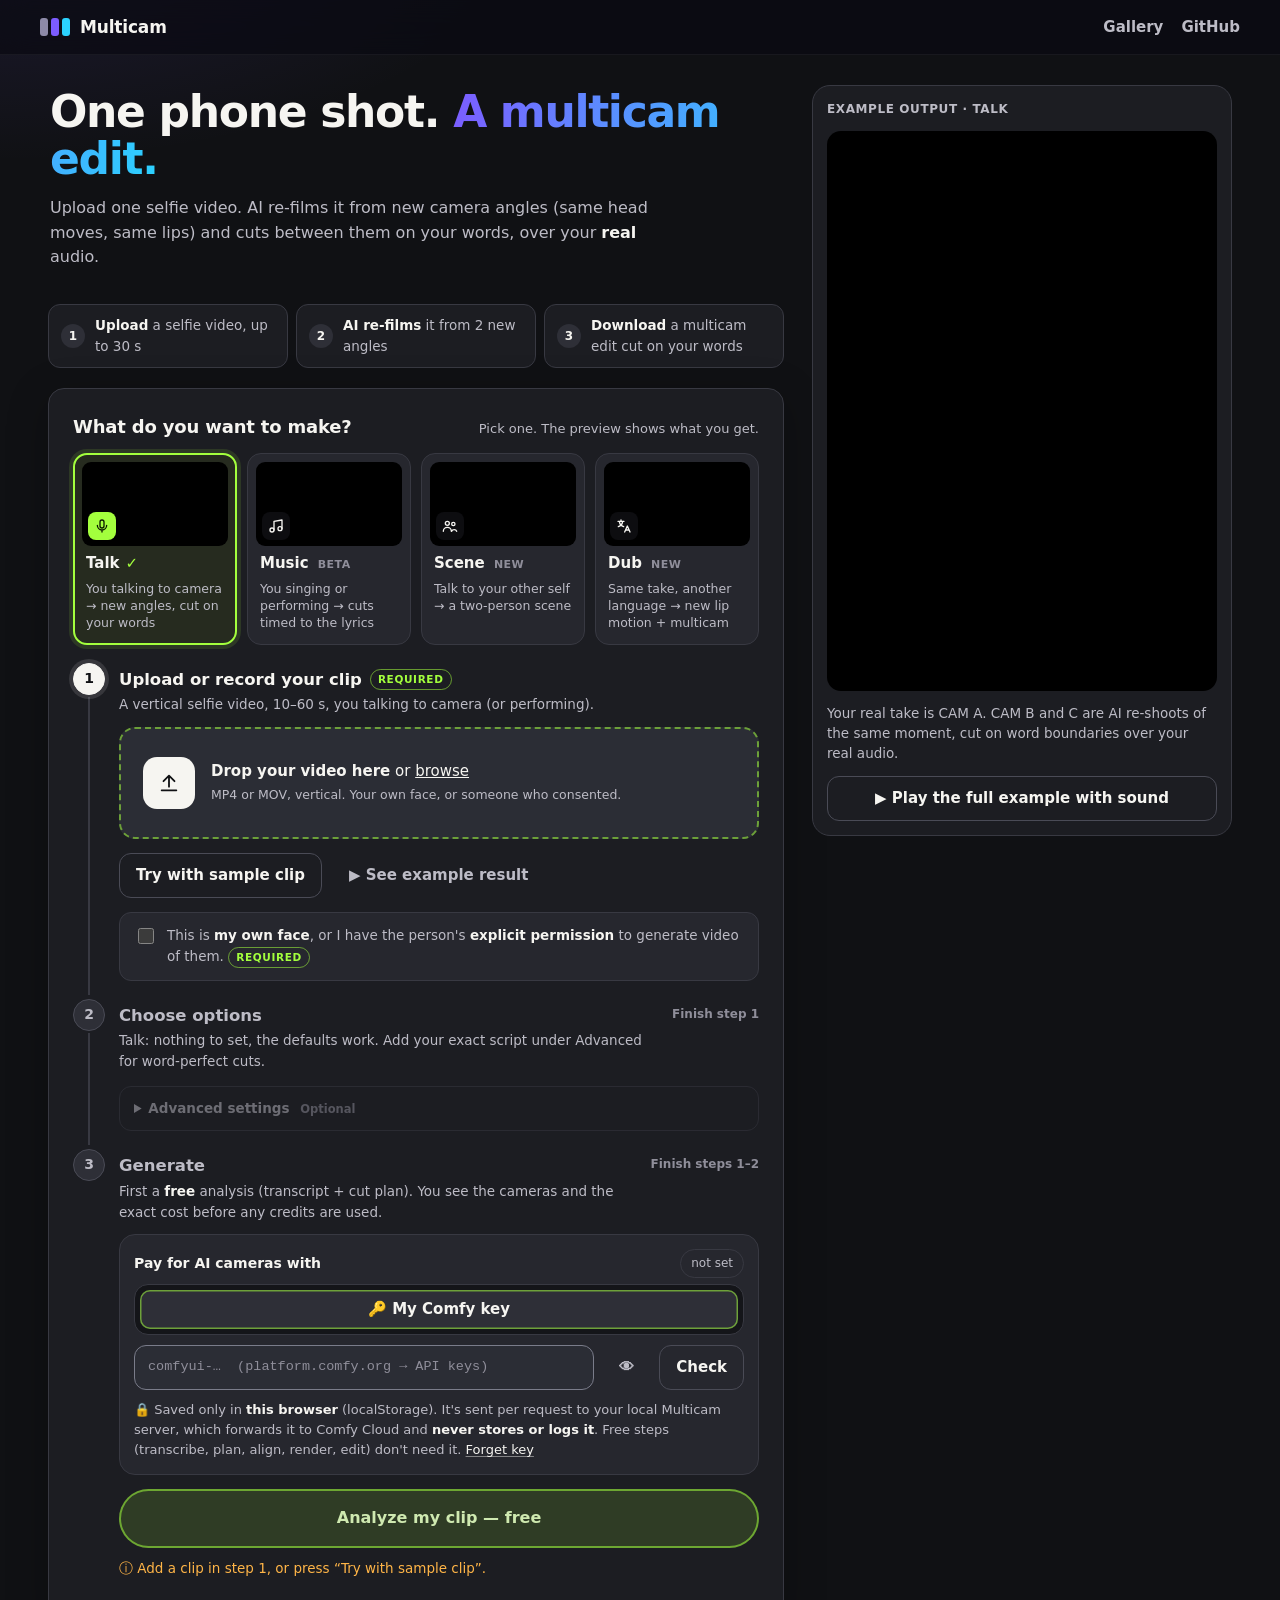
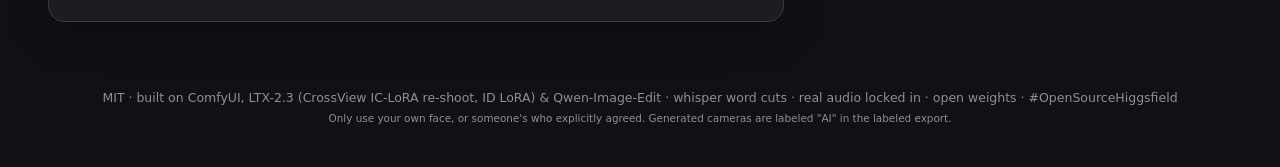
==== multicam/web/index.html @ 9dc4696a "Merge desktop-ux: desktop/mobile studio UX, progress panel, resume card" ====
<!doctype html>
<html lang="en">
<head>
<meta charset="utf-8">
<meta name="viewport" content="width=device-width,initial-scale=1,viewport-fit=cover">
<title>Multicam · one phone shot → multicam edit</title>
<meta name="theme-color" content="#101114">
<link rel="icon" href="data:image/svg+xml,<svg xmlns='http://www.w3.org/2000/svg' viewBox='0 0 32 32'><rect width='32' height='32' rx='8' fill='%237c5cff'/><circle cx='11' cy='16' r='5' fill='white'/><circle cx='21' cy='16' r='5' fill='white' opacity='.6'/></svg>">
<link rel="stylesheet" href="style.css">
</head>
<body>
<header class="top">
  <a class="brand" href="/"><span class="logo"><i></i><i></i><i></i></span>Multicam</a>
  <nav>
    <a href="#" id="newProject" hidden>＋ New</a>
    <a href="/gallery/">Gallery</a>
    <a id="repoLink" href="#" target="_blank" rel="noopener">GitHub</a>
  </nav>
</header>
<div class="banner" id="banner" hidden></div>

<main class="studio">
  <div class="intro" id="intro">
    <section class="resume" id="resumeCard" hidden aria-live="polite"></section>
    <section class="hero">
      <h1>One phone shot. <span class="grad">A multicam edit.</span></h1>
      <p>Upload one selfie video. AI re-films it from new camera angles (same head moves, same lips) and cuts between them on your words, over your <b>real</b> audio.</p>
    </section>
    <ol class="how" aria-label="How it works">
      <li><span class="how-n">1</span><span><b>Upload</b> a selfie video, up to 30 s</span></li>
      <li><span class="how-n">2</span><span><b>AI re-films</b> it from 2 new angles</span></li>
      <li><span class="how-n">3</span><span><b>Download</b> a multicam edit cut on your words</span></li>
    </ol>
  </div>

  <div class="flow" id="flow">
  <section class="card wizard" id="uploadCard">
    <div class="mode-h"><h2>What do you want to make?</h2><span class="muted small">Pick one. The preview shows what you get.</span></div>
    <div class="modes" id="mode" role="group" aria-label="Mode">
      <button type="button" data-mode="talk" class="on" aria-pressed="true">
        <span class="mt-media"><video src="/gallery/media/loop_talk.mp4" muted loop playsinline autoplay preload="metadata" aria-hidden="true"></video><span class="mt-ic"><svg viewBox="0 0 24 24" aria-hidden="true"><path d="M12 3a3 3 0 0 0-3 3v6a3 3 0 0 0 6 0V6a3 3 0 0 0-3-3z"/><path d="M19 11a7 7 0 0 1-14 0M12 18v3"/></svg></span></span>
        <span class="mt-name">Talk</span>
        <span class="mt-desc">You talking to camera → new angles, cut on your words</span>
      </button>
      <button type="button" data-mode="music" aria-pressed="false">
        <span class="mt-media"><video src="/gallery/media/loop_music.mp4" muted loop playsinline autoplay preload="metadata" aria-hidden="true"></video><span class="mt-ic"><svg viewBox="0 0 24 24" aria-hidden="true"><path d="M9 18V5l12-2v13"/><circle cx="6" cy="18" r="3"/><circle cx="18" cy="16" r="3"/></svg></span></span>
        <span class="mt-name">Music <small>beta</small></span>
        <span class="mt-desc">You singing or performing → cuts timed to the lyrics</span>
      </button>
      <button type="button" data-mode="scene" aria-pressed="false">
        <span class="mt-media"><video src="/gallery/media/loop_scene.mp4" muted loop playsinline autoplay preload="metadata" aria-hidden="true"></video><span class="mt-ic"><svg viewBox="0 0 24 24" aria-hidden="true"><circle cx="8" cy="8" r="3"/><circle cx="17" cy="9" r="2.5"/><path d="M2 20a6 6 0 0 1 12 0M14.5 20a4 4 0 0 1 7.5 0"/></svg></span></span>
        <span class="mt-name">Scene <small>new</small></span>
        <span class="mt-desc">Talk to your other self → a two-person scene</span>
      </button>
      <button type="button" data-mode="dub" aria-pressed="false">
        <span class="mt-media"><video src="/gallery/media/loop_dub.mp4" muted loop playsinline autoplay preload="metadata" aria-hidden="true"></video><span class="mt-ic"><svg viewBox="0 0 24 24" aria-hidden="true"><path d="M3 5h9M7.5 3v2M5 5c.5 4 3 7 6.5 8M10 5c-.5 4-3 7-6.5 8"/><path d="M13 21l4-9 4 9M14.4 18h5.2"/></svg></span></span>
        <span class="mt-name">Dub <small>new</small></span>
        <span class="mt-desc">Same take, another language → new lip motion + multicam</span>
      </button>
    </div>

    <ol class="steps-flow">
      <li class="step" id="step1" data-state="active">
        <div class="step-h"><span class="step-n" aria-hidden="true"><i>1</i></span>
          <div class="step-t"><h3>Upload or record your clip <span class="req">Required</span></h3>
          <p class="step-sub" id="dropHint">A vertical selfie video, 10–60 s, you talking to camera (or performing).</p></div>
          <span class="step-st" id="step1St"></span></div>
        <div class="step-b">
          <label class="drop" id="drop">
            <input type="file" id="file" accept="video/*" hidden>
            <div class="drop-in">
              <div class="drop-ic" aria-hidden="true"><svg viewBox="0 0 24 24"><path d="M12 16V4M6 10l6-6 6 6M4 20h16"/></svg></div>
              <div><b>Drop your video here</b> or <u>browse</u><br><small>MP4 or MOV, vertical. Your own face, or someone who consented.</small></div>
            </div>
            <div class="drop-file" id="dropFile" hidden></div>
          </label>
          <div class="row gap wrap alt-src">
            <label class="filebtn secondary camrec" id="camRec">📱 Record with camera<input type="file" id="fileCam" accept="video/*" capture="user" hidden></label>
            <button type="button" class="secondary" id="sampleBtn">Try with sample clip</button>
            <button type="button" class="ghost" id="exampleBtn">▶ See example result</button>
          </div>
          <label class="consent"><input type="checkbox" id="consent" required aria-required="true"><span>This is <b>my own face</b>, or I have the person's <b>explicit permission</b> to generate video of them. <span class="req">Required</span></span></label>
        </div>
      </li>

      <li class="step" id="step2" data-state="locked">
        <div class="step-h"><span class="step-n" aria-hidden="true"><i>2</i></span>
          <div class="step-t"><h3>Choose options</h3><p class="step-sub" id="modeNote">Talk: nothing to set, the defaults work.</p></div>
          <span class="step-st" id="step2St"></span></div>
        <div class="step-b">
          <div id="dubOpts" class="scene-opts" hidden>
            <label class="field"><span class="field-l">Dub into <span class="req">Required</span></span><select id="dubLang" class="big"></select></label>
            <p class="note">Your face and voice, new lip motion (LTX-2.3 LipDub), then a multicam edit.</p>
          </div>
          <div id="sceneOpts" class="scene-opts" hidden>
            <div class="field"><span class="field-l">Who answers you? <span class="req">Required</span></span>
            <div class="seg choice" id="scPartner" role="radiogroup" aria-label="Who answers you">
              <button type="button" data-p="clone" class="on" role="radio"><span class="ch-ic"><svg viewBox="0 0 24 24" aria-hidden="true"><circle cx="8" cy="9" r="3"/><circle cx="16" cy="9" r="3"/><path d="M2.5 20a5.5 5.5 0 0 1 11 0M10.5 20a5.5 5.5 0 0 1 11 0"/></svg></span><span class="ch-t"><b>Your other self</b><small>you, new look, your voice</small></span></button>
              <button type="button" data-p="photo" role="radio"><span class="ch-ic"><svg viewBox="0 0 24 24" aria-hidden="true"><rect x="3" y="4" width="18" height="16" rx="3"/><circle cx="9" cy="10" r="2"/><path d="M21 16l-5-5-9 9"/></svg></span><span class="ch-t"><b>Person from a photo</b><small>needs a photo + consent</small></span></button>
              <button type="button" data-p="character" role="radio"><span class="ch-ic"><svg viewBox="0 0 24 24" aria-hidden="true"><path d="M12 3l1.8 4.7L18.5 9.5l-4.7 1.8L12 16l-1.8-4.7L5.5 9.5l4.7-1.8z"/><path d="M19 15l.8 2.2L22 18l-2.2.8L19 21l-.8-2.2L16 18l2.2-.8z"/></svg></span><span class="ch-t"><b>AI character</b><small>describe anyone</small></span></button>
            </div></div>
            <div id="scCloneBox" class="field"><span class="field-l">Other-self look</span>
              <select id="scLook"></select><input id="scLookCustom" hidden placeholder="wardrobe; place and light, e.g. a red suit; a neon bar at night"></div>
            <div id="scPhotoBox" class="field" hidden>
              <span class="field-l">Partner photo <span class="req">Required</span></span>
              <label class="drop drop-sm" id="scPhotoDrop">
                <input type="file" id="scPhoto" accept="image/*" hidden>
                <div class="drop-in" id="scPhotoEmpty">
                  <div class="drop-ic" aria-hidden="true"><svg viewBox="0 0 24 24"><path d="M12 16V4M6 10l6-6 6 6M4 20h16"/></svg></div>
                  <div><b>Drop the partner's photo here</b> or <u>browse</u><br><small>JPG or PNG, face clearly visible, looking at the camera.</small></div>
                </div>
                <div class="drop-file" id="scPhotoFile" hidden></div>
              </label>
              <label class="consent"><input type="checkbox" id="scPhotoConsent" required aria-required="true"><span><b>Only photos of people who consented.</b> I have this person's explicit permission to generate video of them speaking (or the image is AI-generated). <span class="req">Required</span></span></label>
            </div>
            <div id="scCharBox" class="field" hidden><span class="field-l">Describe the character</span><textarea id="scChar" rows="2" placeholder="a fictional podcast host in her 30s, dark curly hair, mustard sweater"></textarea></div>
            <label class="field"><span class="field-l">Partner is a</span><select id="scPerson"><option value="man">man</option><option value="woman">woman</option><option value="person">person</option></select></label>
          </div>
          <details class="adv" id="advBox">
            <summary>Advanced settings <span class="opt">Optional</span></summary>
            <div class="adv-b">
              <div id="scriptBox" class="field"><span class="field-l">Exact script <span class="opt">makes cuts word-perfect</span></span>
                <textarea id="script" rows="3" placeholder="Paste what you say. Whisper timings get snapped to it."></textarea></div>
              <div id="lyricsBox" class="field" hidden><span class="field-l">Lyrics with times <span class="opt">recommended for music</span></span>
                <textarea id="lyrics" rows="3" placeholder="3.2-5.0=never gonna give you up&#10;9.1-11.0=never gonna let you down"></textarea></div>
              <div id="scAdv" class="scene-opts" hidden>
                <span id="scVoiceRow" class="field"><span class="field-l">Partner voice</span><select id="scVoice"></select></span>
                <label class="field"><span class="field-l">You from behind <span class="opt">for over-the-shoulder shots</span></span><input id="scALook" placeholder="e.g. a bearded man with black headphones"></label>
                <label class="consent"><input type="checkbox" id="scReshootA" checked><span>Re-shoot <b>my side angle</b> too (CrossView, matched eyeline; +1 job per answer)</span></label>
              </div>
            </div>
          </details>
        </div>
      </li>

      <li class="step" id="step3" data-state="locked">
        <div class="step-h"><span class="step-n" aria-hidden="true"><i>3</i></span>
          <div class="step-t"><h3>Generate</h3><p class="step-sub">First a <b>free</b> analysis (transcript + cut plan). You see the cameras and the exact cost before any credits are used.</p></div>
          <span class="step-st" id="step3St"></span></div>
        <div class="step-b">
          <div id="keySlot"></div>
          <div class="go">
            <button class="primary wide" id="start" disabled>Analyze my clip — free</button>
            <span class="runs" id="runsLeft" hidden></span>
          </div>
          <p class="why" id="startWhy" role="status"></p>
        </div>
      </li>
    </ol>
  </section>

  <section class="card access" id="keyCard">
    <div class="card-h"><h3 class="access-t">Pay for AI cameras with</h3><span class="badge" id="keyBadge">not set</span></div>
    <div class="seg access-seg" id="access" role="radiogroup" aria-label="Payment">
      <button type="button" data-a="free" role="radio">🎁 Free run <small id="accFreeN"></small></button>
      <button type="button" data-a="key" role="radio">🔑 My Comfy key</button>
      <button type="button" data-a="judge" role="radio">🎟 Judge code</button>
    </div>
    <div class="acc-pane" id="accFree"><p class="note" id="accFreeNote">Nothing to paste. One free run per visitor: one video in any mode.</p></div>
    <div class="acc-pane" id="accKey" hidden>
      <div class="row">
        <input id="key" type="password" autocomplete="off" spellcheck="false" placeholder="comfyui-…  (platform.comfy.org → API keys)" aria-label="Comfy Cloud API key">
        <button type="button" class="ghost" id="keyToggle" title="Show / hide">👁</button>
        <button type="button" class="secondary" id="keyCheck">Check</button>
      </div>
      <p class="note" id="keyNote">🔒 Saved only in <b>this browser</b> (localStorage). It's sent per request to your local Multicam server, which forwards it to Comfy Cloud and <b>never stores or logs it</b>. Free steps (transcribe, plan, align, render, edit) don't need it. <a href="#" id="keyForget">Forget key</a></p>
    </div>
    <div id="judgeBox" hidden><div class="acc-pane" id="accJudge" hidden>
      <div class="row"><input id="judge" type="password" autocomplete="off" spellcheck="false" placeholder="judge access code" aria-label="Judge access code">
      <button type="button" class="secondary" id="judgeCheck">Use code</button></div>
      <p class="note small">Challenge judges got a private code that runs a few jobs on the maintainer's credits. Leave the key empty to use it.</p>
    </div></div>
  </section>

  <section class="card" id="sceneCard" hidden>
    <div class="card-h"><h2><span class="n">🎭</span>Scene · talk to your other self</h2><span class="badge" id="scBusy"></span></div>
    <div id="scResult" class="res" hidden>
      <video id="scPlayer" controls playsinline preload="metadata"></video>
      <div class="sc-edl" id="scEdl"></div>
      <div class="res-actions"><a class="btn primary" id="scDownload" download>⬇ Download MP4</a><a class="btn ghost" id="scWf" hidden>⬇ ComfyUI workflow</a></div>
      <label class="switch"><input type="checkbox" id="scLabels"><span></span>Speaker / camera labels</label>
    </div>
    <div class="sc-grid">
      <div>
        <h3>Your sentences <small>B answers after the one you pick</small></h3>
        <div id="scDialogue" class="sc-dialogue"></div>
        <h3 class="cam-field-h"><span class="tag B">CAM B</span> Partner's lines <span class="req">Required</span> <small>exact words B says</small></h3>
        <div class="cam-field" id="scField">
          <div class="cam-empty" id="scEmpty" hidden><b>Camera B has no lines yet.</b> Press <b>✨ Auto-suggest</b> to write them from your words, or add a line and type it yourself.</div>
          <div id="scLines"></div>
          <p class="filled-note" id="scFilled" hidden>✓ Lines added — edit if you like</p>
        </div>
        <div class="row gap wrap"><button class="secondary suggest" id="scSuggest" data-loading="Writing lines…"><svg class="ic" viewBox="0 0 24 24" aria-hidden="true"><path d="M12 3l1.8 4.7L18.5 9.5l-4.7 1.8L12 16l-1.8-4.7L5.5 9.5l4.7-1.8z"/><path d="M19 15l.8 2.2L22 18l-2.2.8L19 21l-.8-2.2L16 18l2.2-.8z"/></svg><span>Auto-suggest</span></button><button class="ghost" id="scAdd">＋ Add a line</button><button class="ghost" id="scSave">Save</button></div>
      </div>
      <div><h3>Partner shots <small id="scStillsNote">you pick one per framing</small></h3><div id="scStills" class="sc-stills"></div></div>
    </div>
    <div class="estimate" id="scEst"></div>
    <div class="row gap"><button class="primary" id="scGen" data-loading="Generating…">Generate scene</button><button class="secondary" id="scRender" data-loading="Rendering…">Re-render — free</button></div>
    <pre class="sc-log" id="scLog"></pre>
    <div class="err" id="scErr" hidden></div>
  </section>

  <section class="card" id="dubCard" hidden>
    <div class="card-h"><h2><span class="n">🌍</span>Dub · <span id="dbLangName">…</span></h2><span class="badge" id="dbBusy"></span></div>
    <div id="dbResult" class="res" hidden>
      <video id="dbPlayer" controls playsinline preload="metadata"></video>
      <div class="res-actions"><a class="btn primary" id="dbDownload" download>⬇ Download MP4</a><a class="btn secondary" id="dbTake" download>Dubbed take only</a><a class="btn ghost" id="dbWf" hidden>⬇ ComfyUI workflow</a></div>
      <label class="switch"><input type="checkbox" id="dbLabels"><span></span>Camera labels</label>
    </div>
    <p class="note" id="dbWarn" hidden></p>
    <h3 class="cam-field-h">Lines in <span id="dbLangName2">the new language</span> <span class="req">Required</span> <small>one LipDub job per window; keep each about as long as the original</small></h3>
    <div class="cam-field" id="dbField">
      <div class="cam-empty" id="dbEmpty" hidden><b>No translated lines yet.</b> Press <b>🔤 Translate</b> or type each line yourself.</div>
      <div id="dbLines" class="db-lines"></div>
    </div>
    <div class="row gap wrap"><button class="secondary" id="dbTranslate" data-loading="Translating…">🔤 Translate (Gemma 3 12B, ≈$0.01)</button><button class="ghost" id="dbSave">Save lines</button></div>
    <div class="estimate" id="dbEst"></div>
    <button class="primary" id="dbGen" data-loading="Dubbing…">Dub + multicam</button>
    <pre class="sc-log" id="dbLog"></pre>
    <div class="err" id="dbErr" hidden></div>
  </section>

  <section class="card" id="progressCard" hidden>
    <div class="card-h"><h2><span class="n">3</span>Pipeline</h2><span class="badge" id="busyBadge"></span></div>
    <ol class="steps" id="steps"></ol>
    <div class="jobs" id="jobs"></div>
    <div class="err" id="err" hidden></div>
  </section>

  <section class="card" id="planCard" hidden>
    <div class="card-h"><h2><span class="n">4</span>Cameras & cost</h2></div>
    <div id="engine"></div>
    <div class="cams" id="cams"></div>
    <div class="row gap wrap" id="anglesRow"><button class="ghost" id="anglesBtn" data-loading="Generating stills…">✨ Generate 8 angle stills of me · ~$0.03</button><span class="muted small">Qwen-Image-Edit 2511 + Multiple-Angles LoRA, from your sharpest front-facing frame</span></div>
    <div class="estimate" id="estimate"></div>
    <div class="row gap">
      <button class="primary" id="generate" data-loading="Generating…">Generate</button>
      <button class="secondary" id="renderFree" data-loading="Rendering…">Render with what I have — free</button>
    </div>
    <details class="adv">
      <summary>Bring your own stills / clips (manual ComfyUI mode)</summary>
      <p class="note">Ran the workflows in the ComfyUI app yourself? Import the results here and render for free.</p>
      <div class="row gap wrap">
        <select id="impCam"><option>B</option><option>C</option></select>
        <label class="filebtn">Still image<input type="file" id="impStill" accept="image/*" hidden></label>
        <select id="impChunk"></select>
        <input id="impSrc" type="number" step="0.01" placeholder="src start (s)" style="max-width:130px">
        <label class="filebtn">Clip mp4<input type="file" id="impClip" accept="video/mp4" hidden></label>
      </div>
    </details>
  </section>

  <section class="card" id="resultCard" hidden>
    <div class="card-h"><h2><span class="n">5</span>Your multicam</h2><span class="badge ok" id="verBadge"></span></div>
    <div class="result">
      <div class="player">
        <video id="player" controls playsinline preload="metadata"></video>
        <div class="res-actions">
          <a class="btn primary" id="download" download>⬇ Download MP4</a>
          <button class="btn secondary" id="shareBtn">↗ Share</button>
          <a class="btn ghost" id="wfDownload" hidden>⬇ ComfyUI workflow</a>
        </div>
        <div class="toggles">
          <label class="switch"><input type="checkbox" id="labels"><span></span>CAM labels</label>
          <label class="switch"><input type="checkbox" id="compare"><span></span>Original</label>
        </div>
        <div class="share" id="share" hidden></div>
      </div>
      <div class="editor">
        <h3>Cut list <small>click a shot</small></h3>
        <div class="timeline" id="timeline"></div>
        <div class="playhead-wrap"><div class="ruler" id="ruler"></div></div>
        <div class="shot-panel" id="shotPanel"><p class="muted">Pick a shot on the timeline to switch its camera, drop it, or re-roll it.</p></div>
        <div class="row gap">
          <button class="secondary" id="rerender" data-loading="Rendering…" disabled>Re-render — free</button>
          <span class="muted small" id="editInfo"></span>
        </div>
      </div>
    </div>
  </section>

  <section class="card" id="recentCard" hidden>
    <div class="card-h"><h2>Recent projects</h2></div>
    <div class="recent" id="recent"></div>
  </section>
  </div>

  <aside class="stage" id="stage" aria-label="Preview and progress">
    <div class="job-panel" id="jobPanel" hidden aria-live="polite"></div>
    <div class="stage-card" id="stageCard">
      <div class="stage-h">
        <span class="stage-tag" id="stageTag">Example output · Talk</span>
        <div class="stage-tabs" id="stageTabs" hidden><button type="button" data-v="mine">Your clip</button><button type="button" data-v="ex" class="on">Example</button></div>
      </div>
      <div class="stage-frame" id="stageFrame"><video id="stageVideo" muted loop playsinline autoplay preload="metadata"></video></div>
      <p class="stage-cap" id="stageCap"></p>
      <button type="button" class="secondary wide" id="stagePlay">▶ Play the full example with sound</button>
    </div>
  </aside>
</main>

<footer class="foot">
  MIT · built on ComfyUI, LTX-2.3 (CrossView IC-LoRA re-shoot, ID LoRA) & Qwen-Image-Edit · whisper word cuts · real audio locked in · open weights · #OpenSourceHiggsfield<br>
  <small>Only use your own face, or someone's who explicitly agreed. Generated cameras are labeled "AI" in the labeled export.</small>
</footer>
<div class="toast" id="toast"></div>
<dialog id="confirm">
  <form method="dialog">
    <h3 id="cTitle">Confirm</h3>
    <div id="cBody"></div>
    <div class="row gap end"><button value="no" class="ghost">Cancel</button><button value="yes" class="primary" id="cYes">Confirm</button></div>
  </form>
</dialog>
<script src="app.js"></script>
<script src="scene.js"></script>
<script src="dub.js"></script>
<script src="ux.js"></script>
</body>
</html>
---- multicam/web/style.css ----
[hidden]{display:none !important}
:root{
  color-scheme:dark;
  --bg:#101114;--panel:#1c1d22;--panel2:#26272e;--raise:#2e2f37;--line:#383942;--line2:#4a4b56;
  --text:#f6f5f1;--muted:#bdbcc6;--dim:#8f8e9a;
  --acc:#7c5cff;--acc2:#2bd2ff;--ok:#3ddc97;--warn:#ffb547;--bad:#ff5c7a;
  --cta:#a3ff3d;--cta-ink:#0c1a00;--cta-soft:rgba(163,255,61,.12);--cta-line:rgba(163,255,61,.55);
  --A:#8d8aa8;--B:#7c5cff;--C:#2bd2ff;--D:#ff7ad9;
  --r:16px;
}
*{box-sizing:border-box}
html,body{margin:0}
body{
  min-height:100vh;color:var(--text);
  font:15px/1.55 Inter,ui-sans-serif,system-ui,-apple-system,"Segoe UI",Roboto,sans-serif;
  background:
    radial-gradient(900px 420px at 0% -10%,rgba(124,92,255,.14),transparent 60%),
    var(--bg);
  background-attachment:fixed;
}
a{color:var(--text);text-decoration-color:rgba(246,245,241,.45);text-underline-offset:2px}a:hover{text-decoration-color:var(--cta)}
button,.btn,select,input,textarea{font:inherit;color:inherit}
.top{position:sticky;top:0;z-index:5;display:flex;justify-content:space-between;align-items:center;
  padding:14px clamp(16px,4vw,40px);backdrop-filter:blur(14px);background:rgba(11,11,18,.72);border-bottom:1px solid rgba(255,255,255,.05)}
.brand{display:flex;align-items:center;gap:10px;font-weight:750;letter-spacing:-.01em;color:var(--text);text-decoration:none;font-size:17px}
.logo{display:inline-flex;gap:3px}.logo i{width:8px;height:18px;border-radius:3px;background:var(--A)}
.logo i:nth-child(2){background:var(--B)}.logo i:nth-child(3){background:var(--C)}
.top nav{display:flex;gap:18px}.top nav a{color:var(--muted);text-decoration:none;font-weight:550}.top nav a:hover{color:var(--text)}
main{width:min(980px,100%);margin:0 auto;padding:8px clamp(14px,3vw,28px) 40px}
.hero{padding:36px 2px 18px}
.hero h1{font-size:clamp(30px,5.4vw,50px);line-height:1.05;letter-spacing:-.03em;margin:0 0 14px}
.grad{background:linear-gradient(100deg,var(--acc),var(--acc2));-webkit-background-clip:text;background-clip:text;color:transparent}
.hero p{color:var(--muted);max-width:680px;font-size:16.5px;margin:0 0 16px}.hero b{color:var(--text)}
.pills{display:flex;flex-wrap:wrap;gap:8px}.pills span{font-size:12.5px;padding:5px 11px;border-radius:99px;border:1px solid var(--line);color:var(--muted);background:rgba(255,255,255,.02)}
.card{background:var(--panel);border:1px solid var(--line);border-radius:var(--r);
  padding:clamp(16px,2.6vw,24px);margin:16px 0;box-shadow:0 10px 40px rgba(0,0,0,.25)}
.card-h{display:flex;justify-content:space-between;align-items:center;margin-bottom:14px;gap:10px}
h2{font-size:17px;margin:0;display:flex;align-items:center;gap:10px;letter-spacing:-.01em}
h3{font-size:15px;margin:0 0 10px}h3 small{color:var(--dim);font-weight:500;margin-left:6px}
.n{width:24px;height:24px;border-radius:8px;display:inline-grid;place-items:center;font-size:12.5px;
  background:var(--raise);color:var(--text);border:1px solid var(--line2)}
.badge{font-size:12px;padding:4px 10px;border-radius:99px;background:var(--panel2);border:1px solid var(--line);color:var(--muted);white-space:nowrap}
.badge.ok{color:var(--ok);border-color:rgba(61,220,151,.35);background:rgba(61,220,151,.08)}
.badge.warn{color:var(--warn);border-color:rgba(255,181,71,.35);background:rgba(255,181,71,.08)}
.badge.bad{color:var(--bad);border-color:rgba(255,92,122,.4)}
.row{display:flex;align-items:center;gap:8px}.row.gap{gap:10px;margin-top:14px}.row.wrap{flex-wrap:wrap}.row.end{justify-content:flex-end}
input,textarea,select{background:#141519;border:1px solid var(--line2);border-radius:12px;padding:11px 13px;outline:none;min-width:0}
input::placeholder,textarea::placeholder{color:var(--dim)}
input:focus,textarea:focus,select:focus{border-color:var(--cta-line);box-shadow:0 0 0 3px var(--cta-soft)}
#key{flex:1;font-family:ui-monospace,SFMono-Regular,Menlo,monospace;font-size:13.5px}
textarea{width:100%;resize:vertical;margin-top:8px}
button,.btn{cursor:pointer;border:1px solid var(--line2);background:transparent;border-radius:12px;padding:10px 16px;font-weight:600;
  text-decoration:none;display:inline-flex;align-items:center;justify-content:center;gap:6px;transition:.15s;white-space:nowrap;color:var(--text)}
button:hover:not(:disabled),.btn:hover{border-color:#6a6b78;background:rgba(255,255,255,.05)}
button:focus-visible,.btn:focus-visible,summary:focus-visible{outline:2px solid var(--cta);outline-offset:2px}
button:disabled{opacity:.5;cursor:not-allowed}
.secondary{background:transparent;border:1px solid var(--line2)}
.ghost,button.ghost,.btn.ghost{background:transparent;border-color:transparent;color:var(--muted)}
.ghost:hover:not(:disabled){color:var(--text);background:rgba(255,255,255,.05);border-color:transparent}
.primary,button.primary,.btn.primary{border:0;background:var(--cta);color:var(--cta-ink);border-radius:999px;font-weight:750;padding:12px 22px;
  box-shadow:0 8px 28px rgba(163,255,61,.22)}
.primary:hover:not(:disabled),.btn.primary:hover{filter:brightness(1.06);background:var(--cta)}
button.primary:disabled{opacity:1;background:rgba(163,255,61,.14);color:#cfe9b0;box-shadow:none;border:2px solid var(--cta-line)}
.wide,button.wide{width:100%}
button.primary.wide{padding:15px 22px;font-size:16px}
.note{color:var(--muted);font-size:13px;margin:10px 0 0}.note b{color:var(--text)}
.muted{color:var(--muted)}.small{font-size:13px}
.drop{display:block;border:2px dashed #7a7c8a;border-radius:16px;padding:28px 22px;cursor:pointer;transition:.15s;background:#2b2d35}
.drop:hover,.drop.over{border-color:var(--cta);background:#2c3324}
#step1[data-state=active] .drop{border-color:var(--cta-line)}
.drop-in{display:flex;gap:16px;align-items:center}.drop-in small{color:var(--muted)}
.drop-ic{width:52px;height:52px;border-radius:14px;display:grid;place-items:center;background:var(--text);color:var(--bg);flex:none}
.drop-ic svg{width:22px;height:22px;fill:none;stroke:currentColor;stroke-width:2;stroke-linecap:round;stroke-linejoin:round}
.drop-file{margin-top:12px;display:flex;gap:14px;align-items:center}
.drop-file video{width:72px;height:128px;object-fit:cover;border-radius:10px;background:#000}
.seg{display:grid;grid-template-columns:1fr 1fr;gap:6px;margin-top:10px;padding:5px;border-radius:14px;background:#141519;border:1px solid var(--line)}
.seg button{border:0;background:transparent;border-radius:10px;color:var(--muted)}
.seg button small{font-weight:500;color:var(--dim);margin-left:4px}
.seg button.on{background:var(--raise);color:var(--text);box-shadow:inset 0 0 0 1.5px var(--cta-line)}
.adv{margin-top:12px}.adv summary{cursor:pointer;color:var(--muted);font-size:13.5px}
.steps{list-style:none;margin:0;padding:0;display:grid;grid-template-columns:repeat(6,1fr);gap:8px}
.steps li{padding:12px 10px;border-radius:12px;background:#0f0f18;border:1px solid var(--line);font-size:13px;min-width:0}
.steps li .t{display:flex;align-items:center;gap:7px;font-weight:650}
.steps li .m{color:var(--dim);font-size:11.5px;margin-top:4px;overflow:hidden;text-overflow:ellipsis;display:-webkit-box;-webkit-line-clamp:2;-webkit-box-orient:vertical}
.dot{width:9px;height:9px;border-radius:50%;background:#3a3856;flex:none}
.steps li.running{border-color:rgba(124,92,255,.6);background:rgba(124,92,255,.07)}
.steps li.running .dot{background:var(--acc);box-shadow:0 0 0 0 rgba(124,92,255,.7);animation:pulse 1.4s infinite}
.steps li.done .dot{background:var(--ok)}.steps li.skipped .dot{background:#55536f}.steps li.error .dot{background:var(--bad)}
.steps li.error{border-color:rgba(255,92,122,.5)}
@keyframes pulse{70%{box-shadow:0 0 0 8px rgba(124,92,255,0)}100%{box-shadow:0 0 0 0 rgba(124,92,255,0)}}
.jobs{display:grid;gap:8px;margin-top:12px}
.job{display:flex;justify-content:space-between;align-items:center;gap:10px;padding:10px 13px;border-radius:12px;background:#0f0f18;border:1px solid var(--line);font-size:13.5px}
.job .st{font-size:12px;font-family:ui-monospace,Menlo,monospace;color:var(--muted)}
.job.success .st{color:var(--ok)}.job.error .st,.job.non_retryable_error .st{color:var(--bad)}
.job .bar{height:3px;border-radius:3px;background:linear-gradient(90deg,var(--acc),var(--acc2));margin-top:6px;animation:load 1.6s ease-in-out infinite;transform-origin:left}
@keyframes load{0%{transform:scaleX(.05);opacity:.6}50%{transform:scaleX(.8);opacity:1}100%{transform:scaleX(.05);opacity:.6}}
.err{margin-top:12px;padding:12px;border-radius:12px;background:rgba(255,92,122,.08);border:1px solid rgba(255,92,122,.35);color:#ffc2cf;font-size:13.5px;word-break:break-word}
.cams{display:grid;grid-template-columns:repeat(auto-fit,minmax(260px,1fr));gap:12px}
.cam{border:1px solid var(--line);border-radius:14px;padding:12px;background:#0f0f18}
.cam-h{display:flex;align-items:center;gap:8px;font-weight:700;margin-bottom:10px}
.tag{font-size:11.5px;font-weight:750;padding:3px 8px;border-radius:7px;color:#0b0b12}
.tag.A{background:var(--A)}.tag.B{background:var(--B);color:#fff}.tag.C{background:var(--C)}.tag.D{background:var(--D)}
.stills{display:grid;grid-template-columns:repeat(4,minmax(0,1fr));gap:6px}
.still{position:relative;border-radius:9px;overflow:hidden;border:2px solid transparent;cursor:pointer;aspect-ratio:9/16;background:#000;padding:0}
.still img{width:100%;height:100%;object-fit:cover;display:block}
.still span{position:absolute;left:0;right:0;bottom:0;font-size:10px;padding:10px 4px 3px;background:linear-gradient(transparent,rgba(0,0,0,.85));text-align:center;font-weight:600}
.still.on{border-color:var(--acc);box-shadow:0 0 0 3px rgba(124,92,255,.25)}
.cam .empty{color:var(--dim);font-size:13px;padding:18px 6px;text-align:center;border:1px dashed var(--line);border-radius:10px}
.estimate{margin-top:14px;padding:14px;border-radius:14px;background:var(--panel2);border:1px solid var(--line2);display:flex;justify-content:space-between;align-items:center;gap:12px;flex-wrap:wrap}
.estimate .big{font-size:24px;font-weight:800;letter-spacing:-.02em}
.estimate small{color:var(--muted)}
.filebtn{border:1px solid var(--line2);border-radius:12px;padding:10px 14px;cursor:pointer;background:transparent;font-weight:600;font-size:14px;display:inline-flex;align-items:center;justify-content:center;gap:6px}
.filebtn:hover{background:rgba(255,255,255,.05)}
.result{display:grid;grid-template-columns:minmax(240px,340px) minmax(0,1fr);gap:22px;align-items:start}
.editor{min-width:0}
.newp{font-size:13px;padding:7px 12px}
.player video{width:100%;aspect-ratio:9/16;border-radius:16px;background:#000;box-shadow:0 18px 50px rgba(0,0,0,.5);display:block}
.toggles{display:flex;gap:16px;margin-top:12px;flex-wrap:wrap}
.switch{display:flex;align-items:center;gap:9px;cursor:pointer;color:var(--muted);font-size:13.5px;user-select:none}
.switch input{display:none}
.switch span{width:36px;height:20px;border-radius:99px;background:#2a2940;position:relative;transition:.15s}
.switch span:after{content:"";position:absolute;width:16px;height:16px;border-radius:50%;background:#cfcde3;top:2px;left:2px;transition:.15s}
.switch input:checked+span{background:var(--acc)}.switch input:checked+span:after{left:18px;background:#fff}
.player .row .btn{flex:1}
.share{margin-top:12px;padding:12px;border-radius:12px;background:#0f0f18;border:1px solid var(--line);display:grid;gap:8px;font-size:13.5px}
.share .row a{flex:1}
.timeline{display:flex;height:64px;border-radius:12px;overflow:hidden;border:1px solid var(--line);background:#0f0f18;position:relative}
.seg-shot{position:relative;border:0;border-radius:0;padding:0 6px;min-width:0;flex-basis:0 !important;display:flex;flex-direction:column;justify-content:center;align-items:flex-start;
  font-size:11px;font-weight:700;color:#0b0b12;border-right:1px solid rgba(0,0,0,.35);overflow:hidden;cursor:pointer}
.seg-shot.A{background:repeating-linear-gradient(135deg,#2a2940 0 6px,#26253a 6px 12px);color:var(--muted);cursor:default}
.seg-shot.B{background:var(--B);color:#fff}.seg-shot.C{background:var(--C)}.seg-shot.D{background:var(--D)}
.seg-shot.dropped{background:repeating-linear-gradient(135deg,#3a2433 0 6px,#33202e 6px 12px);color:#ff9fb4}
.seg-shot.ins.A{cursor:pointer}
.seg-shot .w{font-weight:500;opacity:.85;white-space:nowrap;overflow:hidden;text-overflow:ellipsis;max-width:100%}
.seg-shot.sel{outline:2px solid #fff;outline-offset:-2px;z-index:1}
.seg-shot.nc:after{content:"needs clip";position:absolute;right:4px;top:3px;font-size:9px;background:rgba(0,0,0,.5);color:#ffd28a;padding:1px 4px;border-radius:4px}
.seg-shot:hover{filter:brightness(1.12)}
.playhead-wrap{position:relative}
.ruler{position:relative;height:20px;font-size:10.5px;color:var(--dim)}
.ruler span{position:absolute;top:3px;transform:translateX(-50%)}
.ph{position:absolute;top:-64px;width:2px;height:64px;background:#fff;box-shadow:0 0 8px #fff;pointer-events:none;border-radius:2px}
.shot-panel{margin-top:10px;padding:14px;border-radius:14px;background:#0f0f18;border:1px solid var(--line);min-height:96px}
.shot-panel .words{font-size:15px;margin:2px 0 10px}
.shot-panel .meta{font-size:12px;color:var(--dim);font-family:ui-monospace,Menlo,monospace}
.camsel{display:flex;gap:6px;flex-wrap:wrap;margin-top:10px}
.camsel button{padding:8px 12px}.camsel button.on{border-color:var(--acc);background:rgba(124,92,255,.14)}
.recent{display:grid;gap:8px}.recent a{display:flex;justify-content:space-between;padding:10px 13px;border-radius:12px;background:#0f0f18;border:1px solid var(--line);color:var(--text);text-decoration:none}
.recent a:hover{border-color:#3a3856}
.foot{text-align:center;color:var(--dim);font-size:12.5px;padding:10px 16px 40px}
.toast{position:fixed;left:50%;bottom:24px;transform:translateX(-50%) translateY(30px);opacity:0;transition:.25s;background:#1d1c2c;border:1px solid #34324d;
  padding:11px 16px;border-radius:12px;font-size:14px;z-index:20;max-width:90vw;box-shadow:0 10px 30px rgba(0,0,0,.4)}
.toast.on{opacity:1;transform:translateX(-50%)}
dialog{border:1px solid var(--line);border-radius:18px;background:var(--panel);color:var(--text);padding:22px;width:min(440px,92vw);box-shadow:0 30px 80px rgba(0,0,0,.6)}
dialog::backdrop{background:rgba(5,5,10,.7);backdrop-filter:blur(3px)}
dialog h3{font-size:18px;margin:0 0 10px}
dialog ul{padding-left:18px;color:var(--muted);margin:8px 0}
@media (max-width:760px){
  .steps{grid-template-columns:repeat(3,1fr)}
  .result{grid-template-columns:1fr}
  .player{max-width:360px;margin:0 auto;width:100%}
  .stills{grid-template-columns:repeat(4,1fr)}
  .row.gap>button{flex:1}
}
@media (max-width:420px){.steps{grid-template-columns:repeat(2,1fr)}.hero{padding-top:22px}}
.recent a{flex-wrap:wrap;gap:4px 12px}
@media (max-width:760px){.row.wrap>.muted{flex-basis:100%}#anglesBtn{white-space:normal}}
.banner{width:min(1240px,calc(100% - 28px));margin:12px auto 0;padding:9px 16px;border-radius:999px;font-size:13.5px;line-height:1.5;text-align:center;
  background:var(--panel);border:1px solid var(--line);color:var(--muted)}
.banner b{color:#fff}.banner .meter{display:inline-block;vertical-align:middle;width:90px;height:6px;border-radius:6px;background:#2a2940;margin:0 6px;overflow:hidden}
.banner .meter i{display:block;height:100%;background:linear-gradient(90deg,var(--warn),var(--acc))}
.consent{display:flex;gap:10px;align-items:flex-start;margin-top:14px;font-size:13.5px;color:var(--muted);cursor:pointer}
.consent input{margin-top:3px;accent-color:var(--acc);width:16px;height:16px;flex:none}.consent b{color:var(--text)}

/* re-shoot engine + demo budget */
.seg.engine{margin:0 0 12px}.seg.engine small{display:block;margin:2px 0 0;font-weight:400}
.presets{display:flex;flex-wrap:wrap;gap:6px;margin:8px 0}
.preset{padding:6px 10px;border-radius:99px;border:1px solid var(--line);background:var(--panel2);color:var(--text);font-size:12.5px;cursor:pointer}
.preset.on{border-color:var(--acc);box-shadow:0 0 0 1px var(--acc) inset}
.banner.out{border-color:rgba(255,92,122,.6)!important;background:rgba(255,92,122,.12)!important;font-size:14.5px}
.banner.out a{color:#fff}
#keyCard.attention{box-shadow:0 0 0 2px var(--warn),0 0 24px rgba(255,181,71,.35);animation:pulse 1.6s ease-in-out 3}
@keyframes pulse{50%{box-shadow:0 0 0 3px var(--warn),0 0 36px rgba(255,181,71,.55)}}
/* Scene mode */
.scene-opts{display:grid;gap:10px;margin:12px 0}.scene-opts select{max-width:100%}
.sc-grid{display:grid;grid-template-columns:1.4fr 1fr;gap:18px}@media(max-width:760px){.sc-grid{grid-template-columns:1fr}}
.sc-dialogue{display:grid;gap:4px;margin-bottom:12px;font-size:14px}.sc-a{color:var(--muted)}.sc-a b{color:var(--A);margin-right:6px}
#scPartner{grid-template-columns:repeat(3,1fr)}#mode{grid-template-columns:repeat(4,1fr)}
.sc-line{display:grid;grid-template-columns:minmax(0,1fr) auto auto auto;gap:6px;align-items:center;margin-bottom:10px;padding-bottom:10px;border-bottom:1px solid var(--line)}
.sc-line .sc-after{grid-column:1/-1;font-size:13px;padding:7px 10px;color:var(--muted)}
.sc-stills{display:grid;grid-template-columns:repeat(3,1fr);gap:8px}.sc-stills img{width:100%;border-radius:10px;display:block}
.sc-stills figcaption{font-size:12px;color:var(--muted);margin-top:4px}.sc-stills figure{margin:0}
.sc-log{font-size:12px;color:var(--dim);white-space:pre-wrap;max-height:140px;overflow:auto;margin:10px 0 0}
.sc-edl{display:flex;gap:2px;margin:12px 0 8px;font-size:11px}.sc-shot-chip{padding:4px 6px;border-radius:6px;white-space:nowrap;overflow:hidden;text-overflow:ellipsis;min-width:0}
.sc-shot-chip.A{background:rgba(141,138,168,.25)}.sc-shot-chip.B{background:rgba(124,92,255,.35)}
#scPlayer{width:100%;max-width:360px;border-radius:14px;display:block;margin:8px 0;background:#000}
/* Dub mode */
.db-line{display:grid;gap:4px;margin-bottom:12px;padding-bottom:10px;border-bottom:1px solid var(--line)}
.db-line .db-src{font-size:13px;color:var(--muted)}.db-line textarea{width:100%;min-height:52px}
.db-line .db-fit{font-size:12px;color:var(--warn)}.db-line .db-fit.ok{color:var(--dim)}
#dbPlayer{width:100%;max-width:360px;border-radius:14px;display:block;margin:8px 0;background:#000}

/* ---- mobile (360-430 px phones). Root cause of the old horizontal overflow: `1fr` grid tracks can't
   shrink below their nowrap buttons' min-content, so the 4-tab mode row pushed every card to ~580 px. */
img,video{max-width:100%}
main,.card,.foot,.banner,.note,.consent{overflow-wrap:break-word}
.card,.card>*{min-width:0}
.seg{grid-template-columns:repeat(2,minmax(0,1fr))}
#mode{grid-template-columns:repeat(4,minmax(0,1fr))}
#scPartner{grid-template-columns:repeat(3,minmax(0,1fr))}
.seg button{min-width:0;white-space:normal;line-height:1.25;text-align:center}
.scene-opts{grid-template-columns:minmax(0,1fr)}  /* an auto track grows to the longest <select> option */
.camrec{display:none}
@media (pointer:coarse){.camrec{display:inline-flex;align-items:center;justify-content:center;gap:6px;margin-top:10px;width:100%;min-height:44px}}
@media (max-width:560px){
  main{padding:4px 12px 32px}
  .top{padding:12px 14px}.top nav{gap:14px}
  .banner{width:calc(100% - 24px);padding:11px 13px}
  .hero{padding:22px 0 12px}.hero p{font-size:15.5px}
  .card{padding:16px 14px;margin:12px 0;border-radius:16px}
  #mode{grid-template-columns:repeat(2,minmax(0,1fr))}
  #scPartner{grid-template-columns:1fr}
  .seg button{min-height:44px;padding:8px 10px}
  .seg button small{margin-left:3px}
  button,.btn,.filebtn,select{min-height:44px}
  input:not([type=checkbox]):not([type=radio]):not([type=file]),textarea,select{font-size:16px!important}  /* no iOS focus zoom */
  .row.gap,.row{flex-wrap:wrap}
  .row.gap>.switch{flex-basis:100%}
  input:not([type=checkbox]):not([type=radio]),select,textarea{max-width:100%}
  button.primary{width:100%}
  .row.gap>button,.row.gap>.btn,.row.gap>a.btn{flex:1 1 auto}
  .drop{padding:16px 14px}.drop-in{gap:12px}
  .consent{font-size:14px}.consent input{width:22px;height:22px;margin-top:0}
  .card-h{flex-wrap:wrap}
  .sc-line{grid-template-columns:minmax(0,1fr) auto}
  .sc-line .sc-text{grid-column:1/-1}
  .sc-stills{grid-template-columns:repeat(2,1fr)}
  #scPlayer,#dbPlayer{max-width:100%}
  .db-line textarea{min-height:110px}
  .foot{padding:10px 14px 32px}
  dialog{padding:18px}
}

/* ================= first-run desktop UX (two columns: steps left, sticky preview right) ================= */
.studio{width:min(1240px,100%);display:grid;grid-template-columns:minmax(0,1fr) minmax(320px,420px);
  grid-template-areas:"intro stage" "flow stage";column-gap:28px;align-items:start}
.intro{grid-area:intro}.flow{grid-area:flow;min-width:0}
.stage{grid-area:stage;position:sticky;top:76px;margin-top:22px}
body.in-project .studio{width:min(1240px,100%);grid-template-areas:"flow stage";grid-template-columns:minmax(0,1fr) minmax(300px,360px)}
body.in-project .stage-card{display:none}
.hero{padding:26px 2px 10px}
.hero h1{font-size:clamp(30px,4vw,44px)}
.hero p{font-size:16px;color:var(--muted);max-width:620px}
.how{list-style:none;margin:8px 0 4px;padding:0;display:grid;grid-template-columns:repeat(3,minmax(0,1fr));gap:8px}
.how li{display:flex;gap:10px;align-items:center;padding:10px 12px;border-radius:12px;background:var(--panel);border:1px solid var(--line);font-size:13.5px;color:var(--muted)}
.how li b{color:var(--text)}
.how-n{width:24px;height:24px;flex:none;border-radius:50%;display:grid;place-items:center;font-size:12px;font-weight:750;background:var(--raise);color:var(--text)}
.wizard{padding:clamp(16px,2.2vw,24px)}
.mode-h{display:flex;align-items:baseline;justify-content:space-between;gap:10px;flex-wrap:wrap}
.mode-h h2{font-size:18px}
/* mode tabs: icon + looping example + one line of what it does */
.modes{display:grid;grid-template-columns:repeat(4,minmax(0,1fr));gap:10px;margin-top:12px}
.modes button{flex-direction:column;align-items:stretch;justify-content:flex-start;text-align:left;white-space:normal;gap:6px;padding:8px 8px 12px;
  border-radius:14px;background:var(--panel2);border:1px solid var(--line);min-width:0;color:var(--text)}
.modes button:hover:not(:disabled){background:var(--raise);border-color:var(--line2)}
.modes button.on{border:2px solid var(--cta);padding:7px 7px 11px;background:#262b1f;box-shadow:0 0 0 4px var(--cta-soft)}
.mt-media{position:relative;display:block;height:84px;border-radius:9px;overflow:hidden;background:#000}
.mt-media video{width:100%;height:100%;object-fit:cover;display:block;opacity:.9}
.mt-ic{position:absolute;left:6px;bottom:6px;width:28px;height:28px;border-radius:8px;display:grid;place-items:center;background:rgba(16,17,20,.82);color:var(--text)}
.modes button.on .mt-ic{background:var(--cta);color:var(--cta-ink)}
.mt-ic svg{width:16px;height:16px;fill:none;stroke:currentColor;stroke-width:2;stroke-linecap:round;stroke-linejoin:round}
.mt-name{font-weight:750;font-size:15px;padding:0 4px}.mt-name small{font-weight:600;font-size:11px;color:var(--dim);margin-left:4px;text-transform:uppercase;letter-spacing:.04em}
.mt-desc{font-size:12.5px;line-height:1.35;color:var(--muted);font-weight:500;padding:0 4px}
/* numbered steps with done / active / locked states */
.steps-flow{list-style:none;margin:18px 0 0;padding:0;display:grid;gap:0;counter-reset:s}
.step{position:relative;padding:0 0 18px 46px}
.step:not(:last-child):before{content:"";position:absolute;left:15px;top:34px;bottom:4px;width:2px;background:var(--line)}
.step[data-state=done]:not(:last-child):before{background:var(--cta-line)}
.step-h{display:flex;align-items:flex-start;gap:12px;min-height:32px}
.step-n{position:absolute;left:0;top:0;width:32px;height:32px;border-radius:50%;display:grid;place-items:center;font-weight:800;font-size:14px;
  background:var(--raise);color:var(--muted);border:1.5px solid var(--line2)}
.step-n i{font-style:normal}
.step[data-state=active] .step-n{background:var(--text);color:var(--bg);border-color:var(--text);box-shadow:0 0 0 4px rgba(246,245,241,.12)}
.step[data-state=done] .step-n{background:var(--cta);color:var(--cta-ink);border-color:var(--cta)}
.step[data-state=done] .step-n i{font-size:0}.step[data-state=done] .step-n i:after{content:"✓";font-size:15px}
.step-t{flex:1;min-width:0}
.step-t h3{font-size:16.5px;margin:4px 0 2px;display:flex;align-items:center;gap:8px;flex-wrap:wrap}
.step-sub{margin:0;color:var(--muted);font-size:13.5px}.step-sub b{color:var(--text)}
.step-st{font-size:12px;font-weight:700;color:var(--dim);white-space:nowrap;margin-top:6px}
.step[data-state=done] .step-st{color:var(--cta)}
.step-b{margin-top:12px}
.step[data-state=locked] .step-t h3{color:var(--muted)}
.step[data-state=locked] .step-b{opacity:.5}
#step3[data-state=locked] .step-b{opacity:1}
.req{display:inline-block;font-size:10.5px;font-weight:800;letter-spacing:.06em;text-transform:uppercase;padding:2px 7px;border-radius:99px;
  color:var(--cta);border:1px solid var(--cta-line);vertical-align:middle;line-height:1.4}
.opt{font-size:11.5px;font-weight:600;color:var(--dim);margin-left:6px}
.field{display:grid;gap:6px;min-width:0}.field-l{font-size:13px;font-weight:650;color:var(--text);display:flex;align-items:center;gap:8px;flex-wrap:wrap}
.field .seg{margin-top:0}
.alt-src{margin-top:10px}.alt-src .camrec{margin-top:0;width:auto}
.consent{padding:12px 14px;border-radius:12px;background:var(--panel2);border:1px solid var(--line)}
.consent:has(input:checked){border-color:var(--cta-line)}
.consent input{accent-color:var(--cta)}
.adv{border:1px solid var(--line);border-radius:12px;padding:0;margin-top:14px;background:transparent}
.adv summary{padding:11px 14px;font-weight:650;color:var(--muted)}
.adv[open] summary{border-bottom:1px solid var(--line)}
.adv-b{padding:12px 14px;display:grid;gap:12px}
.card .adv:not(#advBox){border:0;margin-top:12px}.card .adv:not(#advBox) summary{padding:0;border:0}
#scriptBox textarea,#lyricsBox textarea{margin-top:0}
/* step 3: access choice + the one CTA + free-runs counter beside it */
.access{margin:0 0 14px;padding:14px;background:var(--panel2);box-shadow:none;border-color:var(--line)}
.access .card-h{margin-bottom:6px}.access-t{font-size:14px;margin:0}
.access-seg{grid-template-columns:repeat(var(--n,3),minmax(0,1fr));margin-top:6px;background:#141519}
.access-seg button small{display:block;margin:2px 0 0;font-size:11.5px;color:var(--cta)}
.acc-pane .row{margin-top:10px}
.go{display:flex;align-items:center;gap:14px}
.go .primary{flex:1;margin:0}
.runs{font-size:13px;font-weight:700;color:var(--text);padding:8px 12px;border-radius:999px;background:var(--panel2);border:1px solid var(--line2);white-space:nowrap}
.runs.out{color:var(--bad);border-color:rgba(255,92,122,.5)}
.why{margin:10px 0 0;font-size:13.5px;color:var(--warn)}.why.ok{color:var(--cta)}
body.in-project #keyCard{background:var(--panel);margin:16px 0}
/* sticky preview stage */
.stage-card{background:var(--panel);border:1px solid var(--line);border-radius:18px;padding:14px;display:grid;gap:12px}
.stage-h{display:flex;justify-content:space-between;align-items:center;gap:8px}
.stage-tag{font-size:12px;font-weight:800;letter-spacing:.05em;text-transform:uppercase;color:var(--muted)}
.stage-tabs{display:flex;gap:4px;padding:3px;border-radius:999px;background:#141519;border:1px solid var(--line)}
.stage-tabs button{padding:5px 12px;border:0;border-radius:999px;font-size:12.5px;color:var(--muted)}
.stage-tabs button.on{background:var(--raise);color:var(--text)}
.stage-frame{display:grid;place-items:center;background:#000;border-radius:14px;overflow:hidden}
.stage-frame video{display:block;aspect-ratio:9/16;height:min(560px,calc(100vh - 300px));max-width:100%;object-fit:contain;background:#000}
.stage-frame.wide video{aspect-ratio:auto;width:100%;height:auto}
.stage-cap{margin:0;font-size:13.5px;color:var(--muted);line-height:1.5}
/* results: video first, then Download MP4 (primary), then workflow (secondary) */
.res{display:grid;gap:12px;margin:4px 0 14px}
.res video{margin:0 !important}
.res-actions{display:flex;gap:10px;flex-wrap:wrap;margin-top:12px}
.res-actions .primary{flex:1 1 180px}
.player .res-actions .btn{flex:1 1 auto}
.player .row .btn{flex:initial}
@media (max-width:980px){
  .studio{grid-template-columns:minmax(0,1fr);grid-template-areas:"intro" "stage" "flow"}
  .stage{position:static;margin-top:14px}
  .stage-frame video{height:min(420px,60vh)}
}
@media (max-width:760px){.modes{grid-template-columns:repeat(2,minmax(0,1fr))}.how{grid-template-columns:1fr}}
@media (max-width:560px){
  .step{padding-left:40px}.step-n{width:28px;height:28px;font-size:13px}.step:not(:last-child):before{left:13px;top:30px}
  .step-h{flex-wrap:wrap}.step-st{width:100%;margin-top:0}
  .mt-media{height:64px}
  .go{flex-direction:column;align-items:stretch;gap:8px}.runs{text-align:center}
  .alt-src>*{flex:1 1 100%}
  .access-seg{grid-template-columns:1fr}
  .banner{border-radius:14px;text-align:left}
  .stage-frame video{height:min(380px,55vh)}
  .res-actions>*{flex:1 1 100%}
}
@media (prefers-reduced-motion:reduce){*{transition:none!important;animation:none!important}}
.modes button.on .mt-name:after{content:"✓";margin-left:6px;color:var(--cta);font-weight:800}

/* ===== step 2 legibility pass: real option cards, light form controls, photo drop zone ===== */
input:not([type=checkbox]):not([type=radio]),textarea,select{background-color:#2b2d35;border:1px solid #7a7c8a;color:var(--text)}
input:hover:not([type=checkbox]):not([type=radio]),textarea:hover,select:hover{border-color:#a3a5b2}
select{appearance:none;-webkit-appearance:none;padding-right:40px;cursor:pointer;font-weight:550;
  background-image:url("data:image/svg+xml,%3Csvg xmlns='http://www.w3.org/2000/svg' viewBox='0 0 24 24' fill='none' stroke='%23f6f5f1' stroke-width='2.4' stroke-linecap='round' stroke-linejoin='round'%3E%3Cpath d='M6 9l6 6 6-6'/%3E%3C/svg%3E");
  background-repeat:no-repeat;background-position:right 13px center;background-size:16px}
select option{background:#2b2d35;color:var(--text)}
select.big{font-size:16px;padding:13px 44px 13px 15px}
.choice{background:transparent;border:0;padding:0;gap:10px}
.choice button{display:flex;align-items:center;justify-content:flex-start;gap:10px;text-align:left;padding:12px;min-height:64px;
  background:#2b2d35;border:1.5px solid #7a7c8a;border-radius:14px;color:var(--text);position:relative}
.choice button:hover:not(.on){background:#33353f;border-color:#b3b5c2}
.choice button.on{background:#2a3320;border:2px solid var(--cta);padding:11.5px;box-shadow:0 0 0 3px var(--cta-soft)}
.choice button.on:after{content:"✓";position:absolute;top:6px;right:8px;width:20px;height:20px;border-radius:50%;display:grid;place-items:center;
  background:var(--cta);color:var(--cta-ink);font-size:12px;font-weight:900}
.ch-ic{width:34px;height:34px;flex:none;border-radius:10px;display:grid;place-items:center;background:#3a3c46;color:var(--text)}
.choice button.on .ch-ic{background:var(--cta);color:var(--cta-ink)}
.ch-ic svg{width:18px;height:18px;fill:none;stroke:currentColor;stroke-width:2;stroke-linecap:round;stroke-linejoin:round}
.ch-t{display:grid;gap:1px;min-width:0;padding-right:16px}.ch-t b{font-size:14px;color:var(--text)}.ch-t small{font-size:12px;color:#c9c8d1;font-weight:500;margin:0}
.drop-sm{padding:18px}
.drop.filled{border:2px solid var(--cta);background:#2a3320}
#scPhotoBox .drop:not(.filled){border-color:var(--cta-line)}
.drop-file .ok-check{width:26px;height:26px;border-radius:50%;display:grid;place-items:center;background:var(--cta);color:var(--cta-ink);font-weight:900;flex:none}
#scPhotoFile img{width:72px;height:72px;object-fit:cover;border-radius:12px;display:block}
#scPhotoFile{margin-top:0}
@media (max-width:560px){.choice button{min-height:56px}}

/* running jobs: leave-and-come-back note */
.leave{margin:0 0 14px;padding:12px 14px;border-radius:14px;background:#2a3320;border:1px solid var(--cta-line);display:grid;gap:10px;font-size:13.5px;color:var(--text)}
.leave-row{display:flex;gap:8px}.leave-url{flex:1;font-family:ui-monospace,Menlo,monospace;font-size:12.5px}
@media (max-width:560px){.leave-row{flex-direction:column}}

/* ===== B's lines: REQUIRED, light field, lime dashed empty state; Auto-suggest ===== */
.cam-field-h{display:flex;align-items:center;gap:8px;flex-wrap:wrap}
.cam-field-h small{flex-basis:100%;margin:0}
.cam-field{border:2px solid var(--line2);border-radius:14px;padding:10px;background:#22232a;transition:border-color .2s,box-shadow .2s}
.cam-field.is-empty{border:2px dashed var(--cta);background:rgba(163,255,61,.06)}
.cam-empty{padding:12px 6px;color:var(--text);font-size:14.5px;line-height:1.5}
.cam-empty b{color:var(--text)}
.cam-field .sc-line{grid-template-columns:minmax(0,1fr) auto}.cam-field .sc-line .sc-text{grid-column:1/-1;padding:11px 12px}
.cam-field .sc-line:last-child{border-bottom:0;margin-bottom:0;padding-bottom:0}
.cam-field .sc-text,.cam-field .db-text{background:#30323b;border:1.5px solid #7a7c8a;color:var(--text);font-size:15px}
.cam-field .sc-text.empty,.cam-field .db-text.empty{border:1.5px dashed var(--cta);background:#2b2f26}
.cam-field .sc-text::placeholder,.cam-field .db-text::placeholder{color:#a9a8b3}
.cam-field.flash{animation:camflash 1.6s ease-out}
@keyframes camflash{0%{box-shadow:0 0 0 0 rgba(163,255,61,.9);border-color:var(--cta);background:rgba(163,255,61,.22)}100%{box-shadow:0 0 0 10px rgba(163,255,61,0)}}
.filled-note{margin:8px 2px 0;color:var(--cta);font-weight:700;font-size:14px}
button.suggest{border:1.5px solid var(--cta-line);color:var(--text);background:#262b1f;font-weight:700}
button.suggest:hover:not(:disabled){background:#2f3826;border-color:var(--cta)}
button .ic{width:17px;height:17px;fill:var(--cta);flex:none}
/* loading labels for start buttons */
button.is-loading{position:relative;cursor:progress;opacity:1!important}
button.is-loading>*{display:none}
button.is-loading{font-size:0!important}
button.is-loading::after{content:attr(data-loading);font-size:14.5px;display:inline-flex;align-items:center;gap:8px}
button.is-loading::before{content:"";width:15px;height:15px;border-radius:50%;border:2px solid currentColor;border-right-color:transparent;animation:spin .8s linear infinite;margin-right:8px;flex:none}
@keyframes spin{to{transform:rotate(360deg)}}
/* ===== the big job panel (right column on desktop, sticky on top on mobile) ===== */
.job-panel{background:var(--panel);border:2px solid var(--line2);border-radius:18px;padding:18px;display:grid;gap:10px;margin-bottom:14px}
.job-panel[data-state=running]{border-color:var(--cta-line);box-shadow:0 0 0 4px var(--cta-soft)}
.job-panel[data-state=done]{border-color:var(--cta)}
.jp-top{display:flex;align-items:center;gap:10px;flex-wrap:wrap}
.jp-k{font-size:12px;font-weight:800;letter-spacing:.06em;text-transform:uppercase;color:var(--cta)}
.job-panel[data-state=idle] .jp-k{color:var(--dim)}
.jp-time{margin-left:auto;font-size:13px;font-weight:700;color:var(--muted);font-variant-numeric:tabular-nums}
.jp-title{font-size:21px;font-weight:780;line-height:1.25;color:var(--text)}
.jp-title.sm{font-size:17px}
.jp-detail{font-size:13.5px;color:var(--muted);line-height:1.45;overflow-wrap:anywhere}
.jp-bar{height:10px;border-radius:99px;background:#30323b;overflow:hidden}
.jp-bar i{display:block;height:100%;width:4%;border-radius:99px;background:var(--cta);transition:width .6s}
.jp-bar.ind i{width:35%;animation:ind 1.4s ease-in-out infinite}
@keyframes ind{0%{transform:translateX(-100%)}100%{transform:translateX(300%)}}
.spin{width:20px;height:20px;border-radius:50%;border:3px solid var(--cta);border-right-color:transparent;animation:spin .8s linear infinite;flex:none}
.jp-leave{font-size:13px;color:var(--muted);display:flex;align-items:center;gap:8px;flex-wrap:wrap;padding-top:8px;border-top:1px solid var(--line)}
.jp-leave button{padding:5px 12px;font-size:13px}
.job-panel[data-state=error]{background:#3a1820;border-color:#ff5c7a}
.jp-err-h{font-size:21px;font-weight:800;color:#ffd5dd}
.jp-err-m{font-size:14px;color:#ffe9ed;line-height:1.5;max-height:9em;overflow:auto;overflow-wrap:anywhere;background:rgba(0,0,0,.22);border-radius:10px;padding:10px 12px}
.jp-actions{display:flex;gap:10px;flex-wrap:wrap}
.jp-retry{background:#ff5c7a;color:#2a0710;border:0;font-weight:800;border-radius:999px;padding:10px 20px}
.jp-retry:hover{background:#ff7d95}
.jp-actions .ghost{color:#ffd5dd}
.jp-note{font-size:12.5px;color:#f3b7c3}
/* ===== resume card (home, top) ===== */
.resume{margin:18px 0 4px;display:flex;align-items:center;gap:16px;flex-wrap:wrap;padding:18px 20px;border-radius:18px;
  background:linear-gradient(90deg,#262b1f,var(--panel));border:2px solid var(--cta-line)}
.rs-main{flex:1 1 280px;min-width:0}
.rs-k{font-size:12px;font-weight:800;letter-spacing:.06em;text-transform:uppercase;color:var(--cta)}
.rs-t{font-size:22px;font-weight:800;margin:2px 0 4px}
.rs-m{font-size:14px;color:var(--muted)}.rs-m b{color:var(--text)}
.rs-more{margin-top:6px;font-size:13px;color:var(--muted)}.rs-more a{color:var(--text)}
.rs-act{display:flex;gap:8px;flex-wrap:wrap}
.rs-go{border:2px solid var(--cta)!important;color:var(--text);font-weight:800;padding:11px 22px}
@media (max-width:980px){
  body.in-project .studio{grid-template-columns:minmax(0,1fr);grid-template-areas:"stage" "flow"}
  body.in-project .stage{position:sticky;top:0;z-index:20;margin-top:8px}
  .job-panel[data-state=idle]{display:none}
  body.in-project .job-panel{margin-bottom:6px;box-shadow:0 8px 24px rgba(0,0,0,.5)}
}
@media (max-width:560px){
  .job-panel{padding:14px;gap:8px}.jp-title{font-size:18px}.jp-err-h{font-size:18px}
  .rs-act>*{flex:1 1 auto}.rs-t{font-size:19px}
  body.in-project .job-panel[data-state=running] .jp-leave{display:none}
}

/* ===== progress panel: one line on mobile, idle example on desktop ===== */
.jp-mini,.jp-chev{display:none}
body.in-project.stage-idle .stage-card{display:grid}
@media (max-width:980px){body.in-project.stage-idle .stage-card{display:none}}
@media (max-width:560px){
  .job-panel[data-state=running]{cursor:pointer;padding:10px 14px;gap:8px}
  .job-panel[data-state=running]:not(.open)>:not(.jp-top){display:none}
  .job-panel[data-state=running] .jp-top{flex-wrap:nowrap;min-width:0}
  .job-panel[data-state=running]:not(.open) .jp-k{display:none}
  .job-panel[data-state=running]:not(.open) .jp-mini{display:block;flex:1 1 auto;min-width:0;white-space:nowrap;overflow:hidden;text-overflow:ellipsis;font-size:14px;font-weight:700;color:var(--text)}
  .job-panel[data-state=running]:not(.open) .jp-eta{display:none}
  .job-panel[data-state=running] .jp-time{flex:none}
  .job-panel[data-state=running] .jp-chev{display:block;flex:none;width:8px;height:8px;border-right:2px solid var(--muted);border-bottom:2px solid var(--muted);transform:rotate(45deg);margin:-4px 2px 0 4px;transition:transform .2s}
  .job-panel[data-state=running].open .jp-chev{transform:rotate(-135deg);margin-top:4px}
  .job-panel[data-state=error]{padding:12px 14px;gap:8px}
  .jp-err-h{font-size:16px}.jp-err-m{font-size:13px;max-height:4.6em;padding:8px 10px}
  .jp-retry{padding:8px 16px}.jp-note{display:none}
}
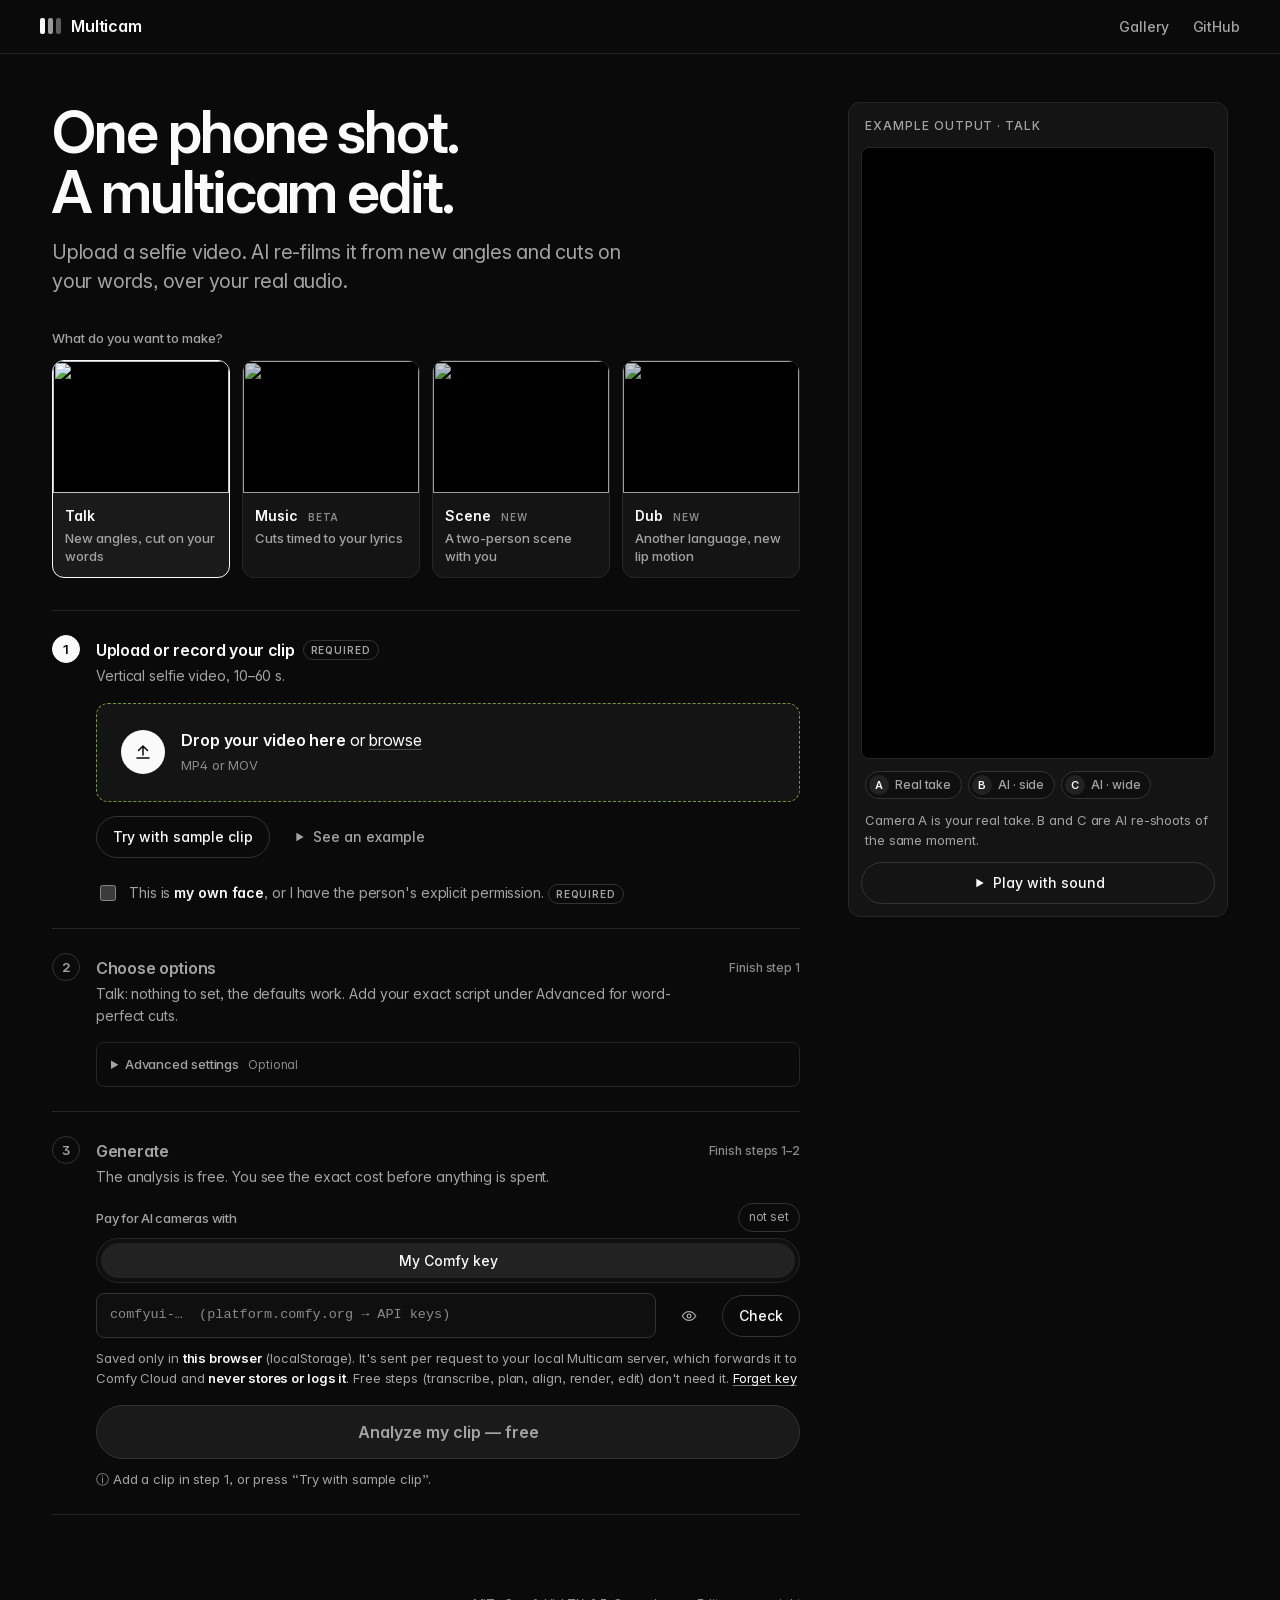
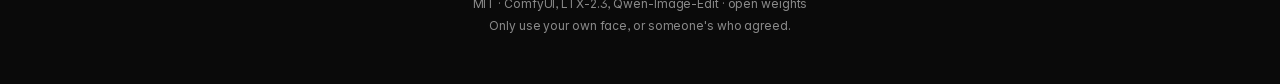
==== commit a54a0147: "visual-polish: Krea-style monochrome UI, white-pill CTA, one lime accent, Inter type scale, flat ste" ====
--- a/multicam/web/index.html
+++ b/multicam/web/index.html
@@ -4,15 +4,17 @@
 <meta charset="utf-8">
 <meta name="viewport" content="width=device-width,initial-scale=1,viewport-fit=cover">
 <title>Multicam · one phone shot → multicam edit</title>
-<meta name="theme-color" content="#101114">
-<link rel="icon" href="data:image/svg+xml,<svg xmlns='http://www.w3.org/2000/svg' viewBox='0 0 32 32'><rect width='32' height='32' rx='8' fill='%237c5cff'/><circle cx='11' cy='16' r='5' fill='white'/><circle cx='21' cy='16' r='5' fill='white' opacity='.6'/></svg>">
+<meta name="theme-color" content="#0a0a0a">
+<link rel="icon" href="data:image/svg+xml,<svg xmlns='http://www.w3.org/2000/svg' viewBox='0 0 32 32'><rect width='32' height='32' rx='8' fill='%230a0a0a'/><rect x='7' y='9' width='4' height='14' rx='1.5' fill='white'/><rect x='14' y='9' width='4' height='14' rx='1.5' fill='white' opacity='.6'/><rect x='21' y='9' width='4' height='14' rx='1.5' fill='white' opacity='.35'/></svg>">
+<link rel="preload" href="fonts/InterVariable.woff2" as="font" type="font/woff2" crossorigin>
 <link rel="stylesheet" href="style.css">
+<link rel="stylesheet" href="polish.css">
 </head>
 <body>
 <header class="top">
   <a class="brand" href="/"><span class="logo"><i></i><i></i><i></i></span>Multicam</a>
   <nav>
-    <a href="#" id="newProject" hidden>＋ New</a>
+    <a href="#" id="newProject" hidden>New project</a>
     <a href="/gallery/">Gallery</a>
     <a id="repoLink" href="#" target="_blank" rel="noopener">GitHub</a>
   </nav>
@@ -23,39 +25,34 @@
   <div class="intro" id="intro">
     <section class="resume" id="resumeCard" hidden aria-live="polite"></section>
     <section class="hero">
-      <h1>One phone shot. <span class="grad">A multicam edit.</span></h1>
-      <p>Upload one selfie video. AI re-films it from new camera angles (same head moves, same lips) and cuts between them on your words, over your <b>real</b> audio.</p>
+      <h1>One phone shot.<br>A multicam edit.</h1>
+      <p>Upload a selfie video. AI re-films it from new angles and cuts on your words, over your real audio.</p>
     </section>
-    <ol class="how" aria-label="How it works">
-      <li><span class="how-n">1</span><span><b>Upload</b> a selfie video, up to 30 s</span></li>
-      <li><span class="how-n">2</span><span><b>AI re-films</b> it from 2 new angles</span></li>
-      <li><span class="how-n">3</span><span><b>Download</b> a multicam edit cut on your words</span></li>
-    </ol>
   </div>
 
   <div class="flow" id="flow">
   <section class="card wizard" id="uploadCard">
-    <div class="mode-h"><h2>What do you want to make?</h2><span class="muted small">Pick one. The preview shows what you get.</span></div>
+    <div class="mode-h"><h2>What do you want to make?</h2></div>
     <div class="modes" id="mode" role="group" aria-label="Mode">
       <button type="button" data-mode="talk" class="on" aria-pressed="true">
-        <span class="mt-media"><video src="/gallery/media/loop_talk.mp4" muted loop playsinline autoplay preload="metadata" aria-hidden="true"></video><span class="mt-ic"><svg viewBox="0 0 24 24" aria-hidden="true"><path d="M12 3a3 3 0 0 0-3 3v6a3 3 0 0 0 6 0V6a3 3 0 0 0-3-3z"/><path d="M19 11a7 7 0 0 1-14 0M12 18v3"/></svg></span></span>
+        <span class="mt-media"><img src="/gallery/media/th_talk.jpg" alt="" loading="lazy"></span>
         <span class="mt-name">Talk</span>
-        <span class="mt-desc">You talking to camera → new angles, cut on your words</span>
+        <span class="mt-desc">New angles, cut on your words</span>
       </button>
       <button type="button" data-mode="music" aria-pressed="false">
-        <span class="mt-media"><video src="/gallery/media/loop_music.mp4" muted loop playsinline autoplay preload="metadata" aria-hidden="true"></video><span class="mt-ic"><svg viewBox="0 0 24 24" aria-hidden="true"><path d="M9 18V5l12-2v13"/><circle cx="6" cy="18" r="3"/><circle cx="18" cy="16" r="3"/></svg></span></span>
+        <span class="mt-media"><img src="/gallery/media/th_music.jpg" alt="" loading="lazy"></span>
         <span class="mt-name">Music <small>beta</small></span>
-        <span class="mt-desc">You singing or performing → cuts timed to the lyrics</span>
+        <span class="mt-desc">Cuts timed to your lyrics</span>
       </button>
       <button type="button" data-mode="scene" aria-pressed="false">
-        <span class="mt-media"><video src="/gallery/media/loop_scene.mp4" muted loop playsinline autoplay preload="metadata" aria-hidden="true"></video><span class="mt-ic"><svg viewBox="0 0 24 24" aria-hidden="true"><circle cx="8" cy="8" r="3"/><circle cx="17" cy="9" r="2.5"/><path d="M2 20a6 6 0 0 1 12 0M14.5 20a4 4 0 0 1 7.5 0"/></svg></span></span>
+        <span class="mt-media"><img src="/gallery/media/th_scene.jpg" alt="" loading="lazy"></span>
         <span class="mt-name">Scene <small>new</small></span>
-        <span class="mt-desc">Talk to your other self → a two-person scene</span>
+        <span class="mt-desc">A two-person scene with you</span>
       </button>
       <button type="button" data-mode="dub" aria-pressed="false">
-        <span class="mt-media"><video src="/gallery/media/loop_dub.mp4" muted loop playsinline autoplay preload="metadata" aria-hidden="true"></video><span class="mt-ic"><svg viewBox="0 0 24 24" aria-hidden="true"><path d="M3 5h9M7.5 3v2M5 5c.5 4 3 7 6.5 8M10 5c-.5 4-3 7-6.5 8"/><path d="M13 21l4-9 4 9M14.4 18h5.2"/></svg></span></span>
+        <span class="mt-media"><img src="/gallery/media/th_dub.jpg" alt="" loading="lazy"></span>
         <span class="mt-name">Dub <small>new</small></span>
-        <span class="mt-desc">Same take, another language → new lip motion + multicam</span>
+        <span class="mt-desc">Another language, new lip motion</span>
       </button>
     </div>
 
@@ -63,23 +60,23 @@
       <li class="step" id="step1" data-state="active">
         <div class="step-h"><span class="step-n" aria-hidden="true"><i>1</i></span>
           <div class="step-t"><h3>Upload or record your clip <span class="req">Required</span></h3>
-          <p class="step-sub" id="dropHint">A vertical selfie video, 10–60 s, you talking to camera (or performing).</p></div>
+          <p class="step-sub" id="dropHint">Vertical selfie video, 10–60 s.</p></div>
           <span class="step-st" id="step1St"></span></div>
         <div class="step-b">
           <label class="drop" id="drop">
             <input type="file" id="file" accept="video/*" hidden>
             <div class="drop-in">
               <div class="drop-ic" aria-hidden="true"><svg viewBox="0 0 24 24"><path d="M12 16V4M6 10l6-6 6 6M4 20h16"/></svg></div>
-              <div><b>Drop your video here</b> or <u>browse</u><br><small>MP4 or MOV, vertical. Your own face, or someone who consented.</small></div>
+              <div><b>Drop your video here</b> or <u>browse</u><br><small>MP4 or MOV</small></div>
             </div>
             <div class="drop-file" id="dropFile" hidden></div>
           </label>
           <div class="row gap wrap alt-src">
-            <label class="filebtn secondary camrec" id="camRec">📱 Record with camera<input type="file" id="fileCam" accept="video/*" capture="user" hidden></label>
+            <label class="filebtn secondary camrec" id="camRec"><svg class="i" viewBox="0 0 24 24" aria-hidden="true"><rect x="3" y="7" width="13" height="10" rx="2"/><path d="M16 11l5-3v8l-5-3"/></svg>Record with camera<input type="file" id="fileCam" accept="video/*" capture="user" hidden></label>
             <button type="button" class="secondary" id="sampleBtn">Try with sample clip</button>
-            <button type="button" class="ghost" id="exampleBtn">▶ See example result</button>
+            <button type="button" class="ghost" id="exampleBtn"><svg class="i" viewBox="0 0 24 24" aria-hidden="true"><path d="M8 5.5v13l11-6.5z"/></svg>See an example</button>
           </div>
-          <label class="consent"><input type="checkbox" id="consent" required aria-required="true"><span>This is <b>my own face</b>, or I have the person's <b>explicit permission</b> to generate video of them. <span class="req">Required</span></span></label>
+          <label class="consent"><input type="checkbox" id="consent" required aria-required="true"><span>This is <b>my own face</b>, or I have the person's explicit permission. <span class="req">Required</span></span></label>
         </div>
       </li>
 
@@ -135,7 +132,7 @@
 
       <li class="step" id="step3" data-state="locked">
         <div class="step-h"><span class="step-n" aria-hidden="true"><i>3</i></span>
-          <div class="step-t"><h3>Generate</h3><p class="step-sub">First a <b>free</b> analysis (transcript + cut plan). You see the cameras and the exact cost before any credits are used.</p></div>
+          <div class="step-t"><h3>Generate</h3><p class="step-sub">The analysis is free. You see the exact cost before anything is spent.</p></div>
           <span class="step-st" id="step3St"></span></div>
         <div class="step-b">
           <div id="keySlot"></div>
@@ -152,18 +149,18 @@
   <section class="card access" id="keyCard">
     <div class="card-h"><h3 class="access-t">Pay for AI cameras with</h3><span class="badge" id="keyBadge">not set</span></div>
     <div class="seg access-seg" id="access" role="radiogroup" aria-label="Payment">
-      <button type="button" data-a="free" role="radio">🎁 Free run <small id="accFreeN"></small></button>
-      <button type="button" data-a="key" role="radio">🔑 My Comfy key</button>
-      <button type="button" data-a="judge" role="radio">🎟 Judge code</button>
+      <button type="button" data-a="free" role="radio">Free run <small id="accFreeN"></small></button>
+      <button type="button" data-a="key" role="radio">My Comfy key</button>
+      <button type="button" data-a="judge" role="radio">Judge code</button>
     </div>
     <div class="acc-pane" id="accFree"><p class="note" id="accFreeNote">Nothing to paste. One free run per visitor: one video in any mode.</p></div>
     <div class="acc-pane" id="accKey" hidden>
       <div class="row">
         <input id="key" type="password" autocomplete="off" spellcheck="false" placeholder="comfyui-…  (platform.comfy.org → API keys)" aria-label="Comfy Cloud API key">
-        <button type="button" class="ghost" id="keyToggle" title="Show / hide">👁</button>
+        <button type="button" class="ghost" id="keyToggle" title="Show / hide" aria-label="Show or hide key"><svg class="i" viewBox="0 0 24 24" aria-hidden="true"><path d="M2 12s3.6-6.5 10-6.5S22 12 22 12s-3.6 6.5-10 6.5S2 12 2 12z"/><circle cx="12" cy="12" r="2.8"/></svg></button>
         <button type="button" class="secondary" id="keyCheck">Check</button>
       </div>
-      <p class="note" id="keyNote">🔒 Saved only in <b>this browser</b> (localStorage). It's sent per request to your local Multicam server, which forwards it to Comfy Cloud and <b>never stores or logs it</b>. Free steps (transcribe, plan, align, render, edit) don't need it. <a href="#" id="keyForget">Forget key</a></p>
+      <p class="note" id="keyNote">Saved only in <b>this browser</b> (localStorage). It's sent per request to your local Multicam server, which forwards it to Comfy Cloud and <b>never stores or logs it</b>. Free steps (transcribe, plan, align, render, edit) don't need it. <a href="#" id="keyForget">Forget key</a></p>
     </div>
     <div id="judgeBox" hidden><div class="acc-pane" id="accJudge" hidden>
       <div class="row"><input id="judge" type="password" autocomplete="off" spellcheck="false" placeholder="judge access code" aria-label="Judge access code">
@@ -173,11 +170,11 @@
   </section>
 
   <section class="card" id="sceneCard" hidden>
-    <div class="card-h"><h2><span class="n">🎭</span>Scene · talk to your other self</h2><span class="badge" id="scBusy"></span></div>
+    <div class="card-h"><h2>Scene · talk to your other self</h2><span class="badge" id="scBusy"></span></div>
     <div id="scResult" class="res" hidden>
       <video id="scPlayer" controls playsinline preload="metadata"></video>
       <div class="sc-edl" id="scEdl"></div>
-      <div class="res-actions"><a class="btn primary" id="scDownload" download>⬇ Download MP4</a><a class="btn ghost" id="scWf" hidden>⬇ ComfyUI workflow</a></div>
+      <div class="res-actions"><a class="btn primary" id="scDownload" download><svg class="i" viewBox="0 0 24 24" aria-hidden="true"><path d="M12 4v11M7 10l5 5 5-5M5 20h14"/></svg>Download MP4</a><a class="btn ghost" id="scWf" hidden>ComfyUI workflow</a></div>
       <label class="switch"><input type="checkbox" id="scLabels"><span></span>Speaker / camera labels</label>
     </div>
     <div class="sc-grid">
@@ -186,11 +183,11 @@
         <div id="scDialogue" class="sc-dialogue"></div>
         <h3 class="cam-field-h"><span class="tag B">CAM B</span> Partner's lines <span class="req">Required</span> <small>exact words B says</small></h3>
         <div class="cam-field" id="scField">
-          <div class="cam-empty" id="scEmpty" hidden><b>Camera B has no lines yet.</b> Press <b>✨ Auto-suggest</b> to write them from your words, or add a line and type it yourself.</div>
+          <div class="cam-empty" id="scEmpty" hidden><b>Camera B has no lines yet.</b> Press <b>Auto-suggest</b> to write them from your words, or add a line and type it yourself.</div>
           <div id="scLines"></div>
-          <p class="filled-note" id="scFilled" hidden>✓ Lines added — edit if you like</p>
-        </div>
-        <div class="row gap wrap"><button class="secondary suggest" id="scSuggest" data-loading="Writing lines…"><svg class="ic" viewBox="0 0 24 24" aria-hidden="true"><path d="M12 3l1.8 4.7L18.5 9.5l-4.7 1.8L12 16l-1.8-4.7L5.5 9.5l4.7-1.8z"/><path d="M19 15l.8 2.2L22 18l-2.2.8L19 21l-.8-2.2L16 18l2.2-.8z"/></svg><span>Auto-suggest</span></button><button class="ghost" id="scAdd">＋ Add a line</button><button class="ghost" id="scSave">Save</button></div>
+          <p class="filled-note" id="scFilled" hidden>Lines added. Edit them if you like.</p>
+        </div>
+        <div class="row gap wrap"><button class="secondary suggest" id="scSuggest" data-loading="Writing lines…"><svg class="ic" viewBox="0 0 24 24" aria-hidden="true"><path d="M12 3l1.8 4.7L18.5 9.5l-4.7 1.8L12 16l-1.8-4.7L5.5 9.5l4.7-1.8z"/><path d="M19 15l.8 2.2L22 18l-2.2.8L19 21l-.8-2.2L16 18l2.2-.8z"/></svg><span>Auto-suggest</span></button><button class="ghost" id="scAdd">Add a line</button><button class="ghost" id="scSave">Save</button></div>
       </div>
       <div><h3>Partner shots <small id="scStillsNote">you pick one per framing</small></h3><div id="scStills" class="sc-stills"></div></div>
     </div>
@@ -201,19 +198,19 @@
   </section>
 
   <section class="card" id="dubCard" hidden>
-    <div class="card-h"><h2><span class="n">🌍</span>Dub · <span id="dbLangName">…</span></h2><span class="badge" id="dbBusy"></span></div>
+    <div class="card-h"><h2>Dub · <span id="dbLangName">…</span></h2><span class="badge" id="dbBusy"></span></div>
     <div id="dbResult" class="res" hidden>
       <video id="dbPlayer" controls playsinline preload="metadata"></video>
-      <div class="res-actions"><a class="btn primary" id="dbDownload" download>⬇ Download MP4</a><a class="btn secondary" id="dbTake" download>Dubbed take only</a><a class="btn ghost" id="dbWf" hidden>⬇ ComfyUI workflow</a></div>
+      <div class="res-actions"><a class="btn primary" id="dbDownload" download><svg class="i" viewBox="0 0 24 24" aria-hidden="true"><path d="M12 4v11M7 10l5 5 5-5M5 20h14"/></svg>Download MP4</a><a class="btn secondary" id="dbTake" download>Dubbed take only</a><a class="btn ghost" id="dbWf" hidden>ComfyUI workflow</a></div>
       <label class="switch"><input type="checkbox" id="dbLabels"><span></span>Camera labels</label>
     </div>
     <p class="note" id="dbWarn" hidden></p>
     <h3 class="cam-field-h">Lines in <span id="dbLangName2">the new language</span> <span class="req">Required</span> <small>one LipDub job per window; keep each about as long as the original</small></h3>
     <div class="cam-field" id="dbField">
-      <div class="cam-empty" id="dbEmpty" hidden><b>No translated lines yet.</b> Press <b>🔤 Translate</b> or type each line yourself.</div>
+      <div class="cam-empty" id="dbEmpty" hidden><b>No translated lines yet.</b> Press <b>Translate</b> or type each line yourself.</div>
       <div id="dbLines" class="db-lines"></div>
     </div>
-    <div class="row gap wrap"><button class="secondary" id="dbTranslate" data-loading="Translating…">🔤 Translate (Gemma 3 12B, ≈$0.01)</button><button class="ghost" id="dbSave">Save lines</button></div>
+    <div class="row gap wrap"><button class="secondary" id="dbTranslate" data-loading="Translating…">Translate · ≈$0.01</button><button class="ghost" id="dbSave">Save lines</button></div>
     <div class="estimate" id="dbEst"></div>
     <button class="primary" id="dbGen" data-loading="Dubbing…">Dub + multicam</button>
     <pre class="sc-log" id="dbLog"></pre>
@@ -231,7 +228,7 @@
     <div class="card-h"><h2><span class="n">4</span>Cameras & cost</h2></div>
     <div id="engine"></div>
     <div class="cams" id="cams"></div>
-    <div class="row gap wrap" id="anglesRow"><button class="ghost" id="anglesBtn" data-loading="Generating stills…">✨ Generate 8 angle stills of me · ~$0.03</button><span class="muted small">Qwen-Image-Edit 2511 + Multiple-Angles LoRA, from your sharpest front-facing frame</span></div>
+    <div class="row gap wrap" id="anglesRow"><button class="ghost" id="anglesBtn" data-loading="Generating stills…">Generate 8 angle stills of me · ~$0.03</button><span class="muted small">Qwen-Image-Edit 2511 + Multiple-Angles LoRA, from your sharpest front-facing frame</span></div>
     <div class="estimate" id="estimate"></div>
     <div class="row gap">
       <button class="primary" id="generate" data-loading="Generating…">Generate</button>
@@ -256,9 +253,9 @@
       <div class="player">
         <video id="player" controls playsinline preload="metadata"></video>
         <div class="res-actions">
-          <a class="btn primary" id="download" download>⬇ Download MP4</a>
-          <button class="btn secondary" id="shareBtn">↗ Share</button>
-          <a class="btn ghost" id="wfDownload" hidden>⬇ ComfyUI workflow</a>
+          <a class="btn primary" id="download" download><svg class="i" viewBox="0 0 24 24" aria-hidden="true"><path d="M12 4v11M7 10l5 5 5-5M5 20h14"/></svg>Download MP4</a>
+          <button class="btn secondary" id="shareBtn">Share</button>
+          <a class="btn ghost" id="wfDownload" hidden>ComfyUI workflow</a>
         </div>
         <div class="toggles">
           <label class="switch"><input type="checkbox" id="labels"><span></span>CAM labels</label>
@@ -293,15 +290,16 @@
         <div class="stage-tabs" id="stageTabs" hidden><button type="button" data-v="mine">Your clip</button><button type="button" data-v="ex" class="on">Example</button></div>
       </div>
       <div class="stage-frame" id="stageFrame"><video id="stageVideo" muted loop playsinline autoplay preload="metadata"></video></div>
+      <div class="stage-chips" id="stageChips" aria-label="Cameras in this edit"></div>
       <p class="stage-cap" id="stageCap"></p>
-      <button type="button" class="secondary wide" id="stagePlay">▶ Play the full example with sound</button>
+      <button type="button" class="secondary wide" id="stagePlay"><svg class="i" viewBox="0 0 24 24" aria-hidden="true"><path d="M8 5.5v13l11-6.5z"/></svg>Play with sound</button>
     </div>
   </aside>
 </main>
 
 <footer class="foot">
-  MIT · built on ComfyUI, LTX-2.3 (CrossView IC-LoRA re-shoot, ID LoRA) & Qwen-Image-Edit · whisper word cuts · real audio locked in · open weights · #OpenSourceHiggsfield<br>
-  <small>Only use your own face, or someone's who explicitly agreed. Generated cameras are labeled "AI" in the labeled export.</small>
+  <span>MIT · ComfyUI, LTX-2.3, Qwen-Image-Edit · open weights</span>
+  <span>Only use your own face, or someone's who agreed.</span>
 </footer>
 <div class="toast" id="toast"></div>
 <dialog id="confirm">
--- a/multicam/web/style.css
+++ b/multicam/web/style.css
@@ -1,27 +1,30 @@
 [hidden]{display:none !important}
 :root{
   color-scheme:dark;
-  --bg:#101114;--panel:#1c1d22;--panel2:#26272e;--raise:#2e2f37;--line:#383942;--line2:#4a4b56;
-  --text:#f6f5f1;--muted:#bdbcc6;--dim:#8f8e9a;
-  --acc:#7c5cff;--acc2:#2bd2ff;--ok:#3ddc97;--warn:#ffb547;--bad:#ff5c7a;
-  --cta:#a3ff3d;--cta-ink:#0c1a00;--cta-soft:rgba(163,255,61,.12);--cta-line:rgba(163,255,61,.55);
-  --A:#8d8aa8;--B:#7c5cff;--C:#2bd2ff;--D:#ff7ad9;
-  --r:16px;
+  /* Krea-style neutral ramp: canvas, one step lighter for cards, one more for raised controls */
+  --bg:#0a0a0a;--bg2:#0f0f0f;--panel:#141414;--panel2:#1a1a1a;--raise:#222222;--line:#262626;--line2:#333333;--line3:#4a4a4a;
+  --text:#fafafa;--muted:#a3a3a3;--dim:#8a8a8a;
+  /* the ONE accent: required-empty upload zones, focus rings, selected states. Never a CTA fill. */
+  --acc:#b4f25a;--acc-ink:#0b1400;--acc-soft:rgba(180,242,90,.10);--acc-line:rgba(180,242,90,.6);
+  /* primary CTA: solid white pill, black text */
+  --cta:#fafafa;--cta-ink:#0a0a0a;
+  /* status text only (not accents) */
+  --ok:#a3a3a3;--warn:#f5c26b;--bad:#ff8a8a;
+  /* cameras are monochrome: label chips carry the letter, not a colour */
+  --A:#d4d4d4;--B:#d4d4d4;--C:#d4d4d4;--D:#d4d4d4;
+  --r:12px;
 }
 *{box-sizing:border-box}
 html,body{margin:0}
 body{
   min-height:100vh;color:var(--text);
   font:15px/1.55 Inter,ui-sans-serif,system-ui,-apple-system,"Segoe UI",Roboto,sans-serif;
-  background:
-    radial-gradient(900px 420px at 0% -10%,rgba(124,92,255,.14),transparent 60%),
-    var(--bg);
-  background-attachment:fixed;
-}
-a{color:var(--text);text-decoration-color:rgba(246,245,241,.45);text-underline-offset:2px}a:hover{text-decoration-color:var(--cta)}
+  background:var(--bg);
+}
+a{color:var(--text);text-decoration-color:rgba(250,250,250,.45);text-underline-offset:2px}a:hover{text-decoration-color:var(--acc)}
 button,.btn,select,input,textarea{font:inherit;color:inherit}
 .top{position:sticky;top:0;z-index:5;display:flex;justify-content:space-between;align-items:center;
-  padding:14px clamp(16px,4vw,40px);backdrop-filter:blur(14px);background:rgba(11,11,18,.72);border-bottom:1px solid rgba(255,255,255,.05)}
+  padding:14px clamp(16px,4vw,40px);backdrop-filter:blur(14px);background:rgba(10,10,10,.92);border-bottom:1px solid rgba(255,255,255,.05)}
 .brand{display:flex;align-items:center;gap:10px;font-weight:750;letter-spacing:-.01em;color:var(--text);text-decoration:none;font-size:17px}
 .logo{display:inline-flex;gap:3px}.logo i{width:8px;height:18px;border-radius:3px;background:var(--A)}
 .logo i:nth-child(2){background:var(--B)}.logo i:nth-child(3){background:var(--C)}
@@ -29,7 +32,7 @@
 main{width:min(980px,100%);margin:0 auto;padding:8px clamp(14px,3vw,28px) 40px}
 .hero{padding:36px 2px 18px}
 .hero h1{font-size:clamp(30px,5.4vw,50px);line-height:1.05;letter-spacing:-.03em;margin:0 0 14px}
-.grad{background:linear-gradient(100deg,var(--acc),var(--acc2));-webkit-background-clip:text;background-clip:text;color:transparent}
+.grad{background:linear-gradient(100deg,var(--acc),var(--acc));-webkit-background-clip:text;background-clip:text;color:transparent}
 .hero p{color:var(--muted);max-width:680px;font-size:16.5px;margin:0 0 16px}.hero b{color:var(--text)}
 .pills{display:flex;flex-wrap:wrap;gap:8px}.pills span{font-size:12.5px;padding:5px 11px;border-radius:99px;border:1px solid var(--line);color:var(--muted);background:rgba(255,255,255,.02)}
 .card{background:var(--panel);border:1px solid var(--line);border-radius:var(--r);
@@ -40,63 +43,62 @@
 .n{width:24px;height:24px;border-radius:8px;display:inline-grid;place-items:center;font-size:12.5px;
   background:var(--raise);color:var(--text);border:1px solid var(--line2)}
 .badge{font-size:12px;padding:4px 10px;border-radius:99px;background:var(--panel2);border:1px solid var(--line);color:var(--muted);white-space:nowrap}
-.badge.ok{color:var(--ok);border-color:rgba(61,220,151,.35);background:rgba(61,220,151,.08)}
-.badge.warn{color:var(--warn);border-color:rgba(255,181,71,.35);background:rgba(255,181,71,.08)}
-.badge.bad{color:var(--bad);border-color:rgba(255,92,122,.4)}
+.badge.ok{color:var(--ok);border-color:rgba(163,163,163,.35);background:rgba(163,163,163,.08)}
+.badge.warn{color:var(--warn);border-color:rgba(245,194,107,.35);background:rgba(245,194,107,.08)}
+.badge.bad{color:var(--bad);border-color:rgba(255,138,138,.4)}
 .row{display:flex;align-items:center;gap:8px}.row.gap{gap:10px;margin-top:14px}.row.wrap{flex-wrap:wrap}.row.end{justify-content:flex-end}
-input,textarea,select{background:#141519;border:1px solid var(--line2);border-radius:12px;padding:11px 13px;outline:none;min-width:0}
+input,textarea,select{background:var(--bg2);border:1px solid var(--line2);border-radius:12px;padding:11px 13px;outline:none;min-width:0}
 input::placeholder,textarea::placeholder{color:var(--dim)}
-input:focus,textarea:focus,select:focus{border-color:var(--cta-line);box-shadow:0 0 0 3px var(--cta-soft)}
+input:focus,textarea:focus,select:focus{border-color:var(--acc-line);box-shadow:0 0 0 3px var(--acc-soft)}
 #key{flex:1;font-family:ui-monospace,SFMono-Regular,Menlo,monospace;font-size:13.5px}
 textarea{width:100%;resize:vertical;margin-top:8px}
 button,.btn{cursor:pointer;border:1px solid var(--line2);background:transparent;border-radius:12px;padding:10px 16px;font-weight:600;
   text-decoration:none;display:inline-flex;align-items:center;justify-content:center;gap:6px;transition:.15s;white-space:nowrap;color:var(--text)}
-button:hover:not(:disabled),.btn:hover{border-color:#6a6b78;background:rgba(255,255,255,.05)}
-button:focus-visible,.btn:focus-visible,summary:focus-visible{outline:2px solid var(--cta);outline-offset:2px}
+button:hover:not(:disabled),.btn:hover{border-color:var(--line3);background:rgba(255,255,255,.05)}
+button:focus-visible,.btn:focus-visible,summary:focus-visible{outline:2px solid var(--acc);outline-offset:2px}
 button:disabled{opacity:.5;cursor:not-allowed}
 .secondary{background:transparent;border:1px solid var(--line2)}
 .ghost,button.ghost,.btn.ghost{background:transparent;border-color:transparent;color:var(--muted)}
 .ghost:hover:not(:disabled){color:var(--text);background:rgba(255,255,255,.05);border-color:transparent}
-.primary,button.primary,.btn.primary{border:0;background:var(--cta);color:var(--cta-ink);border-radius:999px;font-weight:750;padding:12px 22px;
-  box-shadow:0 8px 28px rgba(163,255,61,.22)}
-.primary:hover:not(:disabled),.btn.primary:hover{filter:brightness(1.06);background:var(--cta)}
-button.primary:disabled{opacity:1;background:rgba(163,255,61,.14);color:#cfe9b0;box-shadow:none;border:2px solid var(--cta-line)}
+.primary,button.primary,.btn.primary{border:1px solid var(--cta);background:var(--cta);color:var(--cta-ink);border-radius:999px;font-weight:600;padding:12px 22px}
+.primary:hover:not(:disabled),.btn.primary:hover{background:#e5e5e5;border-color:#e5e5e5}
+button.primary:disabled{opacity:1;background:var(--panel2);color:var(--muted);border:1px solid var(--line2)}
 .wide,button.wide{width:100%}
 button.primary.wide{padding:15px 22px;font-size:16px}
 .note{color:var(--muted);font-size:13px;margin:10px 0 0}.note b{color:var(--text)}
 .muted{color:var(--muted)}.small{font-size:13px}
-.drop{display:block;border:2px dashed #7a7c8a;border-radius:16px;padding:28px 22px;cursor:pointer;transition:.15s;background:#2b2d35}
-.drop:hover,.drop.over{border-color:var(--cta);background:#2c3324}
-#step1[data-state=active] .drop{border-color:var(--cta-line)}
+.drop{display:block;border:2px dashed var(--line3);border-radius:16px;padding:28px 22px;cursor:pointer;transition:.15s;background:var(--panel2)}
+.drop:hover,.drop.over{border-color:var(--acc);background:#161a10}
+#step1[data-state=active] .drop{border-color:var(--acc-line)}
 .drop-in{display:flex;gap:16px;align-items:center}.drop-in small{color:var(--muted)}
 .drop-ic{width:52px;height:52px;border-radius:14px;display:grid;place-items:center;background:var(--text);color:var(--bg);flex:none}
 .drop-ic svg{width:22px;height:22px;fill:none;stroke:currentColor;stroke-width:2;stroke-linecap:round;stroke-linejoin:round}
 .drop-file{margin-top:12px;display:flex;gap:14px;align-items:center}
 .drop-file video{width:72px;height:128px;object-fit:cover;border-radius:10px;background:#000}
-.seg{display:grid;grid-template-columns:1fr 1fr;gap:6px;margin-top:10px;padding:5px;border-radius:14px;background:#141519;border:1px solid var(--line)}
+.seg{display:grid;grid-template-columns:1fr 1fr;gap:6px;margin-top:10px;padding:5px;border-radius:14px;background:var(--bg2);border:1px solid var(--line)}
 .seg button{border:0;background:transparent;border-radius:10px;color:var(--muted)}
 .seg button small{font-weight:500;color:var(--dim);margin-left:4px}
-.seg button.on{background:var(--raise);color:var(--text);box-shadow:inset 0 0 0 1.5px var(--cta-line)}
+.seg button.on{background:var(--raise);color:var(--text);box-shadow:inset 0 0 0 1.5px var(--acc-line)}
 .adv{margin-top:12px}.adv summary{cursor:pointer;color:var(--muted);font-size:13.5px}
 .steps{list-style:none;margin:0;padding:0;display:grid;grid-template-columns:repeat(6,1fr);gap:8px}
-.steps li{padding:12px 10px;border-radius:12px;background:#0f0f18;border:1px solid var(--line);font-size:13px;min-width:0}
+.steps li{padding:12px 10px;border-radius:12px;background:var(--bg2);border:1px solid var(--line);font-size:13px;min-width:0}
 .steps li .t{display:flex;align-items:center;gap:7px;font-weight:650}
 .steps li .m{color:var(--dim);font-size:11.5px;margin-top:4px;overflow:hidden;text-overflow:ellipsis;display:-webkit-box;-webkit-line-clamp:2;-webkit-box-orient:vertical}
-.dot{width:9px;height:9px;border-radius:50%;background:#3a3856;flex:none}
-.steps li.running{border-color:rgba(124,92,255,.6);background:rgba(124,92,255,.07)}
-.steps li.running .dot{background:var(--acc);box-shadow:0 0 0 0 rgba(124,92,255,.7);animation:pulse 1.4s infinite}
-.steps li.done .dot{background:var(--ok)}.steps li.skipped .dot{background:#55536f}.steps li.error .dot{background:var(--bad)}
-.steps li.error{border-color:rgba(255,92,122,.5)}
-@keyframes pulse{70%{box-shadow:0 0 0 8px rgba(124,92,255,0)}100%{box-shadow:0 0 0 0 rgba(124,92,255,0)}}
+.dot{width:9px;height:9px;border-radius:50%;background:var(--line3);flex:none}
+.steps li.running{border-color:rgba(255,255,255,.08);background:rgba(255,255,255,.08)}
+.steps li.running .dot{background:var(--acc);box-shadow:0 0 0 0 rgba(255,255,255,.08);animation:pulse 1.4s infinite}
+.steps li.done .dot{background:var(--ok)}.steps li.skipped .dot{background:#5c5c5c}.steps li.error .dot{background:var(--bad)}
+.steps li.error{border-color:rgba(255,138,138,.5)}
+@keyframes pulse{70%{box-shadow:0 0 0 8px rgba(255,255,255,.08)}100%{box-shadow:0 0 0 0 rgba(255,255,255,.08)}}
 .jobs{display:grid;gap:8px;margin-top:12px}
-.job{display:flex;justify-content:space-between;align-items:center;gap:10px;padding:10px 13px;border-radius:12px;background:#0f0f18;border:1px solid var(--line);font-size:13.5px}
+.job{display:flex;justify-content:space-between;align-items:center;gap:10px;padding:10px 13px;border-radius:12px;background:var(--bg2);border:1px solid var(--line);font-size:13.5px}
 .job .st{font-size:12px;font-family:ui-monospace,Menlo,monospace;color:var(--muted)}
 .job.success .st{color:var(--ok)}.job.error .st,.job.non_retryable_error .st{color:var(--bad)}
-.job .bar{height:3px;border-radius:3px;background:linear-gradient(90deg,var(--acc),var(--acc2));margin-top:6px;animation:load 1.6s ease-in-out infinite;transform-origin:left}
+.job .bar{height:3px;border-radius:3px;background:var(--text);margin-top:6px;animation:load 1.6s ease-in-out infinite;transform-origin:left}
 @keyframes load{0%{transform:scaleX(.05);opacity:.6}50%{transform:scaleX(.8);opacity:1}100%{transform:scaleX(.05);opacity:.6}}
-.err{margin-top:12px;padding:12px;border-radius:12px;background:rgba(255,92,122,.08);border:1px solid rgba(255,92,122,.35);color:#ffc2cf;font-size:13.5px;word-break:break-word}
+.err{margin-top:12px;padding:12px;border-radius:12px;background:rgba(255,138,138,.08);border:1px solid rgba(255,138,138,.35);color:#ffc9c9;font-size:13.5px;word-break:break-word}
 .cams{display:grid;grid-template-columns:repeat(auto-fit,minmax(260px,1fr));gap:12px}
-.cam{border:1px solid var(--line);border-radius:14px;padding:12px;background:#0f0f18}
+.cam{border:1px solid var(--line);border-radius:14px;padding:12px;background:var(--bg2)}
 .cam-h{display:flex;align-items:center;gap:8px;font-weight:700;margin-bottom:10px}
 .tag{font-size:11.5px;font-weight:750;padding:3px 8px;border-radius:7px;color:#0b0b12}
 .tag.A{background:var(--A)}.tag.B{background:var(--B);color:#fff}.tag.C{background:var(--C)}.tag.D{background:var(--D)}
@@ -104,7 +106,7 @@
 .still{position:relative;border-radius:9px;overflow:hidden;border:2px solid transparent;cursor:pointer;aspect-ratio:9/16;background:#000;padding:0}
 .still img{width:100%;height:100%;object-fit:cover;display:block}
 .still span{position:absolute;left:0;right:0;bottom:0;font-size:10px;padding:10px 4px 3px;background:linear-gradient(transparent,rgba(0,0,0,.85));text-align:center;font-weight:600}
-.still.on{border-color:var(--acc);box-shadow:0 0 0 3px rgba(124,92,255,.25)}
+.still.on{border-color:var(--acc);box-shadow:0 0 0 3px rgba(255,255,255,.08)}
 .cam .empty{color:var(--dim);font-size:13px;padding:18px 6px;text-align:center;border:1px dashed var(--line);border-radius:10px}
 .estimate{margin-top:14px;padding:14px;border-radius:14px;background:var(--panel2);border:1px solid var(--line2);display:flex;justify-content:space-between;align-items:center;gap:12px;flex-wrap:wrap}
 .estimate .big{font-size:24px;font-weight:800;letter-spacing:-.02em}
@@ -118,18 +120,18 @@
 .toggles{display:flex;gap:16px;margin-top:12px;flex-wrap:wrap}
 .switch{display:flex;align-items:center;gap:9px;cursor:pointer;color:var(--muted);font-size:13.5px;user-select:none}
 .switch input{display:none}
-.switch span{width:36px;height:20px;border-radius:99px;background:#2a2940;position:relative;transition:.15s}
-.switch span:after{content:"";position:absolute;width:16px;height:16px;border-radius:50%;background:#cfcde3;top:2px;left:2px;transition:.15s}
+.switch span{width:36px;height:20px;border-radius:99px;background:var(--raise);position:relative;transition:.15s}
+.switch span:after{content:"";position:absolute;width:16px;height:16px;border-radius:50%;background:#d4d4d4;top:2px;left:2px;transition:.15s}
 .switch input:checked+span{background:var(--acc)}.switch input:checked+span:after{left:18px;background:#fff}
 .player .row .btn{flex:1}
-.share{margin-top:12px;padding:12px;border-radius:12px;background:#0f0f18;border:1px solid var(--line);display:grid;gap:8px;font-size:13.5px}
+.share{margin-top:12px;padding:12px;border-radius:12px;background:var(--bg2);border:1px solid var(--line);display:grid;gap:8px;font-size:13.5px}
 .share .row a{flex:1}
-.timeline{display:flex;height:64px;border-radius:12px;overflow:hidden;border:1px solid var(--line);background:#0f0f18;position:relative}
+.timeline{display:flex;height:64px;border-radius:12px;overflow:hidden;border:1px solid var(--line);background:var(--bg2);position:relative}
 .seg-shot{position:relative;border:0;border-radius:0;padding:0 6px;min-width:0;flex-basis:0 !important;display:flex;flex-direction:column;justify-content:center;align-items:flex-start;
   font-size:11px;font-weight:700;color:#0b0b12;border-right:1px solid rgba(0,0,0,.35);overflow:hidden;cursor:pointer}
-.seg-shot.A{background:repeating-linear-gradient(135deg,#2a2940 0 6px,#26253a 6px 12px);color:var(--muted);cursor:default}
+.seg-shot.A{background:repeating-linear-gradient(135deg,var(--raise) 0 6px,#1e1e1e 6px 12px);color:var(--muted);cursor:default}
 .seg-shot.B{background:var(--B);color:#fff}.seg-shot.C{background:var(--C)}.seg-shot.D{background:var(--D)}
-.seg-shot.dropped{background:repeating-linear-gradient(135deg,#3a2433 0 6px,#33202e 6px 12px);color:#ff9fb4}
+.seg-shot.dropped{background:repeating-linear-gradient(135deg,#2a1c1c 0 6px,#241818 6px 12px);color:#ffb3b3}
 .seg-shot.ins.A{cursor:pointer}
 .seg-shot .w{font-weight:500;opacity:.85;white-space:nowrap;overflow:hidden;text-overflow:ellipsis;max-width:100%}
 .seg-shot.sel{outline:2px solid #fff;outline-offset:-2px;z-index:1}
@@ -139,19 +141,19 @@
 .ruler{position:relative;height:20px;font-size:10.5px;color:var(--dim)}
 .ruler span{position:absolute;top:3px;transform:translateX(-50%)}
 .ph{position:absolute;top:-64px;width:2px;height:64px;background:#fff;box-shadow:0 0 8px #fff;pointer-events:none;border-radius:2px}
-.shot-panel{margin-top:10px;padding:14px;border-radius:14px;background:#0f0f18;border:1px solid var(--line);min-height:96px}
+.shot-panel{margin-top:10px;padding:14px;border-radius:14px;background:var(--bg2);border:1px solid var(--line);min-height:96px}
 .shot-panel .words{font-size:15px;margin:2px 0 10px}
 .shot-panel .meta{font-size:12px;color:var(--dim);font-family:ui-monospace,Menlo,monospace}
 .camsel{display:flex;gap:6px;flex-wrap:wrap;margin-top:10px}
-.camsel button{padding:8px 12px}.camsel button.on{border-color:var(--acc);background:rgba(124,92,255,.14)}
-.recent{display:grid;gap:8px}.recent a{display:flex;justify-content:space-between;padding:10px 13px;border-radius:12px;background:#0f0f18;border:1px solid var(--line);color:var(--text);text-decoration:none}
-.recent a:hover{border-color:#3a3856}
+.camsel button{padding:8px 12px}.camsel button.on{border-color:var(--acc);background:rgba(255,255,255,.08)}
+.recent{display:grid;gap:8px}.recent a{display:flex;justify-content:space-between;padding:10px 13px;border-radius:12px;background:var(--bg2);border:1px solid var(--line);color:var(--text);text-decoration:none}
+.recent a:hover{border-color:var(--line3)}
 .foot{text-align:center;color:var(--dim);font-size:12.5px;padding:10px 16px 40px}
-.toast{position:fixed;left:50%;bottom:24px;transform:translateX(-50%) translateY(30px);opacity:0;transition:.25s;background:#1d1c2c;border:1px solid #34324d;
+.toast{position:fixed;left:50%;bottom:24px;transform:translateX(-50%) translateY(30px);opacity:0;transition:.25s;background:var(--panel2);border:1px solid var(--line2);
   padding:11px 16px;border-radius:12px;font-size:14px;z-index:20;max-width:90vw;box-shadow:0 10px 30px rgba(0,0,0,.4)}
 .toast.on{opacity:1;transform:translateX(-50%)}
 dialog{border:1px solid var(--line);border-radius:18px;background:var(--panel);color:var(--text);padding:22px;width:min(440px,92vw);box-shadow:0 30px 80px rgba(0,0,0,.6)}
-dialog::backdrop{background:rgba(5,5,10,.7);backdrop-filter:blur(3px)}
+dialog::backdrop{background:rgba(0,0,0,.72);backdrop-filter:blur(3px)}
 dialog h3{font-size:18px;margin:0 0 10px}
 dialog ul{padding-left:18px;color:var(--muted);margin:8px 0}
 @media (max-width:760px){
@@ -166,8 +168,8 @@
 @media (max-width:760px){.row.wrap>.muted{flex-basis:100%}#anglesBtn{white-space:normal}}
 .banner{width:min(1240px,calc(100% - 28px));margin:12px auto 0;padding:9px 16px;border-radius:999px;font-size:13.5px;line-height:1.5;text-align:center;
   background:var(--panel);border:1px solid var(--line);color:var(--muted)}
-.banner b{color:#fff}.banner .meter{display:inline-block;vertical-align:middle;width:90px;height:6px;border-radius:6px;background:#2a2940;margin:0 6px;overflow:hidden}
-.banner .meter i{display:block;height:100%;background:linear-gradient(90deg,var(--warn),var(--acc))}
+.banner b{color:#fff}.banner .meter{display:inline-block;vertical-align:middle;width:90px;height:6px;border-radius:6px;background:var(--raise);margin:0 6px;overflow:hidden}
+.banner .meter i{display:block;height:100%;background:var(--text)}
 .consent{display:flex;gap:10px;align-items:flex-start;margin-top:14px;font-size:13.5px;color:var(--muted);cursor:pointer}
 .consent input{margin-top:3px;accent-color:var(--acc);width:16px;height:16px;flex:none}.consent b{color:var(--text)}
 
@@ -176,10 +178,10 @@
 .presets{display:flex;flex-wrap:wrap;gap:6px;margin:8px 0}
 .preset{padding:6px 10px;border-radius:99px;border:1px solid var(--line);background:var(--panel2);color:var(--text);font-size:12.5px;cursor:pointer}
 .preset.on{border-color:var(--acc);box-shadow:0 0 0 1px var(--acc) inset}
-.banner.out{border-color:rgba(255,92,122,.6)!important;background:rgba(255,92,122,.12)!important;font-size:14.5px}
+.banner.out{border-color:rgba(255,138,138,.6)!important;background:rgba(255,138,138,.12)!important;font-size:14.5px}
 .banner.out a{color:#fff}
-#keyCard.attention{box-shadow:0 0 0 2px var(--warn),0 0 24px rgba(255,181,71,.35);animation:pulse 1.6s ease-in-out 3}
-@keyframes pulse{50%{box-shadow:0 0 0 3px var(--warn),0 0 36px rgba(255,181,71,.55)}}
+#keyCard.attention{box-shadow:0 0 0 2px var(--warn),0 0 24px rgba(245,194,107,.35);animation:pulse 1.6s ease-in-out 3}
+@keyframes pulse{50%{box-shadow:0 0 0 3px var(--warn),0 0 36px rgba(245,194,107,.55)}}
 /* Scene mode */
 .scene-opts{display:grid;gap:10px;margin:12px 0}.scene-opts select{max-width:100%}
 .sc-grid{display:grid;grid-template-columns:1.4fr 1fr;gap:18px}@media(max-width:760px){.sc-grid{grid-template-columns:1fr}}
@@ -187,11 +189,10 @@
 #scPartner{grid-template-columns:repeat(3,1fr)}#mode{grid-template-columns:repeat(4,1fr)}
 .sc-line{display:grid;grid-template-columns:minmax(0,1fr) auto auto auto;gap:6px;align-items:center;margin-bottom:10px;padding-bottom:10px;border-bottom:1px solid var(--line)}
 .sc-line .sc-after{grid-column:1/-1;font-size:13px;padding:7px 10px;color:var(--muted)}
-.sc-stills{display:grid;grid-template-columns:repeat(3,1fr);gap:8px}.sc-stills img{width:100%;border-radius:10px;display:block}
-.sc-stills figcaption{font-size:12px;color:var(--muted);margin-top:4px}.sc-stills figure{margin:0}
+
 .sc-log{font-size:12px;color:var(--dim);white-space:pre-wrap;max-height:140px;overflow:auto;margin:10px 0 0}
 .sc-edl{display:flex;gap:2px;margin:12px 0 8px;font-size:11px}.sc-shot-chip{padding:4px 6px;border-radius:6px;white-space:nowrap;overflow:hidden;text-overflow:ellipsis;min-width:0}
-.sc-shot-chip.A{background:rgba(141,138,168,.25)}.sc-shot-chip.B{background:rgba(124,92,255,.35)}
+.sc-shot-chip.A{background:rgba(141,138,168,.25)}.sc-shot-chip.B{background:rgba(255,255,255,.08)}
 #scPlayer{width:100%;max-width:360px;border-radius:14px;display:block;margin:8px 0;background:#000}
 /* Dub mode */
 .db-line{display:grid;gap:4px;margin-bottom:12px;padding-bottom:10px;border-bottom:1px solid var(--line)}
@@ -233,7 +234,6 @@
   .card-h{flex-wrap:wrap}
   .sc-line{grid-template-columns:minmax(0,1fr) auto}
   .sc-line .sc-text{grid-column:1/-1}
-  .sc-stills{grid-template-columns:repeat(2,1fr)}
   #scPlayer,#dbPlayer{max-width:100%}
   .db-line textarea{min-height:110px}
   .foot{padding:10px 14px 32px}
@@ -262,11 +262,11 @@
 .modes button{flex-direction:column;align-items:stretch;justify-content:flex-start;text-align:left;white-space:normal;gap:6px;padding:8px 8px 12px;
   border-radius:14px;background:var(--panel2);border:1px solid var(--line);min-width:0;color:var(--text)}
 .modes button:hover:not(:disabled){background:var(--raise);border-color:var(--line2)}
-.modes button.on{border:2px solid var(--cta);padding:7px 7px 11px;background:#262b1f;box-shadow:0 0 0 4px var(--cta-soft)}
+.modes button.on{border:2px solid var(--acc);padding:7px 7px 11px;background:var(--panel2);box-shadow:0 0 0 4px var(--acc-soft)}
 .mt-media{position:relative;display:block;height:84px;border-radius:9px;overflow:hidden;background:#000}
 .mt-media video{width:100%;height:100%;object-fit:cover;display:block;opacity:.9}
 .mt-ic{position:absolute;left:6px;bottom:6px;width:28px;height:28px;border-radius:8px;display:grid;place-items:center;background:rgba(16,17,20,.82);color:var(--text)}
-.modes button.on .mt-ic{background:var(--cta);color:var(--cta-ink)}
+.modes button.on .mt-ic{background:var(--acc);color:var(--acc-ink)}
 .mt-ic svg{width:16px;height:16px;fill:none;stroke:currentColor;stroke-width:2;stroke-linecap:round;stroke-linejoin:round}
 .mt-name{font-weight:750;font-size:15px;padding:0 4px}.mt-name small{font-weight:600;font-size:11px;color:var(--dim);margin-left:4px;text-transform:uppercase;letter-spacing:.04em}
 .mt-desc{font-size:12.5px;line-height:1.35;color:var(--muted);font-weight:500;padding:0 4px}
@@ -274,32 +274,32 @@
 .steps-flow{list-style:none;margin:18px 0 0;padding:0;display:grid;gap:0;counter-reset:s}
 .step{position:relative;padding:0 0 18px 46px}
 .step:not(:last-child):before{content:"";position:absolute;left:15px;top:34px;bottom:4px;width:2px;background:var(--line)}
-.step[data-state=done]:not(:last-child):before{background:var(--cta-line)}
+.step[data-state=done]:not(:last-child):before{background:var(--acc-line)}
 .step-h{display:flex;align-items:flex-start;gap:12px;min-height:32px}
 .step-n{position:absolute;left:0;top:0;width:32px;height:32px;border-radius:50%;display:grid;place-items:center;font-weight:800;font-size:14px;
   background:var(--raise);color:var(--muted);border:1.5px solid var(--line2)}
 .step-n i{font-style:normal}
-.step[data-state=active] .step-n{background:var(--text);color:var(--bg);border-color:var(--text);box-shadow:0 0 0 4px rgba(246,245,241,.12)}
-.step[data-state=done] .step-n{background:var(--cta);color:var(--cta-ink);border-color:var(--cta)}
+.step[data-state=active] .step-n{background:var(--text);color:var(--bg);border-color:var(--text);box-shadow:0 0 0 4px rgba(250,250,250,.12)}
+.step[data-state=done] .step-n{background:var(--acc);color:var(--acc-ink);border-color:var(--acc)}
 .step[data-state=done] .step-n i{font-size:0}.step[data-state=done] .step-n i:after{content:"✓";font-size:15px}
 .step-t{flex:1;min-width:0}
 .step-t h3{font-size:16.5px;margin:4px 0 2px;display:flex;align-items:center;gap:8px;flex-wrap:wrap}
 .step-sub{margin:0;color:var(--muted);font-size:13.5px}.step-sub b{color:var(--text)}
 .step-st{font-size:12px;font-weight:700;color:var(--dim);white-space:nowrap;margin-top:6px}
-.step[data-state=done] .step-st{color:var(--cta)}
+.step[data-state=done] .step-st{color:var(--acc)}
 .step-b{margin-top:12px}
 .step[data-state=locked] .step-t h3{color:var(--muted)}
 .step[data-state=locked] .step-b{opacity:.5}
 #step3[data-state=locked] .step-b{opacity:1}
 .req{display:inline-block;font-size:10.5px;font-weight:800;letter-spacing:.06em;text-transform:uppercase;padding:2px 7px;border-radius:99px;
-  color:var(--cta);border:1px solid var(--cta-line);vertical-align:middle;line-height:1.4}
+  color:var(--acc);border:1px solid var(--acc-line);vertical-align:middle;line-height:1.4}
 .opt{font-size:11.5px;font-weight:600;color:var(--dim);margin-left:6px}
 .field{display:grid;gap:6px;min-width:0}.field-l{font-size:13px;font-weight:650;color:var(--text);display:flex;align-items:center;gap:8px;flex-wrap:wrap}
 .field .seg{margin-top:0}
 .alt-src{margin-top:10px}.alt-src .camrec{margin-top:0;width:auto}
 .consent{padding:12px 14px;border-radius:12px;background:var(--panel2);border:1px solid var(--line)}
-.consent:has(input:checked){border-color:var(--cta-line)}
-.consent input{accent-color:var(--cta)}
+.consent:has(input:checked){border-color:var(--acc-line)}
+.consent input{accent-color:var(--acc)}
 .adv{border:1px solid var(--line);border-radius:12px;padding:0;margin-top:14px;background:transparent}
 .adv summary{padding:11px 14px;font-weight:650;color:var(--muted)}
 .adv[open] summary{border-bottom:1px solid var(--line)}
@@ -309,20 +309,20 @@
 /* step 3: access choice + the one CTA + free-runs counter beside it */
 .access{margin:0 0 14px;padding:14px;background:var(--panel2);box-shadow:none;border-color:var(--line)}
 .access .card-h{margin-bottom:6px}.access-t{font-size:14px;margin:0}
-.access-seg{grid-template-columns:repeat(var(--n,3),minmax(0,1fr));margin-top:6px;background:#141519}
-.access-seg button small{display:block;margin:2px 0 0;font-size:11.5px;color:var(--cta)}
+.access-seg{grid-template-columns:repeat(var(--n,3),minmax(0,1fr));margin-top:6px;background:var(--bg2)}
+.access-seg button small{display:block;margin:2px 0 0;font-size:11.5px;color:var(--acc)}
 .acc-pane .row{margin-top:10px}
 .go{display:flex;align-items:center;gap:14px}
 .go .primary{flex:1;margin:0}
 .runs{font-size:13px;font-weight:700;color:var(--text);padding:8px 12px;border-radius:999px;background:var(--panel2);border:1px solid var(--line2);white-space:nowrap}
-.runs.out{color:var(--bad);border-color:rgba(255,92,122,.5)}
-.why{margin:10px 0 0;font-size:13.5px;color:var(--warn)}.why.ok{color:var(--cta)}
+.runs.out{color:var(--bad);border-color:rgba(255,138,138,.5)}
+.why{margin:10px 0 0;font-size:13.5px;color:var(--warn)}.why.ok{color:var(--acc)}
 body.in-project #keyCard{background:var(--panel);margin:16px 0}
 /* sticky preview stage */
 .stage-card{background:var(--panel);border:1px solid var(--line);border-radius:18px;padding:14px;display:grid;gap:12px}
 .stage-h{display:flex;justify-content:space-between;align-items:center;gap:8px}
 .stage-tag{font-size:12px;font-weight:800;letter-spacing:.05em;text-transform:uppercase;color:var(--muted)}
-.stage-tabs{display:flex;gap:4px;padding:3px;border-radius:999px;background:#141519;border:1px solid var(--line)}
+.stage-tabs{display:flex;gap:4px;padding:3px;border-radius:999px;background:var(--bg2);border:1px solid var(--line)}
 .stage-tabs button{padding:5px 12px;border:0;border-radius:999px;font-size:12.5px;color:var(--muted)}
 .stage-tabs button.on{background:var(--raise);color:var(--text)}
 .stage-frame{display:grid;place-items:center;background:#000;border-radius:14px;overflow:hidden}
@@ -354,58 +354,58 @@
   .res-actions>*{flex:1 1 100%}
 }
 @media (prefers-reduced-motion:reduce){*{transition:none!important;animation:none!important}}
-.modes button.on .mt-name:after{content:"✓";margin-left:6px;color:var(--cta);font-weight:800}
+.modes button.on .mt-name:after{content:"✓";margin-left:6px;color:var(--acc);font-weight:800}
 
 /* ===== step 2 legibility pass: real option cards, light form controls, photo drop zone ===== */
-input:not([type=checkbox]):not([type=radio]),textarea,select{background-color:#2b2d35;border:1px solid #7a7c8a;color:var(--text)}
-input:hover:not([type=checkbox]):not([type=radio]),textarea:hover,select:hover{border-color:#a3a5b2}
+input:not([type=checkbox]):not([type=radio]),textarea,select{background-color:var(--panel2);border:1px solid var(--line3);color:var(--text)}
+input:hover:not([type=checkbox]):not([type=radio]),textarea:hover,select:hover{border-color:#5c5c5c}
 select{appearance:none;-webkit-appearance:none;padding-right:40px;cursor:pointer;font-weight:550;
-  background-image:url("data:image/svg+xml,%3Csvg xmlns='http://www.w3.org/2000/svg' viewBox='0 0 24 24' fill='none' stroke='%23f6f5f1' stroke-width='2.4' stroke-linecap='round' stroke-linejoin='round'%3E%3Cpath d='M6 9l6 6 6-6'/%3E%3C/svg%3E");
+  background-image:url("data:image/svg+xml,%3Csvg xmlns='http://www.w3.org/2000/svg' viewBox='0 0 24 24' fill='none' stroke='%23fafafa' stroke-width='2.4' stroke-linecap='round' stroke-linejoin='round'%3E%3Cpath d='M6 9l6 6 6-6'/%3E%3C/svg%3E");
   background-repeat:no-repeat;background-position:right 13px center;background-size:16px}
-select option{background:#2b2d35;color:var(--text)}
+select option{background:var(--panel2);color:var(--text)}
 select.big{font-size:16px;padding:13px 44px 13px 15px}
 .choice{background:transparent;border:0;padding:0;gap:10px}
 .choice button{display:flex;align-items:center;justify-content:flex-start;gap:10px;text-align:left;padding:12px;min-height:64px;
-  background:#2b2d35;border:1.5px solid #7a7c8a;border-radius:14px;color:var(--text);position:relative}
-.choice button:hover:not(.on){background:#33353f;border-color:#b3b5c2}
-.choice button.on{background:#2a3320;border:2px solid var(--cta);padding:11.5px;box-shadow:0 0 0 3px var(--cta-soft)}
+  background:var(--panel2);border:1.5px solid var(--line3);border-radius:14px;color:var(--text);position:relative}
+.choice button:hover:not(.on){background:var(--raise);border-color:#5c5c5c}
+.choice button.on{background:#161a10;border:2px solid var(--acc);padding:11.5px;box-shadow:0 0 0 3px var(--acc-soft)}
 .choice button.on:after{content:"✓";position:absolute;top:6px;right:8px;width:20px;height:20px;border-radius:50%;display:grid;place-items:center;
-  background:var(--cta);color:var(--cta-ink);font-size:12px;font-weight:900}
-.ch-ic{width:34px;height:34px;flex:none;border-radius:10px;display:grid;place-items:center;background:#3a3c46;color:var(--text)}
-.choice button.on .ch-ic{background:var(--cta);color:var(--cta-ink)}
+  background:var(--acc);color:var(--acc-ink);font-size:12px;font-weight:900}
+.ch-ic{width:34px;height:34px;flex:none;border-radius:10px;display:grid;place-items:center;background:var(--raise);color:var(--text)}
+.choice button.on .ch-ic{background:var(--acc);color:var(--acc-ink)}
 .ch-ic svg{width:18px;height:18px;fill:none;stroke:currentColor;stroke-width:2;stroke-linecap:round;stroke-linejoin:round}
-.ch-t{display:grid;gap:1px;min-width:0;padding-right:16px}.ch-t b{font-size:14px;color:var(--text)}.ch-t small{font-size:12px;color:#c9c8d1;font-weight:500;margin:0}
+.ch-t{display:grid;gap:1px;min-width:0;padding-right:16px}.ch-t b{font-size:14px;color:var(--text)}.ch-t small{font-size:12px;color:#b5b5b5;font-weight:500;margin:0}
 .drop-sm{padding:18px}
-.drop.filled{border:2px solid var(--cta);background:#2a3320}
-#scPhotoBox .drop:not(.filled){border-color:var(--cta-line)}
-.drop-file .ok-check{width:26px;height:26px;border-radius:50%;display:grid;place-items:center;background:var(--cta);color:var(--cta-ink);font-weight:900;flex:none}
+.drop.filled{border:2px solid var(--acc);background:#161a10}
+#scPhotoBox .drop:not(.filled){border-color:var(--acc-line)}
+.drop-file .ok-check{width:26px;height:26px;border-radius:50%;display:grid;place-items:center;background:var(--acc);color:var(--acc-ink);font-weight:900;flex:none}
 #scPhotoFile img{width:72px;height:72px;object-fit:cover;border-radius:12px;display:block}
 #scPhotoFile{margin-top:0}
 @media (max-width:560px){.choice button{min-height:56px}}
 
 /* running jobs: leave-and-come-back note */
-.leave{margin:0 0 14px;padding:12px 14px;border-radius:14px;background:#2a3320;border:1px solid var(--cta-line);display:grid;gap:10px;font-size:13.5px;color:var(--text)}
+.leave{margin:0 0 14px;padding:12px 14px;border-radius:14px;background:#161a10;border:1px solid var(--acc-line);display:grid;gap:10px;font-size:13.5px;color:var(--text)}
 .leave-row{display:flex;gap:8px}.leave-url{flex:1;font-family:ui-monospace,Menlo,monospace;font-size:12.5px}
 @media (max-width:560px){.leave-row{flex-direction:column}}
 
 /* ===== B's lines: REQUIRED, light field, lime dashed empty state; Auto-suggest ===== */
 .cam-field-h{display:flex;align-items:center;gap:8px;flex-wrap:wrap}
 .cam-field-h small{flex-basis:100%;margin:0}
-.cam-field{border:2px solid var(--line2);border-radius:14px;padding:10px;background:#22232a;transition:border-color .2s,box-shadow .2s}
-.cam-field.is-empty{border:2px dashed var(--cta);background:rgba(163,255,61,.06)}
+.cam-field{border:2px solid var(--line2);border-radius:14px;padding:10px;background:var(--panel2);transition:border-color .2s,box-shadow .2s}
+.cam-field.is-empty{border:2px dashed var(--acc);background:rgba(180,242,90,.06)}
 .cam-empty{padding:12px 6px;color:var(--text);font-size:14.5px;line-height:1.5}
 .cam-empty b{color:var(--text)}
 .cam-field .sc-line{grid-template-columns:minmax(0,1fr) auto}.cam-field .sc-line .sc-text{grid-column:1/-1;padding:11px 12px}
 .cam-field .sc-line:last-child{border-bottom:0;margin-bottom:0;padding-bottom:0}
-.cam-field .sc-text,.cam-field .db-text{background:#30323b;border:1.5px solid #7a7c8a;color:var(--text);font-size:15px}
-.cam-field .sc-text.empty,.cam-field .db-text.empty{border:1.5px dashed var(--cta);background:#2b2f26}
-.cam-field .sc-text::placeholder,.cam-field .db-text::placeholder{color:#a9a8b3}
+.cam-field .sc-text,.cam-field .db-text{background:var(--raise);border:1.5px solid var(--line3);color:var(--text);font-size:15px}
+.cam-field .sc-text.empty,.cam-field .db-text.empty{border:1.5px dashed var(--acc);background:#161a10}
+.cam-field .sc-text::placeholder,.cam-field .db-text::placeholder{color:#8f8f8f}
 .cam-field.flash{animation:camflash 1.6s ease-out}
-@keyframes camflash{0%{box-shadow:0 0 0 0 rgba(163,255,61,.9);border-color:var(--cta);background:rgba(163,255,61,.22)}100%{box-shadow:0 0 0 10px rgba(163,255,61,0)}}
-.filled-note{margin:8px 2px 0;color:var(--cta);font-weight:700;font-size:14px}
-button.suggest{border:1.5px solid var(--cta-line);color:var(--text);background:#262b1f;font-weight:700}
-button.suggest:hover:not(:disabled){background:#2f3826;border-color:var(--cta)}
-button .ic{width:17px;height:17px;fill:var(--cta);flex:none}
+@keyframes camflash{0%{box-shadow:0 0 0 0 rgba(180,242,90,.9);border-color:var(--acc);background:rgba(180,242,90,.22)}100%{box-shadow:0 0 0 10px rgba(180,242,90,0)}}
+.filled-note{margin:8px 2px 0;color:var(--acc);font-weight:700;font-size:14px}
+button.suggest{border:1.5px solid var(--acc-line);color:var(--text);background:var(--panel2);font-weight:700}
+button.suggest:hover:not(:disabled){background:var(--raise);border-color:var(--acc)}
+button .ic{width:17px;height:17px;fill:var(--acc);flex:none}
 /* loading labels for start buttons */
 button.is-loading{position:relative;cursor:progress;opacity:1!important}
 button.is-loading>*{display:none}
@@ -415,40 +415,40 @@
 @keyframes spin{to{transform:rotate(360deg)}}
 /* ===== the big job panel (right column on desktop, sticky on top on mobile) ===== */
 .job-panel{background:var(--panel);border:2px solid var(--line2);border-radius:18px;padding:18px;display:grid;gap:10px;margin-bottom:14px}
-.job-panel[data-state=running]{border-color:var(--cta-line);box-shadow:0 0 0 4px var(--cta-soft)}
-.job-panel[data-state=done]{border-color:var(--cta)}
+.job-panel[data-state=running]{border-color:var(--acc-line);box-shadow:0 0 0 4px var(--acc-soft)}
+.job-panel[data-state=done]{border-color:var(--acc)}
 .jp-top{display:flex;align-items:center;gap:10px;flex-wrap:wrap}
-.jp-k{font-size:12px;font-weight:800;letter-spacing:.06em;text-transform:uppercase;color:var(--cta)}
+.jp-k{font-size:12px;font-weight:800;letter-spacing:.06em;text-transform:uppercase;color:var(--acc)}
 .job-panel[data-state=idle] .jp-k{color:var(--dim)}
 .jp-time{margin-left:auto;font-size:13px;font-weight:700;color:var(--muted);font-variant-numeric:tabular-nums}
 .jp-title{font-size:21px;font-weight:780;line-height:1.25;color:var(--text)}
 .jp-title.sm{font-size:17px}
 .jp-detail{font-size:13.5px;color:var(--muted);line-height:1.45;overflow-wrap:anywhere}
-.jp-bar{height:10px;border-radius:99px;background:#30323b;overflow:hidden}
-.jp-bar i{display:block;height:100%;width:4%;border-radius:99px;background:var(--cta);transition:width .6s}
+.jp-bar{height:10px;border-radius:99px;background:var(--raise);overflow:hidden}
+.jp-bar i{display:block;height:100%;width:4%;border-radius:99px;background:var(--acc);transition:width .6s}
 .jp-bar.ind i{width:35%;animation:ind 1.4s ease-in-out infinite}
 @keyframes ind{0%{transform:translateX(-100%)}100%{transform:translateX(300%)}}
-.spin{width:20px;height:20px;border-radius:50%;border:3px solid var(--cta);border-right-color:transparent;animation:spin .8s linear infinite;flex:none}
+.spin{width:20px;height:20px;border-radius:50%;border:3px solid var(--acc);border-right-color:transparent;animation:spin .8s linear infinite;flex:none}
 .jp-leave{font-size:13px;color:var(--muted);display:flex;align-items:center;gap:8px;flex-wrap:wrap;padding-top:8px;border-top:1px solid var(--line)}
 .jp-leave button{padding:5px 12px;font-size:13px}
-.job-panel[data-state=error]{background:#3a1820;border-color:#ff5c7a}
-.jp-err-h{font-size:21px;font-weight:800;color:#ffd5dd}
-.jp-err-m{font-size:14px;color:#ffe9ed;line-height:1.5;max-height:9em;overflow:auto;overflow-wrap:anywhere;background:rgba(0,0,0,.22);border-radius:10px;padding:10px 12px}
+.job-panel[data-state=error]{background:var(--panel);border-color:#ff8a8a}
+.jp-err-h{font-size:21px;font-weight:800;color:#ffd0d0}
+.jp-err-m{font-size:14px;color:var(--text);line-height:1.5;max-height:9em;overflow:auto;overflow-wrap:anywhere;background:rgba(0,0,0,.22);border-radius:10px;padding:10px 12px}
 .jp-actions{display:flex;gap:10px;flex-wrap:wrap}
-.jp-retry{background:#ff5c7a;color:#2a0710;border:0;font-weight:800;border-radius:999px;padding:10px 20px}
-.jp-retry:hover{background:#ff7d95}
-.jp-actions .ghost{color:#ffd5dd}
-.jp-note{font-size:12.5px;color:#f3b7c3}
+.jp-retry{background:#ff8a8a;color:#2a0707;border:0;font-weight:800;border-radius:999px;padding:10px 20px}
+.jp-retry:hover{background:#ffa3a3}
+.jp-actions .ghost{color:#ffd0d0}
+.jp-note{font-size:12.5px;color:var(--muted)}
 /* ===== resume card (home, top) ===== */
 .resume{margin:18px 0 4px;display:flex;align-items:center;gap:16px;flex-wrap:wrap;padding:18px 20px;border-radius:18px;
-  background:linear-gradient(90deg,#262b1f,var(--panel));border:2px solid var(--cta-line)}
+  background:linear-gradient(90deg,var(--panel2),var(--panel));border:2px solid var(--acc-line)}
 .rs-main{flex:1 1 280px;min-width:0}
-.rs-k{font-size:12px;font-weight:800;letter-spacing:.06em;text-transform:uppercase;color:var(--cta)}
+.rs-k{font-size:12px;font-weight:800;letter-spacing:.06em;text-transform:uppercase;color:var(--acc)}
 .rs-t{font-size:22px;font-weight:800;margin:2px 0 4px}
 .rs-m{font-size:14px;color:var(--muted)}.rs-m b{color:var(--text)}
 .rs-more{margin-top:6px;font-size:13px;color:var(--muted)}.rs-more a{color:var(--text)}
 .rs-act{display:flex;gap:8px;flex-wrap:wrap}
-.rs-go{border:2px solid var(--cta)!important;color:var(--text);font-weight:800;padding:11px 22px}
+.rs-go{border:2px solid var(--acc)!important;color:var(--text);font-weight:800;padding:11px 22px}
 @media (max-width:980px){
   body.in-project .studio{grid-template-columns:minmax(0,1fr);grid-template-areas:"stage" "flow"}
   body.in-project .stage{position:sticky;top:0;z-index:20;margin-top:8px}
@@ -479,3 +479,24 @@
   .jp-err-h{font-size:16px}.jp-err-m{font-size:13px;max-height:4.6em;padding:8px 10px}
   .jp-retry{padding:8px 16px}.jp-note{display:none}
 }
+/* scene still picker: one row per B framing, light option cards, lime ring + check on the chosen one */
+.sc-stills{display:block}
+.sc-step{margin:0 0 10px;padding:10px 12px;border-radius:12px;background:var(--acc-soft);border:1px solid var(--acc-line);font-size:13.5px;color:var(--text)}
+.sc-pick-row{margin-bottom:14px}
+.sc-pick-h{display:flex;align-items:center;gap:8px;flex-wrap:wrap;font-size:14px;font-weight:750;margin:0 0 8px;text-transform:capitalize}
+.sc-pick-h .req,.sc-pick-h .tag{text-transform:uppercase}
+.sc-none{font-size:12px;font-weight:700;color:var(--warn);text-transform:none}
+.sc-pick-opts{display:grid;grid-template-columns:repeat(auto-fill,minmax(104px,1fr));gap:10px}
+.sc-pick{position:relative;display:flex;flex-direction:column;align-items:stretch;gap:6px;padding:6px;min-width:0;text-align:left;white-space:normal;
+  background:var(--panel2);border:1.5px solid var(--line3);border-radius:14px;color:var(--text);cursor:pointer}
+.sc-pick:hover:not(.chosen){background:var(--raise);border-color:#5c5c5c}
+.sc-pick img{width:100%;aspect-ratio:9/16;object-fit:cover;border-radius:9px;display:block;background:#000}
+.sc-pick.chosen{background:#161a10;border:2px solid var(--acc);padding:5.5px;box-shadow:0 0 0 3px var(--acc-soft)}
+.sc-pick.chosen:after{content:"✓";position:absolute;top:10px;right:10px;width:22px;height:22px;border-radius:50%;display:grid;place-items:center;
+  background:var(--acc);color:var(--acc-ink);font-size:13px;font-weight:900}
+.sc-use{position:absolute;left:10px;top:10px;font-size:10.5px;font-weight:800;letter-spacing:.05em;text-transform:uppercase;padding:2px 7px;border-radius:99px;background:var(--acc);color:var(--acc-ink)}
+.sc-flag{font-size:11.5px;font-weight:700;line-height:1.3;color:var(--warn)}
+.sc-pick.bad img{opacity:.5;filter:grayscale(.5)}
+.sc-cap{display:grid;gap:1px;font-size:12.5px;line-height:1.3}.sc-cap small{font-size:11px;color:var(--muted)}
+.sc-pick:focus-visible{outline:2px solid var(--acc);outline-offset:2px}
+@media (max-width:560px){.sc-pick-opts{grid-template-columns:repeat(2,minmax(0,1fr))}}
--- a/multicam/web/polish.css
+++ b/multicam/web/polish.css
@@ -0,0 +1,301 @@
+/* ==========================================================================================
+   visual-polish layer (loaded after style.css). Reference lock: Krea (look), Runway lip-sync
+   (layout), Frame.io (result player + chips), Synthesia (progress), Linear (type + density).
+   See screens_desktop/POLISH_DECISIONS.md. Behaviour lives in the JS; this file is looks only.
+   ========================================================================================== */
+@font-face{font-family:"Inter";src:url("fonts/InterVariable.woff2") format("woff2");font-weight:100 900;font-style:normal;font-display:swap}
+
+:root{
+  /* type scale (px): 12 · 13 · 14 · 16 · 20 · 28 · 56 */
+  --t-xs:12px;--t-sm:13px;--t-base:14px;--t-md:16px;--t-lg:20px;--t-xl:28px;
+  /* spacing scale (px): 4 · 8 · 12 · 16 · 24 · 32 · 48 · 64 */
+  --s1:4px;--s2:8px;--s3:12px;--s4:16px;--s5:24px;--s6:32px;--s7:48px;--s8:64px;
+  /* radius: 8 controls/cards, 12 media frames, pill for actions + chips */
+  --r-sm:8px;--r-md:12px;--r-pill:999px;
+  --ease:cubic-bezier(.2,.7,.2,1);
+}
+
+/* ---------- typography ---------- */
+body{font-family:"Inter",ui-sans-serif,system-ui,-apple-system,"Segoe UI",Roboto,sans-serif;font-size:var(--t-md);line-height:1.55;
+  font-feature-settings:"cv11","ss01","ss03";-webkit-font-smoothing:antialiased;letter-spacing:-.006em}
+h1,h2,h3{font-weight:600;letter-spacing:-.018em}
+h2{font-size:var(--t-lg)}
+h3{font-size:var(--t-md)}
+h3 small,.opt,.step-st{font-weight:400}
+b,strong{font-weight:600}
+.note,.small,.muted.small{font-size:var(--t-sm)}
+code,pre,.jp-time,.leave-url,#key{font-variant-numeric:tabular-nums}
+
+/* ---------- chrome ---------- */
+.top{backdrop-filter:none;background:var(--bg);border-bottom:1px solid var(--line);padding:14px clamp(16px,4vw,40px)}
+.brand{font-weight:600;font-size:var(--t-md);letter-spacing:-.01em}
+.logo i{width:5px;height:16px;border-radius:2px;background:var(--text)}
+.logo i:nth-child(2){background:var(--text);opacity:.6}
+.logo i:nth-child(3){background:var(--text);opacity:.35}
+.top nav{gap:var(--s5)}
+.top nav a{font-size:var(--t-base);font-weight:500;color:var(--muted)}
+a:hover{text-decoration-color:var(--text)}
+
+/* free-run banner: a quiet single line, not a full-width pill */
+.banner{width:min(1240px,calc(100% - 28px));margin:0 auto;padding:10px 0 0;border:0;border-radius:0;background:transparent;
+  font-size:var(--t-sm);color:var(--muted);text-align:left}
+.banner b{font-weight:500;color:var(--text)}
+.banner a{color:var(--text)}
+.banner .meter{background:var(--raise)}
+.banner.out{background:transparent!important;border:0!important;color:#ffc9c9;font-size:var(--t-sm)}
+
+/* ---------- layout: inputs left, one big preview right (Runway) ---------- */
+main.studio{width:min(1240px,100%);padding:0 clamp(16px,3vw,32px) var(--s7);
+  grid-template-columns:minmax(0,1fr) minmax(340px,440px);column-gap:var(--s7)}
+.stage{top:84px;margin-top:var(--s7)}
+
+/* hero: plain white type, big scale, one short line */
+.hero{padding:var(--s7) 0 var(--s6)}
+.hero h1{font-size:clamp(36px,4.6vw,60px);line-height:1.02;letter-spacing:-.035em;font-weight:600;margin:0 0 var(--s4);color:var(--text)}
+.hero p{font-size:var(--t-lg);line-height:1.45;color:var(--muted);max-width:30em;margin:0;letter-spacing:-.01em}
+
+/* flatten: the wizard is the page, not a box inside the page */
+.card{background:var(--panel);border:1px solid var(--line);border-radius:var(--r-md);box-shadow:none;padding:var(--s5);margin:var(--s4) 0}
+.card.wizard{background:transparent;border:0;padding:0;margin:0}
+.mode-h{margin-bottom:var(--s3)}
+.mode-h h2{font-size:var(--t-sm);font-weight:500;color:var(--muted);letter-spacing:0}
+
+/* mode cards: a real still from each mode's example, name, one line */
+.modes{gap:var(--s3);margin-top:0}
+.modes button{padding:0;gap:0;border-radius:var(--r-md);background:var(--panel);border:1px solid var(--line);overflow:hidden;
+  transition:border-color .16s var(--ease),background-color .16s var(--ease)}
+.modes button:hover:not(:disabled){background:var(--panel2);border-color:var(--line3)}
+.modes button.on{border:1px solid var(--text);padding:0;background:var(--panel2);box-shadow:none}
+.modes button.on .mt-name:after{content:none}
+.mt-media{height:auto;aspect-ratio:4/3;border-radius:0;background:#000}
+.mt-media img{width:100%;height:100%;object-fit:cover;object-position:50% 30%;display:block;opacity:.82;transition:opacity .2s var(--ease),transform .4s var(--ease)}
+.modes button:hover .mt-media img,.modes button.on .mt-media img{opacity:1}
+.modes button:hover .mt-media img{transform:scale(1.025)}
+.mt-name{font-size:var(--t-base);font-weight:600;padding:var(--s3) var(--s3) 2px}
+.mt-name small{font-size:10px;font-weight:600;letter-spacing:.08em;color:var(--dim);margin-left:6px}
+.mt-desc{font-size:var(--t-sm);line-height:1.4;color:var(--muted);padding:0 var(--s3) var(--s3)}
+
+/* steps: numbered rows divided by hairlines, no rail, no nested boxes */
+.steps-flow{margin-top:var(--s6);border-top:1px solid var(--line)}
+.step{padding:var(--s5) 0 var(--s5) 44px;border-bottom:1px solid var(--line)}
+.step:not(:last-child):before{content:none}
+.step-n{top:var(--s5);width:28px;height:28px;font-size:var(--t-sm);font-weight:600;background:transparent;color:var(--muted);border:1px solid var(--line2)}
+.step[data-state=active] .step-n{background:var(--text);color:var(--bg);border-color:var(--text);box-shadow:none}
+.step[data-state=done] .step-n{background:transparent;color:var(--text);border-color:var(--line3)}
+.step[data-state=done] .step-n i:after{content:"";display:block;width:12px;height:12px;background:currentColor;
+  -webkit-mask:url("data:image/svg+xml,%3Csvg xmlns='http://www.w3.org/2000/svg' viewBox='0 0 24 24' fill='none' stroke='black' stroke-width='3' stroke-linecap='round' stroke-linejoin='round'%3E%3Cpath d='M5 12.5l4.5 4.5L19 7.5'/%3E%3C/svg%3E") center/contain no-repeat;
+          mask:url("data:image/svg+xml,%3Csvg xmlns='http://www.w3.org/2000/svg' viewBox='0 0 24 24' fill='none' stroke='black' stroke-width='3' stroke-linecap='round' stroke-linejoin='round'%3E%3Cpath d='M5 12.5l4.5 4.5L19 7.5'/%3E%3C/svg%3E") center/contain no-repeat}
+.step-t h3{font-size:var(--t-md);font-weight:600;margin:3px 0 2px}
+.step-sub{font-size:var(--t-base);color:var(--muted)}
+.step-st{font-size:var(--t-xs);font-weight:500;color:var(--dim)}
+.step[data-state=done] .step-st{color:var(--muted)}
+.step-b{margin-top:var(--s4)}
+.step[data-state=locked] .step-b{opacity:.45}
+
+/* REQUIRED: monochrome, tracked caps (the accent is reserved for the empty zone itself) */
+.req{font-size:10px;font-weight:600;letter-spacing:.09em;padding:2px 7px;border-radius:var(--r-pill);color:var(--muted);border:1px solid var(--line2);background:transparent}
+.opt{font-size:var(--t-xs);color:var(--dim)}
+
+/* drop zones: accent dashed border while required + empty; neutral once filled */
+.drop{border:1.5px dashed var(--line3);border-radius:var(--r-md);background:var(--panel);padding:var(--s5);transition:border-color .16s var(--ease),background-color .16s var(--ease)}
+#step1[data-state=active] .drop:not(.filled),#scPhotoBox .drop:not(.filled){border-color:var(--acc-line)}
+.drop:hover,.drop.over{border-color:var(--acc);background:var(--panel2)}
+.drop.filled{border:1px solid var(--line2);background:var(--panel)}
+.drop-in{gap:var(--s4)}
+.drop-in b{font-weight:600}
+.drop-in u{text-decoration-color:var(--line3);text-underline-offset:3px}
+.drop-in small{font-size:var(--t-sm);color:var(--dim)}
+.drop-ic{width:44px;height:44px;border-radius:var(--r-pill);background:var(--text);color:var(--bg)}
+.drop-ic svg{width:18px;height:18px}
+.drop-file .ok-check{background:var(--text);color:var(--bg)}
+
+/* buttons */
+button,.btn,.filebtn{border-radius:var(--r-pill);font-weight:500;font-size:var(--t-base);padding:9px 16px;border:1px solid var(--line2);
+  transition:background-color .14s var(--ease),border-color .14s var(--ease),color .14s var(--ease),transform .14s var(--ease)}
+button:hover:not(:disabled),.btn:hover,.filebtn:hover{border-color:var(--line3);background:var(--panel2)}
+button:active:not(:disabled),.btn:active{transform:translateY(1px)}
+.ghost,button.ghost,.btn.ghost{color:var(--muted)}
+.primary,button.primary,.btn.primary{font-weight:600}
+button.primary.wide{padding:14px 22px;font-size:var(--t-md)}
+.i{width:16px;height:16px;flex:none;fill:none;stroke:currentColor;stroke-width:2;stroke-linecap:round;stroke-linejoin:round}
+.i path[d^="M8 5.5"]{fill:currentColor;stroke:none}
+.alt-src{margin-top:var(--s3);gap:var(--s2)}
+#exampleBtn{padding-left:10px}
+button .ic{fill:var(--text)}
+button.suggest{border:1px solid var(--line3);background:transparent;font-weight:500}
+button.suggest:hover:not(:disabled){background:var(--panel2);border-color:var(--text)}
+
+/* focus: one visible ring, the accent */
+:where(button,.btn,a,summary,.filebtn,[tabindex]):focus-visible{outline:2px solid var(--acc);outline-offset:2px}
+input:focus,textarea:focus,select:focus{border-color:var(--acc-line)!important;box-shadow:0 0 0 3px var(--acc-soft)!important}
+.drop:focus-within{border-color:var(--acc)}
+
+/* form controls */
+input:not([type=checkbox]):not([type=radio]),textarea,select{background-color:var(--bg2);border:1px solid var(--line2);border-radius:var(--r-sm);font-size:var(--t-base)}
+input:hover:not([type=checkbox]):not([type=radio]),textarea:hover,select:hover{border-color:var(--line3)}
+select option{background:var(--panel2)}
+.consent{padding:var(--s3) 0 0;border:0;background:transparent;font-size:var(--t-base);color:var(--muted);margin-top:var(--s3)}
+.consent:has(input:checked){border:0}
+.consent input{accent-color:var(--text)}
+.field-l{font-size:var(--t-sm);font-weight:500}
+.adv{border:1px solid var(--line);border-radius:var(--r-sm)}
+.adv summary{font-weight:500;font-size:var(--t-sm)}
+
+/* option cards (who answers you): neutral; selected = accent ring + check */
+.choice button{background:var(--panel);border:1px solid var(--line2);border-radius:var(--r-md);min-height:60px;padding:12px}
+.choice button:hover:not(.on){background:var(--panel2);border-color:var(--line3)}
+.choice button.on{background:var(--panel2);border:1px solid var(--acc);padding:12px;box-shadow:0 0 0 1px var(--acc) inset}
+.choice button.on:after,.sc-pick.chosen:after{content:"";background:var(--acc) url("data:image/svg+xml,%3Csvg xmlns='http://www.w3.org/2000/svg' viewBox='0 0 24 24' fill='none' stroke='%230b1400' stroke-width='3.2' stroke-linecap='round' stroke-linejoin='round'%3E%3Cpath d='M5 12.5l4.5 4.5L19 7.5'/%3E%3C/svg%3E") center/12px no-repeat}
+.ch-ic{background:var(--raise);border-radius:var(--r-sm)}
+.choice button.on .ch-ic{background:var(--text);color:var(--bg)}
+.ch-t b{font-weight:600}
+.ch-t small{color:var(--muted)}
+
+/* segmented control (payment) */
+.seg{background:var(--bg2);border:1px solid var(--line);border-radius:var(--r-pill);padding:4px}
+.seg button{border-radius:var(--r-pill);font-weight:500}
+.seg button.on{background:var(--raise);color:var(--text);box-shadow:none}
+.access{background:transparent;border:0;padding:0;margin:0 0 var(--s4)}
+.access-t{font-size:var(--t-sm);font-weight:500;color:var(--muted)}
+.access-seg button small{color:var(--muted)}
+.badge{background:transparent;border:1px solid var(--line2);font-size:var(--t-xs);color:var(--muted)}
+.runs{background:transparent;border:1px solid var(--line2);font-weight:500;color:var(--muted)}
+.why{color:var(--muted);font-size:var(--t-sm)}
+.why.ok{color:var(--text)}
+.go{gap:var(--s3)}
+
+/* ---------- preview stage: framed player, camera chips under it (Frame.io) ---------- */
+.stage-card{background:var(--panel);border:1px solid var(--line);border-radius:var(--r-md);padding:var(--s3);gap:var(--s3)}
+.stage-h{padding:2px 4px 0}
+.stage-tag{font-size:var(--t-xs);font-weight:500;letter-spacing:.08em;color:var(--muted)}
+.stage-tabs{background:var(--bg2)}
+.stage-frame{border-radius:var(--r-sm);border:1px solid var(--line);background:#000}
+.stage-frame video{height:min(600px,calc(100vh - 290px))}
+.stage-chips{display:flex;flex-wrap:wrap;gap:6px;padding:0 4px}
+.chip{display:inline-flex;align-items:center;gap:6px;font-size:var(--t-xs);font-weight:500;color:var(--muted);padding:3px 10px 3px 3px;border-radius:var(--r-pill);border:1px solid var(--line2);background:var(--bg2);white-space:nowrap}
+.chip b{display:inline-grid;place-items:center;min-width:20px;height:20px;padding:0 5px;border-radius:var(--r-pill);background:var(--raise);color:var(--text);font-size:11px;font-weight:600}
+.stage-cap{font-size:var(--t-sm);color:var(--muted);padding:0 4px}
+#stagePlay{border-color:var(--line2)}
+
+/* ---------- progress panel: preview + one bar + one status line (Synthesia) ---------- */
+.job-panel{background:var(--panel);border:1px solid var(--line);border-radius:var(--r-md);padding:var(--s4);gap:var(--s3)}
+.job-panel[data-state=running]{border-color:var(--line2);box-shadow:none}
+.job-panel[data-state=done]{border-color:var(--line2)}
+.jp-k{font-size:var(--t-xs);font-weight:500;letter-spacing:.08em;color:var(--muted)}
+.jp-time{font-size:var(--t-sm);font-weight:500;color:var(--muted)}
+.jp-title{font-size:var(--t-lg);font-weight:600;letter-spacing:-.015em;line-height:1.3}
+.jp-title.sm{font-size:var(--t-md)}
+.jp-detail{font-size:var(--t-sm);color:var(--muted)}
+.jp-bar{height:4px;background:var(--raise)}
+.jp-bar i{background:var(--text)}
+.spin{width:14px;height:14px;border-width:2px;border-color:var(--text);border-right-color:transparent}
+.jp-prev{display:block;width:100%;max-height:220px;aspect-ratio:16/10;object-fit:cover;border-radius:var(--r-sm);border:1px solid var(--line);background:#000}
+.jp-leave{font-size:var(--t-sm);border-top:1px solid var(--line);padding-top:var(--s3)}
+.job-panel[data-state=error]{background:var(--panel);border-color:rgba(255,138,138,.45)}
+.jp-err-h{font-size:var(--t-lg);font-weight:600;color:var(--text);display:flex;align-items:center;gap:8px}
+.jp-err-h:before{content:"";width:8px;height:8px;border-radius:50%;background:var(--bad);flex:none}
+.jp-err-m{font-size:var(--t-sm);color:var(--text);background:var(--bg2);border:1px solid var(--line)}
+.jp-retry{background:var(--cta);color:var(--cta-ink);font-weight:600;border:1px solid var(--cta)}
+.jp-retry:hover{background:#e5e5e5!important}
+.jp-actions .ghost{color:var(--muted)}
+.jp-note{color:var(--dim);font-size:var(--t-xs)}
+
+/* resume card */
+.resume{background:var(--panel);border:1px solid var(--line2);border-radius:var(--r-md)}
+.rs-k{font-size:var(--t-xs);font-weight:500;letter-spacing:.08em;color:var(--muted)}
+.rs-t{font-size:var(--t-lg);font-weight:600}
+.rs-go{border:1px solid var(--cta)!important;background:var(--cta);color:var(--cta-ink);font-weight:600}
+
+/* leave-and-come-back note */
+.leave{background:var(--bg2);border:1px solid var(--line);border-radius:var(--r-md)}
+
+/* scene: B's lines field + still picker */
+.cam-field{border:1px solid var(--line2);border-radius:var(--r-md);background:var(--bg2)}
+.cam-field.is-empty{border:1.5px dashed var(--acc-line);background:var(--acc-soft)}
+.cam-field .sc-text,.cam-field .db-text{background:var(--panel2);border:1px solid var(--line2)}
+.cam-field .sc-text.empty,.cam-field .db-text.empty{border:1.5px dashed var(--acc-line);background:var(--bg2)}
+.filled-note{color:var(--muted);font-weight:500}
+.tag{font-weight:600;letter-spacing:.06em;color:var(--text);background:var(--raise)!important;border:1px solid var(--line2)}
+.sc-a b{color:var(--muted)}
+.sc-step{background:var(--bg2);border:1px solid var(--line);border-radius:var(--r-sm);color:var(--muted)}
+.sc-step b{color:var(--text)}
+.sc-pick-h{font-weight:600}
+.sc-pick{background:var(--panel);border:1px solid var(--line2);border-radius:var(--r-md)}
+.sc-pick:hover:not(.chosen){background:var(--panel2);border-color:var(--line3)}
+.sc-pick.chosen{background:var(--panel2);border:1px solid var(--acc);padding:6px;box-shadow:0 0 0 1px var(--acc) inset}
+.sc-use{background:var(--acc);color:var(--acc-ink);font-weight:600;letter-spacing:.08em}
+.sc-flag{color:var(--warn);font-weight:500}
+.sc-cap b{font-weight:600}
+.sc-shot-chip,.sc-shot-chip.A,.sc-shot-chip.B{background:var(--bg2);border:1px solid var(--line2);color:var(--muted);border-radius:var(--r-pill);padding:4px 10px}
+.sc-edl{gap:6px}
+.estimate{background:var(--bg2);border:1px solid var(--line);border-radius:var(--r-md)}
+.estimate .big{font-weight:600}
+.err{background:var(--bg2);border-color:rgba(255,138,138,.45);color:#ffc9c9}
+#scPlayer,#dbPlayer,.player video{border-radius:var(--r-md);border:1px solid var(--line);box-shadow:none}
+.res{background:var(--bg2);border:1px solid var(--line);border-radius:var(--r-md);padding:var(--s3)}
+.switch span{background:var(--raise)}
+.switch input:checked+span{background:var(--text)}
+.switch input:checked+span:after{background:var(--bg)}
+.toast{background:var(--panel2);border:1px solid var(--line2);border-radius:var(--r-sm)}
+dialog{border-radius:var(--r-md);box-shadow:0 24px 64px rgba(0,0,0,.6)}
+dialog::backdrop{backdrop-filter:none}
+#keyCard.attention{box-shadow:0 0 0 1px var(--acc);animation:none}
+
+/* footer: two quiet lines */
+.foot{display:grid;gap:4px;padding:var(--s6) 16px var(--s7);font-size:var(--t-xs);color:var(--dim)}
+
+/* subtle motion */
+.step-b,.job-panel,.stage-card{animation:rise .32s var(--ease) both}
+@keyframes rise{from{opacity:0;transform:translateY(4px)}to{opacity:1;transform:none}}
+@media (prefers-reduced-motion:reduce){*{transition:none!important;animation:none!important}}
+
+/* ---------- responsive ---------- */
+@media (max-width:980px){
+  .stage{margin-top:var(--s5)}
+  .stage-frame video{height:min(460px,62vh)}
+}
+@media (max-width:560px){
+  .hero{padding:var(--s6) 0 var(--s5)}
+  .hero h1{font-size:38px;letter-spacing:-.03em}
+  .hero p{font-size:var(--t-md)}
+  .modes{gap:var(--s2)}
+  .mt-media{height:auto}
+  .step{padding:var(--s4) 0 var(--s4) 38px}
+  .step-n{top:var(--s4)}
+  .drop{padding:var(--s4)}
+  .card{padding:var(--s4)}
+  .banner{width:calc(100% - 32px);padding:10px 0 0}
+  main.studio{padding:0 16px var(--s6)}
+}
+
+/* ---- pass 2 ---- */
+.banner{width:min(1240px,100%);padding:12px clamp(16px,3vw,32px) 0}
+@media (min-width:981px){main.studio{grid-template-columns:minmax(0,1fr) minmax(320px,380px)}}
+.stage-frame{display:block}
+.stage-frame video{width:100%;height:auto;aspect-ratio:9/16;max-height:calc(100vh - 290px);min-height:360px;object-fit:cover}
+.stage-frame.wide video{aspect-ratio:auto;min-height:0;object-fit:contain}
+@media (max-width:980px){
+  body:not(.in-project) .studio{grid-template-areas:"intro" "flow" "stage"}
+  .stage-frame video{max-height:none;min-height:0;width:min(100%,360px);margin:0 auto}
+}
+@media (max-width:560px){
+  .banner{width:100%;padding:12px 16px 0}
+}
+@media (max-width:980px){main.studio{grid-template-columns:minmax(0,1fr);column-gap:0}}
+/* result in the right column (desktop): the in-card copy hides, the stage plays it big */
+@media (min-width:981px){
+  body.in-project.has-result .stage-card{display:grid}
+  body.has-result #scResult>video,body.has-result #dbResult>video{display:none}
+  body.has-result .stage-frame video{object-fit:contain;background:#000}
+}
+/* running panel on mobile stays one line: the preview only shows when expanded */
+@media (max-width:560px){
+  .job-panel[data-state=running]:not(.open) .jp-prev{display:none}
+  .jp-prev{max-height:140px}
+  .mt-media{aspect-ratio:16/10}
+  .mt-name{padding:10px 10px 0}
+  .mt-desc{padding:2px 10px 10px}
+}
+.seg.choice{background:transparent;border:0;padding:0;border-radius:0}
+@media (min-width:981px){body.has-result #scEdl{display:none}}
+.sc-del .i{width:14px;height:14px}
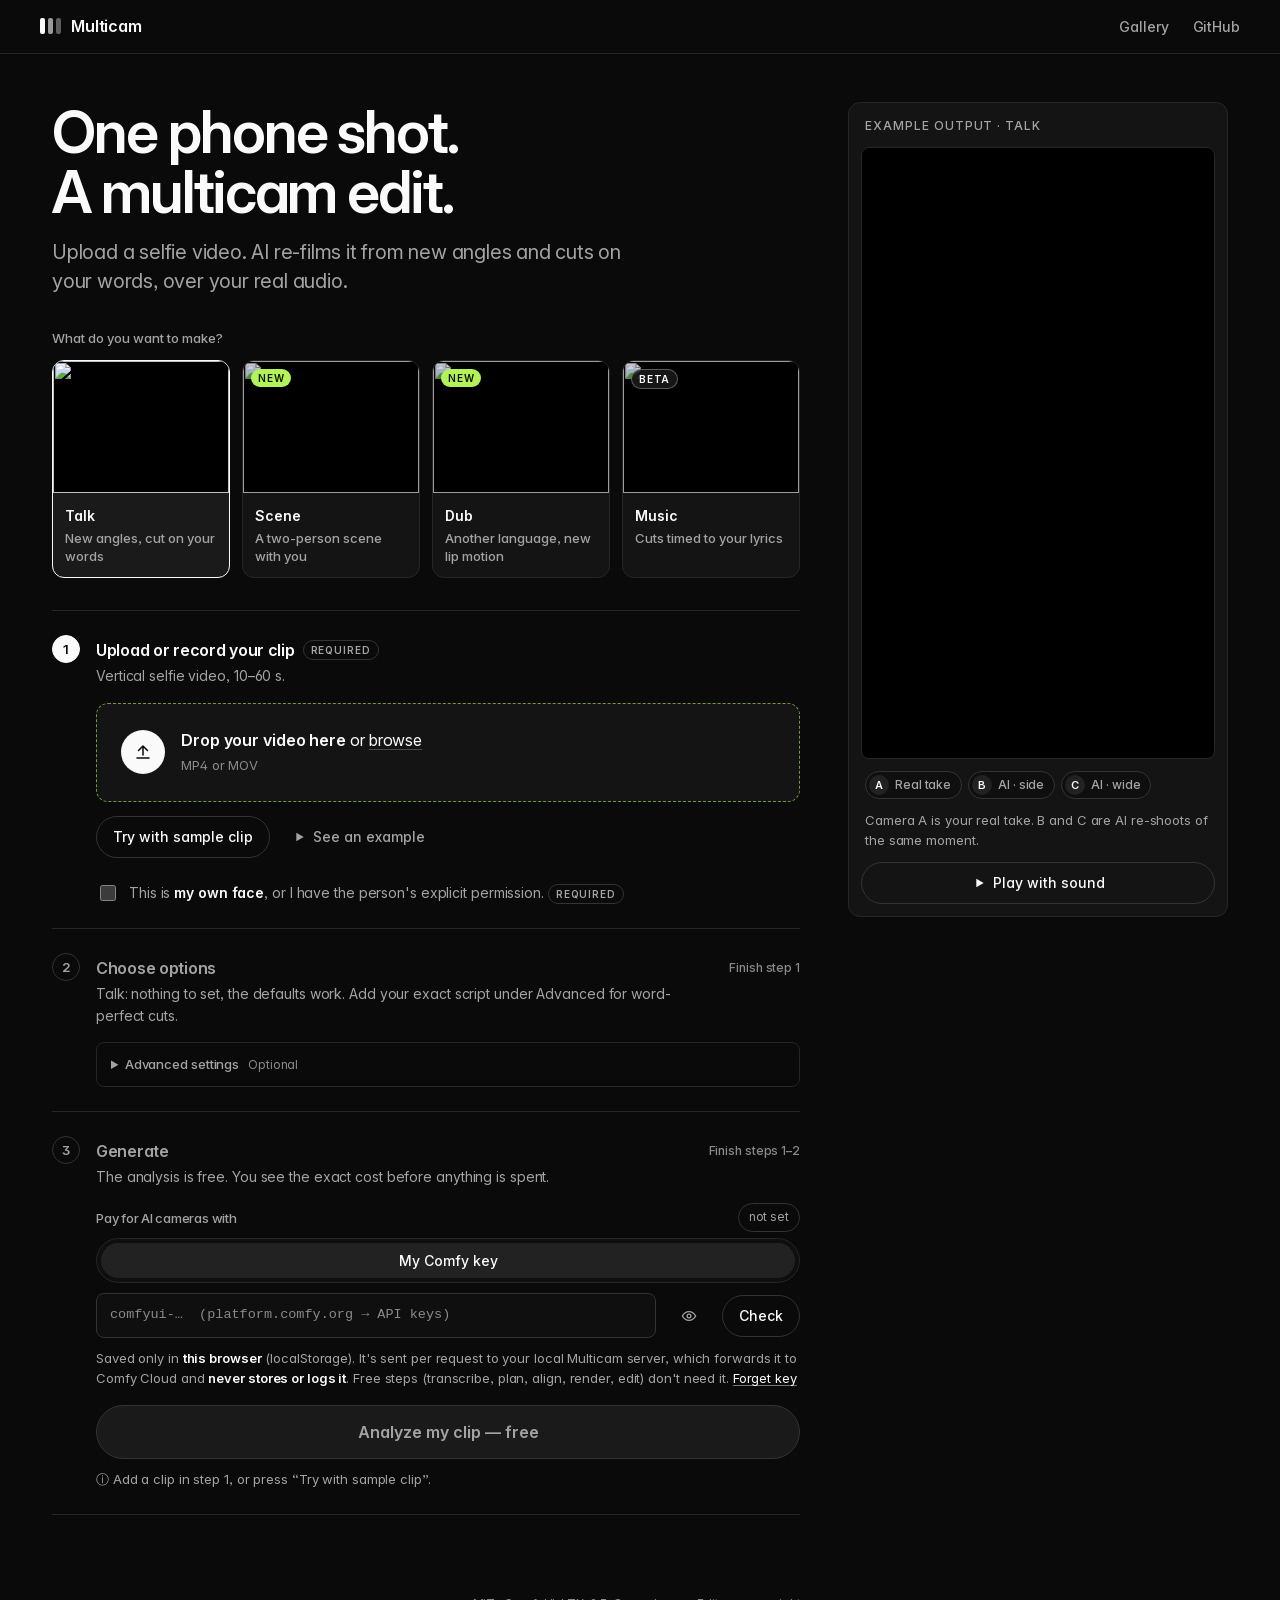
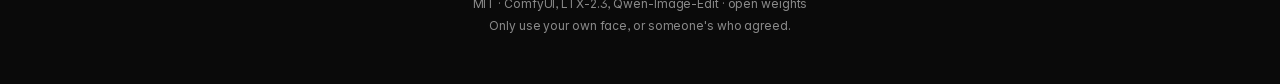
==== commit bf088309: "Your recent runs (capped local history, prune 404s, Clear); mode order Talk, Scene, Dub, Music; NEW/" ====
--- a/multicam/web/index.html
+++ b/multicam/web/index.html
@@ -39,20 +39,20 @@
         <span class="mt-name">Talk</span>
         <span class="mt-desc">New angles, cut on your words</span>
       </button>
-      <button type="button" data-mode="music" aria-pressed="false">
-        <span class="mt-media"><img src="/gallery/media/th_music.jpg" alt="" loading="lazy"></span>
-        <span class="mt-name">Music <small>beta</small></span>
-        <span class="mt-desc">Cuts timed to your lyrics</span>
-      </button>
       <button type="button" data-mode="scene" aria-pressed="false">
-        <span class="mt-media"><img src="/gallery/media/th_scene.jpg" alt="" loading="lazy"></span>
-        <span class="mt-name">Scene <small>new</small></span>
+        <span class="mt-media"><span class="mt-badge new">New</span><img src="/gallery/media/th_scene.jpg" alt="" loading="lazy"></span>
+        <span class="mt-name">Scene</span>
         <span class="mt-desc">A two-person scene with you</span>
       </button>
       <button type="button" data-mode="dub" aria-pressed="false">
-        <span class="mt-media"><img src="/gallery/media/th_dub.jpg" alt="" loading="lazy"></span>
-        <span class="mt-name">Dub <small>new</small></span>
+        <span class="mt-media"><span class="mt-badge new">New</span><img src="/gallery/media/th_dub.jpg" alt="" loading="lazy"></span>
+        <span class="mt-name">Dub</span>
         <span class="mt-desc">Another language, new lip motion</span>
+      </button>
+      <button type="button" data-mode="music" aria-pressed="false">
+        <span class="mt-media"><span class="mt-badge beta">Beta</span><img src="/gallery/media/th_music.jpg" alt="" loading="lazy"></span>
+        <span class="mt-name">Music</span>
+        <span class="mt-desc">Cuts timed to your lyrics</span>
       </button>
     </div>
 
@@ -294,6 +294,10 @@
       <p class="stage-cap" id="stageCap"></p>
       <button type="button" class="secondary wide" id="stagePlay"><svg class="i" viewBox="0 0 24 24" aria-hidden="true"><path d="M8 5.5v13l11-6.5z"/></svg>Play with sound</button>
     </div>
+    <section class="history" id="historyCard" hidden aria-labelledby="historyH">
+      <div class="hist-h"><h2 id="historyH">Your recent runs</h2><button type="button" class="linkish" id="historyClear">Clear</button></div>
+      <ol class="hist-list" id="historyList"></ol>
+    </section>
   </aside>
 </main>
 
@@ -312,6 +316,7 @@
 <script src="app.js"></script>
 <script src="scene.js"></script>
 <script src="dub.js"></script>
+<script src="history.js"></script>
 <script src="ux.js"></script>
 </body>
 </html>
--- a/multicam/web/polish.css
+++ b/multicam/web/polish.css
@@ -299,3 +299,30 @@
 .seg.choice{background:transparent;border:0;padding:0;border-radius:0}
 @media (min-width:981px){body.has-result #scEdl{display:none}}
 .sc-del .i{width:14px;height:14px}
+
+/* ---------- mode badges: top-left of the thumbnail. NEW = solid lime pill; BETA = quiet dark pill ---------- */
+.mt-badge{position:absolute;left:8px;top:8px;z-index:1;font-size:10px;font-weight:600;letter-spacing:.08em;text-transform:uppercase;
+  line-height:1;padding:4px 7px;border-radius:var(--r-pill)}
+.mt-badge.new{background:var(--acc);color:var(--acc-ink)}
+.mt-badge.beta{background:rgba(26,26,26,.88);color:var(--text);border:1px solid rgba(255,255,255,.3)}
+
+/* ---------- "Your recent runs": quiet compact list (right column on desktop, under the flow on mobile) ---------- */
+.history{margin-top:var(--s5);padding:var(--s4);border:1px solid var(--line);border-radius:var(--r-md);background:transparent}
+.hist-h{display:flex;align-items:baseline;justify-content:space-between;gap:var(--s2);margin-bottom:var(--s2)}
+.hist-h h2{font-size:var(--t-xs);font-weight:500;letter-spacing:.08em;text-transform:uppercase;color:var(--muted);margin:0}
+button.linkish{border:0;background:transparent;padding:2px 4px;font-size:var(--t-sm);color:var(--muted);text-decoration:underline;text-decoration-color:var(--line3);text-underline-offset:3px;min-height:0}
+button.linkish:hover:not(:disabled){color:var(--text);background:transparent}
+.hist-list{list-style:none;margin:0;padding:0;display:grid}
+.hist-list li+li{border-top:1px solid var(--line)}
+.hist-row{display:flex;align-items:center;gap:var(--s3);padding:var(--s2) 2px;text-decoration:none;color:var(--text);border-radius:var(--r-sm)}
+.hist-row:hover .hist-t b{text-decoration:underline;text-decoration-color:var(--line3);text-underline-offset:3px}
+.hist-row .i{color:var(--dim);margin-left:auto}
+.hist-th{width:30px;height:40px;flex:none;border-radius:6px;overflow:hidden;background:var(--panel2);border:1px solid var(--line);display:grid;place-items:center}
+.hist-th img{width:100%;height:100%;object-fit:cover;display:block}
+.hist-th i{font-style:normal;font-size:var(--t-xs);font-weight:600;color:var(--muted)}
+.hist-t{display:grid;min-width:0}
+.hist-t b{font-size:var(--t-base);font-weight:500;white-space:nowrap;overflow:hidden;text-overflow:ellipsis}
+.hist-t small{font-size:var(--t-xs);color:var(--dim)}
+body.in-project .history{display:none}
+.seg.choice button{border-radius:var(--r-md)}
+#drop:has(#dropFile:not([hidden])){border:1px solid var(--line2)}
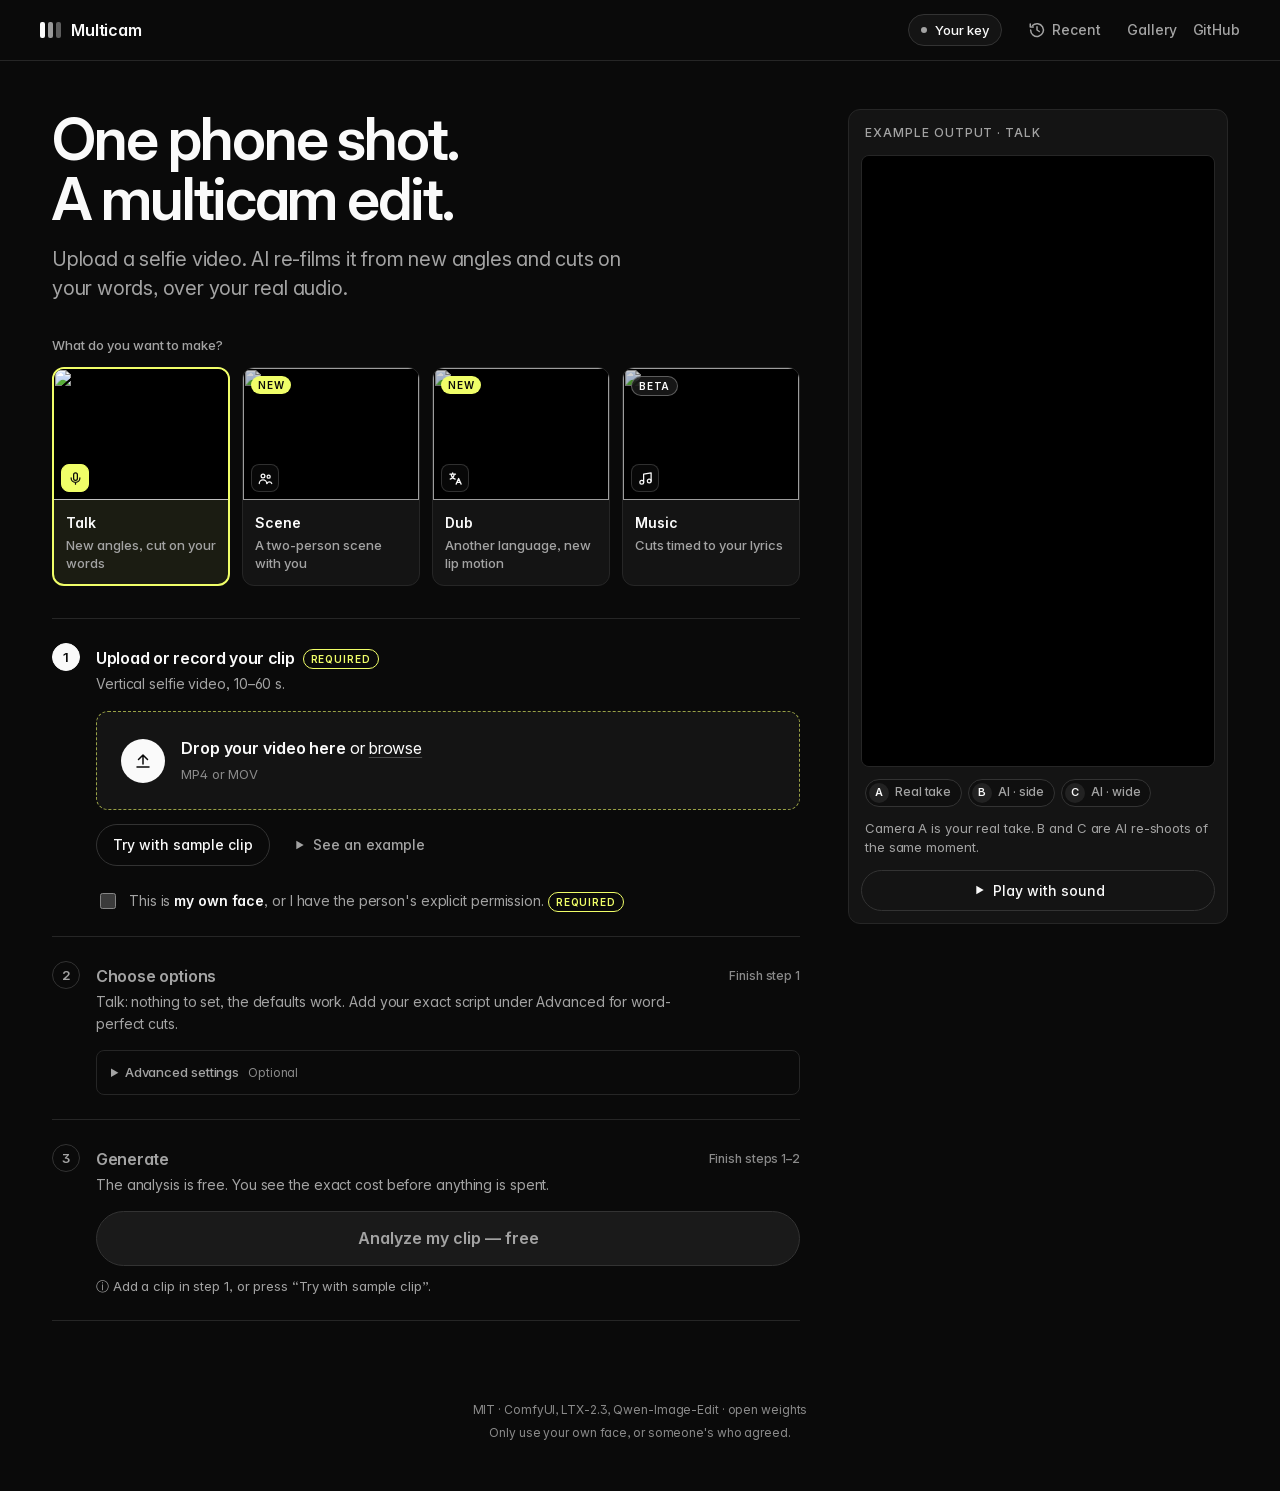
==== commit 41f9bea3: "Header payment chip + sheet, recent-runs drawer, pipeline Details hidden until a run; camera angle t" ====
--- a/multicam/web/index.html
+++ b/multicam/web/index.html
@@ -15,6 +15,8 @@
   <a class="brand" href="/"><span class="logo"><i></i><i></i><i></i></span>Multicam</a>
   <nav>
     <a href="#" id="newProject" hidden>New project</a>
+    <button type="button" class="hdr-pill" id="payPill" aria-haspopup="dialog" aria-controls="paySheet"><span class="pp-dot" aria-hidden="true"></span><span id="payPillT">Free run</span></button>
+    <button type="button" class="hdr-ic" id="histBtn" aria-haspopup="dialog" aria-controls="histSheet" aria-label="Your recent runs"><svg class="i" viewBox="0 0 24 24" aria-hidden="true"><path d="M3.5 12a8.5 8.5 0 1 0 2.5-6"/><path d="M3 4v4h4"/><path d="M12 7.5V12l3 2"/></svg><span class="hdr-lbl">Recent</span><span class="hdr-dot" id="histDot" hidden></span></button>
     <a href="/gallery/">Gallery</a>
     <a id="repoLink" href="#" target="_blank" rel="noopener">GitHub</a>
   </nav>
@@ -35,22 +37,22 @@
     <div class="mode-h"><h2>What do you want to make?</h2></div>
     <div class="modes" id="mode" role="group" aria-label="Mode">
       <button type="button" data-mode="talk" class="on" aria-pressed="true">
-        <span class="mt-media"><img src="/gallery/media/th_talk.jpg" alt="" loading="lazy"></span>
+        <span class="mt-media"><img src="/gallery/media/th_talk.jpg" alt="" loading="lazy"><span class="mt-ic"><svg viewBox="0 0 24 24" aria-hidden="true"><path d="M12 3a3 3 0 0 0-3 3v6a3 3 0 0 0 6 0V6a3 3 0 0 0-3-3z"/><path d="M19 11a7 7 0 0 1-14 0M12 18v3"/></svg></span></span>
         <span class="mt-name">Talk</span>
         <span class="mt-desc">New angles, cut on your words</span>
       </button>
       <button type="button" data-mode="scene" aria-pressed="false">
-        <span class="mt-media"><span class="mt-badge new">New</span><img src="/gallery/media/th_scene.jpg" alt="" loading="lazy"></span>
+        <span class="mt-media"><span class="mt-badge new">New</span><img src="/gallery/media/th_scene.jpg" alt="" loading="lazy"><span class="mt-ic"><svg viewBox="0 0 24 24" aria-hidden="true"><circle cx="8" cy="8" r="3"/><circle cx="17" cy="9" r="2.5"/><path d="M2 20a6 6 0 0 1 12 0M14.5 20a4 4 0 0 1 7.5 0"/></svg></span></span>
         <span class="mt-name">Scene</span>
         <span class="mt-desc">A two-person scene with you</span>
       </button>
       <button type="button" data-mode="dub" aria-pressed="false">
-        <span class="mt-media"><span class="mt-badge new">New</span><img src="/gallery/media/th_dub.jpg" alt="" loading="lazy"></span>
+        <span class="mt-media"><span class="mt-badge new">New</span><img src="/gallery/media/th_dub.jpg" alt="" loading="lazy"><span class="mt-ic"><svg viewBox="0 0 24 24" aria-hidden="true"><path d="M3 5h9M7.5 3v2M5 5c.5 4 3 7 6.5 8M10 5c-.5 4-3 7-6.5 8"/><path d="M13 21l4-9 4 9M14.4 18h5.2"/></svg></span></span>
         <span class="mt-name">Dub</span>
         <span class="mt-desc">Another language, new lip motion</span>
       </button>
       <button type="button" data-mode="music" aria-pressed="false">
-        <span class="mt-media"><span class="mt-badge beta">Beta</span><img src="/gallery/media/th_music.jpg" alt="" loading="lazy"></span>
+        <span class="mt-media"><span class="mt-badge beta">Beta</span><img src="/gallery/media/th_music.jpg" alt="" loading="lazy"><span class="mt-ic"><svg viewBox="0 0 24 24" aria-hidden="true"><path d="M9 18V5l12-2v13"/><circle cx="6" cy="18" r="3"/><circle cx="18" cy="16" r="3"/></svg></span></span>
         <span class="mt-name">Music</span>
         <span class="mt-desc">Cuts timed to your lyrics</span>
       </button>
@@ -147,11 +149,11 @@
   </section>
 
   <section class="card access" id="keyCard">
-    <div class="card-h"><h3 class="access-t">Pay for AI cameras with</h3><span class="badge" id="keyBadge">not set</span></div>
+    <div class="card-h"><h3 class="access-t">Status</h3><span class="badge" id="keyBadge">not set</span></div>
     <div class="seg access-seg" id="access" role="radiogroup" aria-label="Payment">
       <button type="button" data-a="free" role="radio">Free run <small id="accFreeN"></small></button>
       <button type="button" data-a="key" role="radio">My Comfy key</button>
-      <button type="button" data-a="judge" role="radio">Judge code</button>
+      <button type="button" data-a="judge" role="radio">Promo code</button>
     </div>
     <div class="acc-pane" id="accFree"><p class="note" id="accFreeNote">Nothing to paste. One free run per visitor: one video in any mode.</p></div>
     <div class="acc-pane" id="accKey" hidden>
@@ -160,12 +162,13 @@
         <button type="button" class="ghost" id="keyToggle" title="Show / hide" aria-label="Show or hide key"><svg class="i" viewBox="0 0 24 24" aria-hidden="true"><path d="M2 12s3.6-6.5 10-6.5S22 12 22 12s-3.6 6.5-10 6.5S2 12 2 12z"/><circle cx="12" cy="12" r="2.8"/></svg></button>
         <button type="button" class="secondary" id="keyCheck">Check</button>
       </div>
-      <p class="note" id="keyNote">Saved only in <b>this browser</b> (localStorage). It's sent per request to your local Multicam server, which forwards it to Comfy Cloud and <b>never stores or logs it</b>. Free steps (transcribe, plan, align, render, edit) don't need it. <a href="#" id="keyForget">Forget key</a></p>
+      <p class="key-line">Your key stays in this browser and is sent per request. Never stored or logged. <button type="button" class="linkish" id="keyForget2">Forget key</button></p>
+      <details class="how-keys"><summary>How keys are handled</summary><p class="note" id="keyNote">Saved only in <b>this browser</b> (localStorage). It's sent per request to your local Multicam server, which forwards it to Comfy Cloud and <b>never stores or logs it</b>. Free steps (transcribe, plan, align, render, edit) don't need it. <a href="#" id="keyForget">Forget key</a></p></details>
     </div>
     <div id="judgeBox" hidden><div class="acc-pane" id="accJudge" hidden>
-      <div class="row"><input id="judge" type="password" autocomplete="off" spellcheck="false" placeholder="judge access code" aria-label="Judge access code">
+      <div class="row"><input id="judge" type="password" autocomplete="off" spellcheck="false" placeholder="Enter promo code" aria-label="Promo code">
       <button type="button" class="secondary" id="judgeCheck">Use code</button></div>
-      <p class="note small">Challenge judges got a private code that runs a few jobs on the maintainer's credits. Leave the key empty to use it.</p>
+      <p class="note small">Have a promo code? It runs a few generations on our credits, no Comfy key needed.</p>
     </div></div>
   </section>
 
@@ -218,7 +221,7 @@
   </section>
 
   <section class="card" id="progressCard" hidden>
-    <div class="card-h"><h2><span class="n">3</span>Pipeline</h2><span class="badge" id="busyBadge"></span></div>
+    <div class="card-h"><button type="button" class="pipe-toggle" id="pipeToggle" aria-expanded="false" aria-controls="steps">Details<span class="jp-chev" aria-hidden="true"></span></button><span class="badge" id="busyBadge"></span></div>
     <ol class="steps" id="steps"></ol>
     <div class="jobs" id="jobs"></div>
     <div class="err" id="err" hidden></div>
@@ -294,10 +297,6 @@
       <p class="stage-cap" id="stageCap"></p>
       <button type="button" class="secondary wide" id="stagePlay"><svg class="i" viewBox="0 0 24 24" aria-hidden="true"><path d="M8 5.5v13l11-6.5z"/></svg>Play with sound</button>
     </div>
-    <section class="history" id="historyCard" hidden aria-labelledby="historyH">
-      <div class="hist-h"><h2 id="historyH">Your recent runs</h2><button type="button" class="linkish" id="historyClear">Clear</button></div>
-      <ol class="hist-list" id="historyList"></ol>
-    </section>
   </aside>
 </main>
 
@@ -305,6 +304,17 @@
   <span>MIT · ComfyUI, LTX-2.3, Qwen-Image-Edit · open weights</span>
   <span>Only use your own face, or someone's who agreed.</span>
 </footer>
+<div class="sheet-back" id="sheetBack" hidden></div>
+<aside class="sheet" id="paySheet" hidden role="dialog" aria-modal="true" aria-labelledby="payH">
+  <div class="sheet-h"><h2 id="payH">Pay for AI cameras</h2><button type="button" class="ghost sheet-x" aria-label="Close"><svg class="i" viewBox="0 0 24 24" aria-hidden="true"><path d="M6 6l12 12M18 6L6 18"/></svg></button></div>
+  <p class="pay-reason" id="payReason" role="status" hidden></p>
+  <div id="paySlot"></div>
+</aside>
+<aside class="sheet" id="histSheet" hidden role="dialog" aria-modal="true" aria-labelledby="historyH">
+  <div class="sheet-h"><h2 id="historyH">Your recent runs</h2><div class="row"><button type="button" class="linkish" id="historyClear">Clear</button><button type="button" class="ghost sheet-x" aria-label="Close"><svg class="i" viewBox="0 0 24 24" aria-hidden="true"><path d="M6 6l12 12M18 6L6 18"/></svg></button></div></div>
+  <ol class="hist-list" id="historyList"></ol>
+  <p class="hist-empty muted small" id="historyEmpty">Projects you open or create here show up in this list. Only this browser keeps it.</p>
+</aside>
 <div class="toast" id="toast"></div>
 <dialog id="confirm">
   <form method="dialog">
--- a/multicam/web/style.css
+++ b/multicam/web/style.css
@@ -5,7 +5,7 @@
   --bg:#0a0a0a;--bg2:#0f0f0f;--panel:#141414;--panel2:#1a1a1a;--raise:#222222;--line:#262626;--line2:#333333;--line3:#4a4a4a;
   --text:#fafafa;--muted:#a3a3a3;--dim:#8a8a8a;
   /* the ONE accent: required-empty upload zones, focus rings, selected states. Never a CTA fill. */
-  --acc:#b4f25a;--acc-ink:#0b1400;--acc-soft:rgba(180,242,90,.10);--acc-line:rgba(180,242,90,.6);
+  --acc:#f0fe68;--acc-ink:#0a0a0a;--acc-soft:rgba(240,254,104,.10);--acc-line:rgba(240,254,104,.6);
   /* primary CTA: solid white pill, black text */
   --cta:#fafafa;--cta-ink:#0a0a0a;
   /* status text only (not accents) */
@@ -68,7 +68,7 @@
 .note{color:var(--muted);font-size:13px;margin:10px 0 0}.note b{color:var(--text)}
 .muted{color:var(--muted)}.small{font-size:13px}
 .drop{display:block;border:2px dashed var(--line3);border-radius:16px;padding:28px 22px;cursor:pointer;transition:.15s;background:var(--panel2)}
-.drop:hover,.drop.over{border-color:var(--acc);background:#161a10}
+.drop:hover,.drop.over{border-color:var(--acc);background:#1b1c12}
 #step1[data-state=active] .drop{border-color:var(--acc-line)}
 .drop-in{display:flex;gap:16px;align-items:center}.drop-in small{color:var(--muted)}
 .drop-ic{width:52px;height:52px;border-radius:14px;display:grid;place-items:center;background:var(--text);color:var(--bg);flex:none}
@@ -368,7 +368,7 @@
 .choice button{display:flex;align-items:center;justify-content:flex-start;gap:10px;text-align:left;padding:12px;min-height:64px;
   background:var(--panel2);border:1.5px solid var(--line3);border-radius:14px;color:var(--text);position:relative}
 .choice button:hover:not(.on){background:var(--raise);border-color:#5c5c5c}
-.choice button.on{background:#161a10;border:2px solid var(--acc);padding:11.5px;box-shadow:0 0 0 3px var(--acc-soft)}
+.choice button.on{background:#1b1c12;border:2px solid var(--acc);padding:11.5px;box-shadow:0 0 0 3px var(--acc-soft)}
 .choice button.on:after{content:"✓";position:absolute;top:6px;right:8px;width:20px;height:20px;border-radius:50%;display:grid;place-items:center;
   background:var(--acc);color:var(--acc-ink);font-size:12px;font-weight:900}
 .ch-ic{width:34px;height:34px;flex:none;border-radius:10px;display:grid;place-items:center;background:var(--raise);color:var(--text)}
@@ -376,7 +376,7 @@
 .ch-ic svg{width:18px;height:18px;fill:none;stroke:currentColor;stroke-width:2;stroke-linecap:round;stroke-linejoin:round}
 .ch-t{display:grid;gap:1px;min-width:0;padding-right:16px}.ch-t b{font-size:14px;color:var(--text)}.ch-t small{font-size:12px;color:#b5b5b5;font-weight:500;margin:0}
 .drop-sm{padding:18px}
-.drop.filled{border:2px solid var(--acc);background:#161a10}
+.drop.filled{border:2px solid var(--acc);background:#1b1c12}
 #scPhotoBox .drop:not(.filled){border-color:var(--acc-line)}
 .drop-file .ok-check{width:26px;height:26px;border-radius:50%;display:grid;place-items:center;background:var(--acc);color:var(--acc-ink);font-weight:900;flex:none}
 #scPhotoFile img{width:72px;height:72px;object-fit:cover;border-radius:12px;display:block}
@@ -384,7 +384,7 @@
 @media (max-width:560px){.choice button{min-height:56px}}
 
 /* running jobs: leave-and-come-back note */
-.leave{margin:0 0 14px;padding:12px 14px;border-radius:14px;background:#161a10;border:1px solid var(--acc-line);display:grid;gap:10px;font-size:13.5px;color:var(--text)}
+.leave{margin:0 0 14px;padding:12px 14px;border-radius:14px;background:#1b1c12;border:1px solid var(--acc-line);display:grid;gap:10px;font-size:13.5px;color:var(--text)}
 .leave-row{display:flex;gap:8px}.leave-url{flex:1;font-family:ui-monospace,Menlo,monospace;font-size:12.5px}
 @media (max-width:560px){.leave-row{flex-direction:column}}
 
@@ -392,16 +392,16 @@
 .cam-field-h{display:flex;align-items:center;gap:8px;flex-wrap:wrap}
 .cam-field-h small{flex-basis:100%;margin:0}
 .cam-field{border:2px solid var(--line2);border-radius:14px;padding:10px;background:var(--panel2);transition:border-color .2s,box-shadow .2s}
-.cam-field.is-empty{border:2px dashed var(--acc);background:rgba(180,242,90,.06)}
+.cam-field.is-empty{border:2px dashed var(--acc);background:rgba(240,254,104,.06)}
 .cam-empty{padding:12px 6px;color:var(--text);font-size:14.5px;line-height:1.5}
 .cam-empty b{color:var(--text)}
 .cam-field .sc-line{grid-template-columns:minmax(0,1fr) auto}.cam-field .sc-line .sc-text{grid-column:1/-1;padding:11px 12px}
 .cam-field .sc-line:last-child{border-bottom:0;margin-bottom:0;padding-bottom:0}
 .cam-field .sc-text,.cam-field .db-text{background:var(--raise);border:1.5px solid var(--line3);color:var(--text);font-size:15px}
-.cam-field .sc-text.empty,.cam-field .db-text.empty{border:1.5px dashed var(--acc);background:#161a10}
+.cam-field .sc-text.empty,.cam-field .db-text.empty{border:1.5px dashed var(--acc);background:#1b1c12}
 .cam-field .sc-text::placeholder,.cam-field .db-text::placeholder{color:#8f8f8f}
 .cam-field.flash{animation:camflash 1.6s ease-out}
-@keyframes camflash{0%{box-shadow:0 0 0 0 rgba(180,242,90,.9);border-color:var(--acc);background:rgba(180,242,90,.22)}100%{box-shadow:0 0 0 10px rgba(180,242,90,0)}}
+@keyframes camflash{0%{box-shadow:0 0 0 0 rgba(240,254,104,.9);border-color:var(--acc);background:rgba(240,254,104,.22)}100%{box-shadow:0 0 0 10px rgba(240,254,104,0)}}
 .filled-note{margin:8px 2px 0;color:var(--acc);font-weight:700;font-size:14px}
 button.suggest{border:1.5px solid var(--acc-line);color:var(--text);background:var(--panel2);font-weight:700}
 button.suggest:hover:not(:disabled){background:var(--raise);border-color:var(--acc)}
@@ -491,7 +491,7 @@
   background:var(--panel2);border:1.5px solid var(--line3);border-radius:14px;color:var(--text);cursor:pointer}
 .sc-pick:hover:not(.chosen){background:var(--raise);border-color:#5c5c5c}
 .sc-pick img{width:100%;aspect-ratio:9/16;object-fit:cover;border-radius:9px;display:block;background:#000}
-.sc-pick.chosen{background:#161a10;border:2px solid var(--acc);padding:5.5px;box-shadow:0 0 0 3px var(--acc-soft)}
+.sc-pick.chosen{background:#1b1c12;border:2px solid var(--acc);padding:5.5px;box-shadow:0 0 0 3px var(--acc-soft)}
 .sc-pick.chosen:after{content:"✓";position:absolute;top:10px;right:10px;width:22px;height:22px;border-radius:50%;display:grid;place-items:center;
   background:var(--acc);color:var(--acc-ink);font-size:13px;font-weight:900}
 .sc-use{position:absolute;left:10px;top:10px;font-size:10.5px;font-weight:800;letter-spacing:.05em;text-transform:uppercase;padding:2px 7px;border-radius:99px;background:var(--acc);color:var(--acc-ink)}
--- a/multicam/web/polish.css
+++ b/multicam/web/polish.css
@@ -145,7 +145,7 @@
 .choice button{background:var(--panel);border:1px solid var(--line2);border-radius:var(--r-md);min-height:60px;padding:12px}
 .choice button:hover:not(.on){background:var(--panel2);border-color:var(--line3)}
 .choice button.on{background:var(--panel2);border:1px solid var(--acc);padding:12px;box-shadow:0 0 0 1px var(--acc) inset}
-.choice button.on:after,.sc-pick.chosen:after{content:"";background:var(--acc) url("data:image/svg+xml,%3Csvg xmlns='http://www.w3.org/2000/svg' viewBox='0 0 24 24' fill='none' stroke='%230b1400' stroke-width='3.2' stroke-linecap='round' stroke-linejoin='round'%3E%3Cpath d='M5 12.5l4.5 4.5L19 7.5'/%3E%3C/svg%3E") center/12px no-repeat}
+.choice button.on:after,.sc-pick.chosen:after{content:"";background:var(--acc) url("data:image/svg+xml,%3Csvg xmlns='http://www.w3.org/2000/svg' viewBox='0 0 24 24' fill='none' stroke='%230a0a0a' stroke-width='3.2' stroke-linecap='round' stroke-linejoin='round'%3E%3Cpath d='M5 12.5l4.5 4.5L19 7.5'/%3E%3C/svg%3E") center/12px no-repeat}
 .ch-ic{background:var(--raise);border-radius:var(--r-sm)}
 .choice button.on .ch-ic{background:var(--text);color:var(--bg)}
 .ch-t b{font-weight:600}
@@ -326,3 +326,121 @@
 body.in-project .history{display:none}
 .seg.choice button{border-radius:var(--r-md)}
 #drop:has(#dropFile:not([hidden])){border:1px solid var(--line2)}
+
+/* ---------- camera angle tiles (replace the label-only presets) ---------- */
+.framing-note{display:flex;gap:10px;align-items:flex-start;margin:0 0 var(--s3);padding:10px 12px;border:1px solid var(--line);border-radius:var(--r-sm);background:var(--bg2);font-size:var(--t-sm);color:var(--text)}
+.framing-note .i{color:var(--muted);margin-top:2px}
+.ang-tiles{display:grid;grid-template-columns:repeat(auto-fill,minmax(96px,1fr));gap:8px;margin:8px 0}
+button.preset.ang{display:flex;flex-direction:column;align-items:stretch;gap:2px;padding:4px 4px 8px;text-align:left;white-space:normal;border-radius:var(--r-md);
+  background:var(--panel);border:1px solid var(--line2);font-size:var(--t-sm);color:var(--text);box-shadow:none;min-width:0}
+button.preset.ang:hover:not(:disabled){background:var(--panel2);border-color:var(--line3)}
+button.preset.ang.on{border-color:var(--acc);box-shadow:0 0 0 1px var(--acc) inset;background:var(--panel2)}
+.ang-m{position:relative;display:block;aspect-ratio:3/4;border-radius:8px;overflow:hidden;background:#000;margin-bottom:4px}
+.ang-m img,.ang-m video{width:100%;height:100%;object-fit:cover;display:block}
+.ang-m.flip img,.ang-m.flip video{transform:scaleX(-1)}
+.ang-s{position:absolute;left:6px;top:6px;font-size:10px;font-weight:600;letter-spacing:.08em;text-transform:uppercase;line-height:1;padding:4px 6px;border-radius:var(--r-pill);background:rgba(10,10,10,.82);color:var(--text);border:1px solid rgba(255,255,255,.3)}
+.ang-s.sub{color:var(--muted);border-color:rgba(255,255,255,.16)}
+.ang-n{font-weight:600;font-size:var(--t-sm);padding:0 4px}
+.ang-h{font-size:var(--t-xs);line-height:1.35;color:var(--muted);padding:0 4px}
+@media (max-width:560px){.ang-tiles{grid-template-columns:repeat(3,minmax(0,1fr))}}
+
+/* ---------- header: payment pill + recent-runs icon ---------- */
+.top nav{align-items:center;gap:var(--s4)}
+.hdr-pill{display:inline-flex;align-items:center;gap:8px;height:32px;padding:0 12px;border-radius:var(--r-pill);border:1px solid var(--line2);background:var(--panel);
+  font-size:var(--t-sm);font-weight:500;color:var(--text);min-height:0}
+.hdr-pill .pp-dot{width:6px;height:6px;border-radius:50%;background:var(--muted)}
+.hdr-pill.out .pp-dot{background:var(--warn)}
+.hdr-ic{position:relative;display:inline-flex;align-items:center;gap:6px;height:32px;padding:0 10px;border:0;background:transparent;color:var(--muted);font-size:var(--t-base);font-weight:500;min-height:0}
+.hdr-ic:hover:not(:disabled){color:var(--text);background:transparent}
+.hdr-ic .i{width:18px;height:18px}
+.hdr-dot{position:absolute;top:5px;left:22px;width:7px;height:7px;border-radius:50%;background:var(--acc);box-shadow:0 0 0 2px var(--bg)}
+#runsLeft{cursor:pointer}
+
+/* ---------- sheets: right drawer (desktop), bottom sheet (mobile) ---------- */
+.sheet-back{position:fixed;inset:0;z-index:40;background:rgba(0,0,0,.6);opacity:0;transition:opacity .2s var(--ease)}
+.sheet-back.in{opacity:1}
+.sheet{position:fixed;z-index:41;top:0;right:0;bottom:0;width:min(420px,100%);overflow:auto;background:var(--panel);border-left:1px solid var(--line2);
+  padding:var(--s5);display:grid;align-content:start;gap:var(--s4);transform:translateX(16px);opacity:0;transition:transform .22s var(--ease),opacity .22s var(--ease)}
+.sheet.in{transform:none;opacity:1}
+.sheet-h{display:flex;align-items:center;justify-content:space-between;gap:var(--s2)}
+.sheet-h h2{font-size:var(--t-md);font-weight:600;margin:0}
+.sheet-h .row{gap:var(--s2)}
+.sheet-x{width:36px;height:36px;padding:0;min-height:0}
+body.sheet-open{overflow:hidden}
+.pay-reason{margin:0;padding:10px 12px;border-radius:var(--r-sm);border:1px solid var(--acc-line);background:var(--acc-soft);font-size:var(--t-sm);color:var(--text)}
+.sheet #keyCard{margin:0;padding:0;background:transparent;border:0}
+.sheet .access .card-h{margin:0 0 var(--s2)}
+.sheet .acc-pane .row{margin-top:var(--s3)}
+.key-line{margin:var(--s3) 0 0;font-size:var(--t-sm);color:var(--muted)}
+.how-keys{margin-top:var(--s2)}
+.how-keys summary{cursor:pointer;font-size:var(--t-sm);color:var(--muted);list-style:none}
+.how-keys summary::-webkit-details-marker{display:none}
+.how-keys summary:before{content:"";display:inline-block;width:6px;height:6px;margin:0 8px 2px 2px;border-right:1.5px solid currentColor;border-bottom:1.5px solid currentColor;transform:rotate(-45deg);transition:transform .15s}
+.how-keys[open] summary:before{transform:rotate(45deg)}
+.how-keys .note{margin-top:var(--s2)}
+/* the 3-way payment switch: a normal pill, three equal segments, fixed height */
+.sheet .access-seg{display:grid;grid-template-columns:repeat(var(--n,3),minmax(0,1fr));height:40px;padding:3px;gap:3px;border-radius:var(--r-pill);margin:0}
+.sheet .access-seg button{height:32px;min-height:0!important;padding:0 8px;border-radius:var(--r-pill);font-size:var(--t-sm);line-height:1;white-space:nowrap;overflow:hidden;text-overflow:ellipsis}
+.sheet .access-seg button small{display:none}
+.sheet .access-seg button[hidden]{display:none}
+.hist-list{margin-top:calc(-1 * var(--s2))}
+.hist-empty{margin:0}
+
+/* ---------- pipeline: hidden until a run starts, then one "Details" line ---------- */
+#progressCard{background:transparent;border:0;padding:0;margin:var(--s3) 0}
+#progressCard .card-h{margin:0;justify-content:flex-start;gap:var(--s3)}
+.pipe-toggle{display:inline-flex;align-items:center;gap:8px;border:0;background:transparent;padding:4px 0;min-height:0;font-size:var(--t-sm);font-weight:500;color:var(--muted)}
+.pipe-toggle:hover:not(:disabled){background:transparent;color:var(--text)}
+.pipe-toggle .jp-chev{display:block;width:6px;height:6px;border-right:1.5px solid currentColor;border-bottom:1.5px solid currentColor;transform:rotate(45deg);margin-top:-3px}
+#progressCard.open .pipe-toggle .jp-chev{transform:rotate(-135deg);margin-top:3px}
+#progressCard:not(.open) #steps,#progressCard:not(.open) #jobs{display:none}
+#progressCard.open #steps{margin-top:var(--s2)}
+#progressCard .leave{display:none}
+.stage #progressCard .steps{grid-template-columns:repeat(2,minmax(0,1fr))}
+
+@media (max-width:560px){
+  .hdr-lbl{display:none}
+  .top nav{gap:var(--s2)}
+  .top nav a[href="/gallery/"],#repoLink{font-size:var(--t-sm)}
+  .hdr-pill{height:30px;padding:0 10px;font-size:var(--t-xs)}
+  .sheet{top:auto;left:0;right:0;width:100%;max-height:86vh;border-left:0;border-top:1px solid var(--line2);border-radius:16px 16px 0 0;transform:translateY(24px);padding:var(--s4) var(--s4) calc(var(--s5) + env(safe-area-inset-bottom))}
+  .sheet.in{transform:none}
+}
+.framing-note{grid-column:1/-1}
+button.preset.ang{justify-content:flex-start}
+.seg.engine{border-radius:var(--r-md)}
+.seg.engine button{border-radius:8px}
+@media (max-width:560px){
+  #repoLink{display:none}
+  .top{gap:8px}
+  .top nav{gap:6px;min-width:0}
+  #newProject{font-size:var(--t-sm);white-space:nowrap}
+  .brand{font-size:var(--t-base)}
+}
+@media (max-width:380px){.top nav a[href="/gallery/"]{display:none}}
+@media (max-width:560px){body.in-project .top nav a[href="/gallery/"]{display:none}}
+
+/* ---------- shared header on subpages: active item + mobile breadcrumb ---------- */
+.top nav a.active{color:var(--text)}
+.top nav a.active:not(.hdr-pill){text-decoration:underline;text-decoration-color:var(--acc);text-underline-offset:6px;text-decoration-thickness:2px}
+.crumb{display:none}
+@media (max-width:560px){
+  .crumb{display:flex;align-items:center;gap:8px;padding:10px 16px 0;font-size:var(--t-sm);color:var(--dim)}
+  .crumb a{display:inline-flex;align-items:center;gap:4px;color:var(--text);text-decoration:none}
+  .crumb .i{width:14px;height:14px}
+  .top .nav-new{display:none}
+}
+
+/* ---------- accent details (Comfy yellow #f0fe68, the only accent) ---------- */
+.modes button.on{border:2px solid var(--acc);background:#1b1c12;box-shadow:none}
+.modes button.on .mt-media{margin:-1px -1px 0}
+.mt-ic{position:absolute;left:8px;bottom:8px;width:28px;height:28px;border-radius:8px;display:grid;place-items:center;background:rgba(10,10,10,.82);color:var(--text);border:1px solid rgba(255,255,255,.16)}
+.modes button.on .mt-ic{background:var(--acc);color:var(--acc-ink);border-color:var(--acc)}
+.mt-ic svg{width:15px;height:15px;fill:none;stroke:currentColor;stroke-width:2;stroke-linecap:round;stroke-linejoin:round}
+.req{color:var(--acc);border:1px solid var(--acc);background:transparent}
+.consent input{accent-color:var(--acc)}
+.consent:has(input:checked) b{color:var(--text)}
+.choice button.on,.sc-pick.chosen,button.preset.ang.on{border-color:var(--acc);box-shadow:0 0 0 1px var(--acc) inset;background:#1b1c12}
+.choice button.on .ch-ic{background:var(--acc);color:var(--acc-ink)}
+.hdr-dot{background:var(--acc)}
+.mt-badge.new{background:var(--acc);color:#0a0a0a}
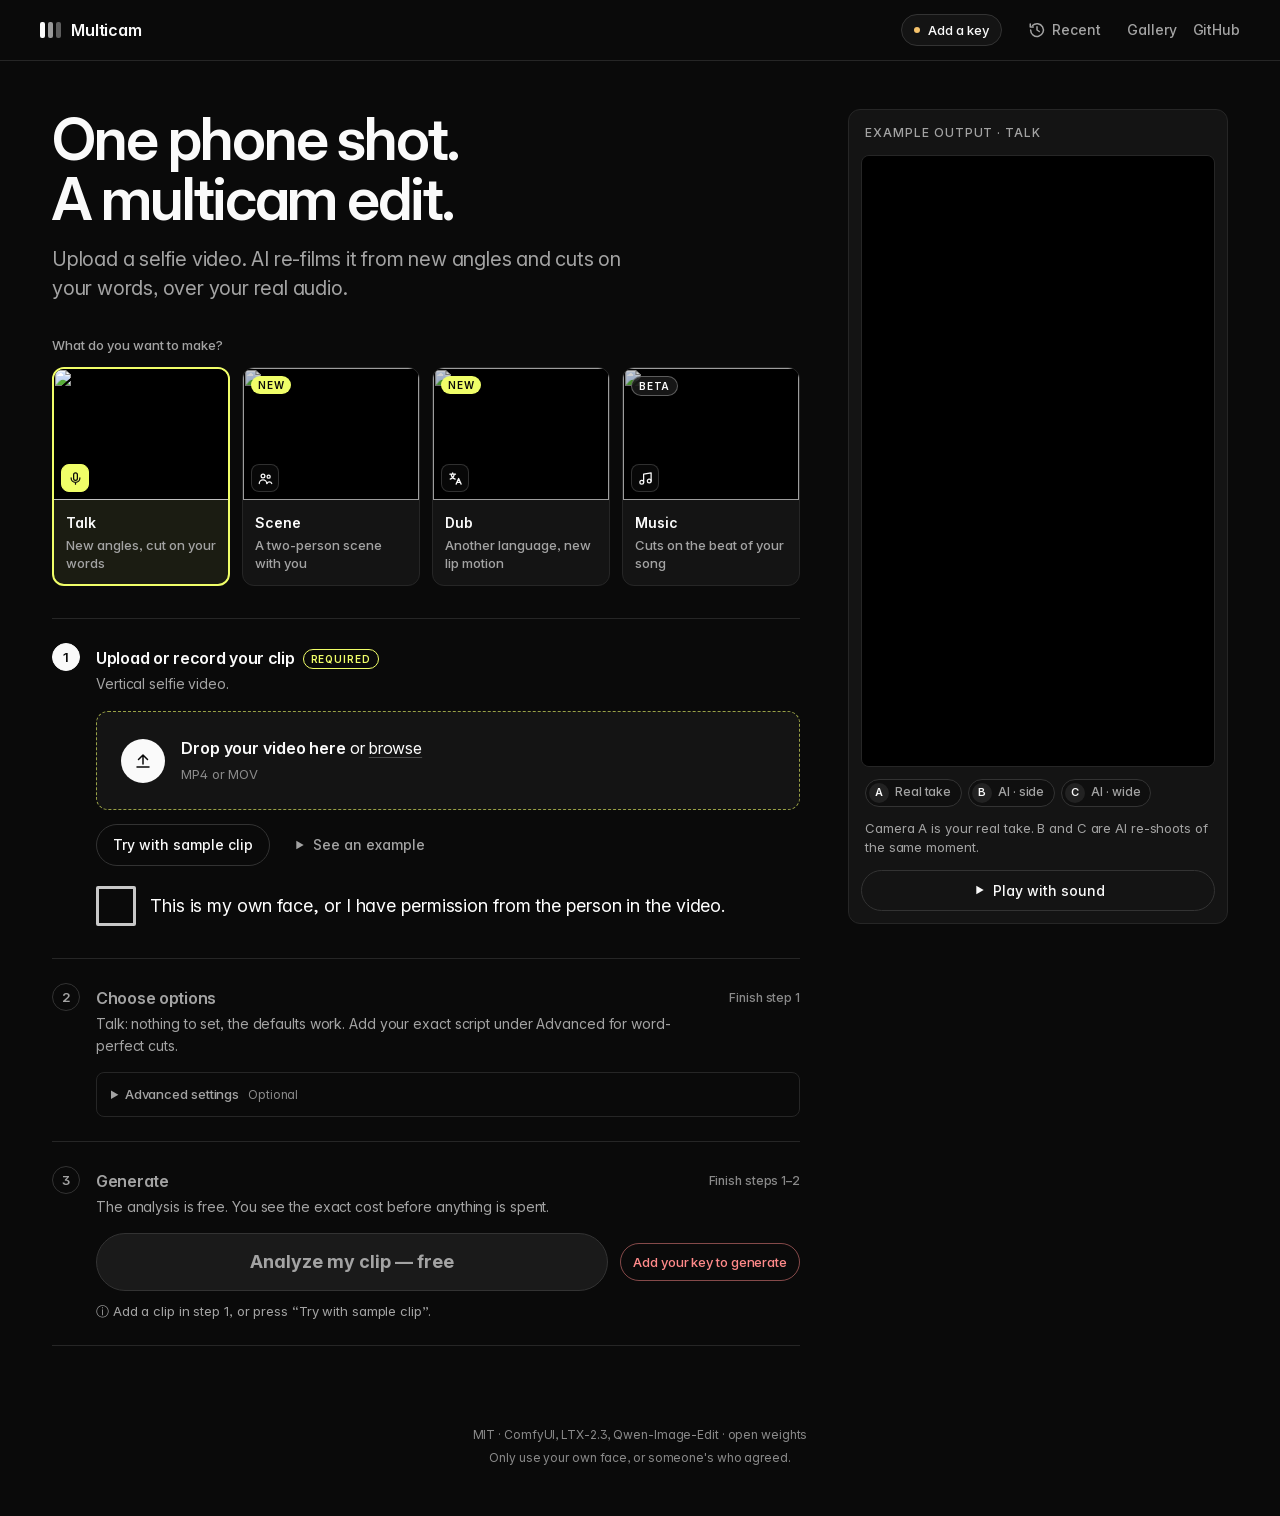
==== commit cd752852: "Web UI: pay-mode switch, consent v2, Request more runs, upload limits, Retry, mobile playback, selec" ====
--- a/multicam/web/index.html
+++ b/multicam/web/index.html
@@ -3,9 +3,69 @@
 <head>
 <meta charset="utf-8">
 <meta name="viewport" content="width=device-width,initial-scale=1,viewport-fit=cover">
-<title>Multicam · one phone shot → multicam edit</title>
+<title>Multicam · one phone shot in, a whole camera crew out</title>
+<meta name="description" content="Turn one phone clip into an edited multicam video: close-ups, profile, wide and low angles cut on your words. Talk, Scene, Dub and Music modes, built on open models in ComfyUI (LTX-2.3, Qwen-Image-Edit).">
+<link rel="canonical" href="https://multicam.apsolut.dev/">
+<meta name="robots" content="index,follow">
+<meta name="author" content="Aleksandar Perisic">
+<meta property="og:type" content="website">
+<meta property="og:site_name" content="Multicam">
+<meta property="og:title" content="Multicam: one phone shot in. A whole camera crew out.">
+<meta property="og:description" content="Turn one phone clip into an edited multicam video: close-ups, profile, wide and low angles cut on your words. Talk, Scene, Dub and Music modes, built on open models in ComfyUI (LTX-2.3, Qwen-Image-Edit).">
+<meta property="og:url" content="https://multicam.apsolut.dev/">
+<meta property="og:image" content="https://multicam.apsolut.dev/og.png">
+<meta property="og:image:type" content="image/png">
+<meta property="og:image:width" content="1200">
+<meta property="og:image:height" content="630">
+<meta property="og:image:alt" content="Multicam: one phone shot (camera A) next to four AI camera angles: close-up, profile, wide and low angle.">
+<meta property="og:locale" content="en_US">
+<meta name="twitter:card" content="summary_large_image">
+<meta name="twitter:site" content="@apsolut">
+<meta name="twitter:creator" content="@apsolut">
+<meta name="twitter:title" content="Multicam: one phone shot in. A whole camera crew out.">
+<meta name="twitter:description" content="Turn one phone clip into an edited multicam video: close-ups, profile, wide and low angles cut on your words. Talk, Scene, Dub and Music modes, built on open models in ComfyUI (LTX-2.3, Qwen-Image-Edit).">
+<meta name="twitter:image" content="https://multicam.apsolut.dev/og.png">
+<meta name="twitter:image:alt" content="Multicam: one phone shot (camera A) next to four AI camera angles: close-up, profile, wide and low angle.">
 <meta name="theme-color" content="#0a0a0a">
-<link rel="icon" href="data:image/svg+xml,<svg xmlns='http://www.w3.org/2000/svg' viewBox='0 0 32 32'><rect width='32' height='32' rx='8' fill='%230a0a0a'/><rect x='7' y='9' width='4' height='14' rx='1.5' fill='white'/><rect x='14' y='9' width='4' height='14' rx='1.5' fill='white' opacity='.6'/><rect x='21' y='9' width='4' height='14' rx='1.5' fill='white' opacity='.35'/></svg>">
+<meta name="color-scheme" content="dark">
+<link rel="icon" href="/favicon.svg" type="image/svg+xml">
+<link rel="icon" href="/favicon-32.png" type="image/png" sizes="32x32">
+<link rel="apple-touch-icon" href="/apple-touch-icon.png" sizes="180x180">
+<script type="application/ld+json">
+{
+ "@context": "https://schema.org",
+ "@type": "WebApplication",
+ "name": "Multicam",
+ "alternateName": "Multicam from one phone shot",
+ "url": "https://multicam.apsolut.dev/",
+ "description": "Turn one phone clip into an edited multicam video: close-ups, profile, wide and low angles cut on your words. Talk, Scene, Dub and Music modes, built on open models in ComfyUI (LTX-2.3, Qwen-Image-Edit).",
+ "image": "https://multicam.apsolut.dev/og.png",
+ "applicationCategory": "MultimediaApplication",
+ "operatingSystem": "Any (web browser)",
+ "browserRequirements": "Requires JavaScript and a modern browser",
+ "author": {
+  "@type": "Person",
+  "name": "Aleksandar Perisic",
+  "alternateName": "apsolut",
+  "url": "https://github.com/apsolut",
+  "sameAs": [
+   "https://x.com/apsolut",
+   "https://github.com/apsolut"
+  ]
+ },
+ "offers": {
+  "@type": "Offer",
+  "price": "0",
+  "priceCurrency": "USD"
+ },
+ "isAccessibleForFree": true,
+ "license": "https://github.com/apsolut/one-shot-multicam/blob/main/LICENSE",
+ "codeRepository": "https://github.com/apsolut/one-shot-multicam",
+ "sameAs": [
+  "https://github.com/apsolut/one-shot-multicam"
+ ]
+}
+</script>
 <link rel="preload" href="fonts/InterVariable.woff2" as="font" type="font/woff2" crossorigin>
 <link rel="stylesheet" href="style.css">
 <link rel="stylesheet" href="polish.css">
@@ -54,7 +114,7 @@
       <button type="button" data-mode="music" aria-pressed="false">
         <span class="mt-media"><span class="mt-badge beta">Beta</span><img src="/gallery/media/th_music.jpg" alt="" loading="lazy"><span class="mt-ic"><svg viewBox="0 0 24 24" aria-hidden="true"><path d="M9 18V5l12-2v13"/><circle cx="6" cy="18" r="3"/><circle cx="18" cy="16" r="3"/></svg></span></span>
         <span class="mt-name">Music</span>
-        <span class="mt-desc">Cuts timed to your lyrics</span>
+        <span class="mt-desc">Cuts on the beat of your song</span>
       </button>
     </div>
 
@@ -62,9 +122,10 @@
       <li class="step" id="step1" data-state="active">
         <div class="step-h"><span class="step-n" aria-hidden="true"><i>1</i></span>
           <div class="step-t"><h3>Upload or record your clip <span class="req">Required</span></h3>
-          <p class="step-sub" id="dropHint">Vertical selfie video, 10–60 s.</p></div>
+          <p class="step-sub" id="dropHint">Vertical selfie video.</p></div>
           <span class="step-st" id="step1St"></span></div>
         <div class="step-b">
+          <p class="file-err" id="fileErr" role="alert"></p>
           <label class="drop" id="drop">
             <input type="file" id="file" accept="video/*" hidden>
             <div class="drop-in">
@@ -78,7 +139,10 @@
             <button type="button" class="secondary" id="sampleBtn">Try with sample clip</button>
             <button type="button" class="ghost" id="exampleBtn"><svg class="i" viewBox="0 0 24 24" aria-hidden="true"><path d="M8 5.5v13l11-6.5z"/></svg>See an example</button>
           </div>
-          <label class="consent"><input type="checkbox" id="consent" required aria-required="true"><span>This is <b>my own face</b>, or I have the person's explicit permission. <span class="req">Required</span></span></label>
+          <div class="consent-own" id="consentRow">
+            <p class="consent-err" id="consentErr" role="alert"></p>
+            <label class="consent" for="consent"><input type="checkbox" id="consent" required aria-required="true" aria-invalid="false" aria-describedby="consentErr"><span class="consent-txt">This is my own face, or I have permission from the person in the video.</span></label>
+          </div>
         </div>
       </li>
 
@@ -120,7 +184,7 @@
             <div class="adv-b">
               <div id="scriptBox" class="field"><span class="field-l">Exact script <span class="opt">makes cuts word-perfect</span></span>
                 <textarea id="script" rows="3" placeholder="Paste what you say. Whisper timings get snapped to it."></textarea></div>
-              <div id="lyricsBox" class="field" hidden><span class="field-l">Lyrics with times <span class="opt">recommended for music</span></span>
+              <div id="lyricsBox" class="field" hidden><span class="field-l">Lyrics with times <span class="opt">optional · one line each, seconds or m:ss</span></span>
                 <textarea id="lyrics" rows="3" placeholder="3.2-5.0=never gonna give you up&#10;9.1-11.0=never gonna let you down"></textarea></div>
               <div id="scAdv" class="scene-opts" hidden>
                 <span id="scVoiceRow" class="field"><span class="field-l">Partner voice</span><select id="scVoice"></select></span>
@@ -141,6 +205,7 @@
           <div class="go">
             <button class="primary wide" id="start" disabled>Analyze my clip — free</button>
             <span class="runs" id="runsLeft" hidden></span>
+            <a class="btn req-runs" id="reqRunsGo" href="mailto:multicam@apsolut.dev" hidden>Request more runs</a>
           </div>
           <p class="why" id="startWhy" role="status"></p>
         </div>
@@ -159,15 +224,17 @@
     <div class="acc-pane" id="accKey" hidden>
       <div class="row">
         <input id="key" type="password" autocomplete="off" spellcheck="false" placeholder="comfyui-…  (platform.comfy.org → API keys)" aria-label="Comfy Cloud API key">
-        <button type="button" class="ghost" id="keyToggle" title="Show / hide" aria-label="Show or hide key"><svg class="i" viewBox="0 0 24 24" aria-hidden="true"><path d="M2 12s3.6-6.5 10-6.5S22 12 22 12s-3.6 6.5-10 6.5S2 12 2 12z"/><circle cx="12" cy="12" r="2.8"/></svg></button>
+        <button type="button" class="ghost" id="keyToggle" title="Show / hide" aria-label="Show key" aria-pressed="false"><svg class="i" viewBox="0 0 24 24" aria-hidden="true"><path d="M2 12s3.6-6.5 10-6.5S22 12 22 12s-3.6 6.5-10 6.5S2 12 2 12z"/><circle cx="12" cy="12" r="2.8"/></svg></button>
         <button type="button" class="secondary" id="keyCheck">Check</button>
       </div>
       <p class="key-line">Your key stays in this browser and is sent per request. Never stored or logged. <button type="button" class="linkish" id="keyForget2">Forget key</button></p>
       <details class="how-keys"><summary>How keys are handled</summary><p class="note" id="keyNote">Saved only in <b>this browser</b> (localStorage). It's sent per request to your local Multicam server, which forwards it to Comfy Cloud and <b>never stores or logs it</b>. Free steps (transcribe, plan, align, render, edit) don't need it. <a href="#" id="keyForget">Forget key</a></p></details>
     </div>
     <div id="judgeBox" hidden><div class="acc-pane" id="accJudge" hidden>
-      <div class="row"><input id="judge" type="password" autocomplete="off" spellcheck="false" placeholder="Enter promo code" aria-label="Promo code">
+      <div class="row"><input id="judge" type="text" autocomplete="off" autocapitalize="off" autocorrect="off" spellcheck="false" placeholder="Enter promo code" aria-label="Promo code" aria-invalid="false" aria-describedby="judgeSt">
       <button type="button" class="secondary" id="judgeCheck">Use code</button></div>
+      <p class="promo-st" id="judgeSt" aria-live="polite" hidden></p>
+      <a class="btn req-runs" id="reqRunsPromo" href="mailto:multicam@apsolut.dev" hidden>Request more runs</a>
       <p class="note small">Have a promo code? It runs a few generations on our credits, no Comfy key needed.</p>
     </div></div>
   </section>
@@ -225,6 +292,7 @@
     <ol class="steps" id="steps"></ol>
     <div class="jobs" id="jobs"></div>
     <div class="err" id="err" hidden></div>
+    <div class="row gap wrap" id="retryRow" hidden><button class="primary" id="retryBtn" data-loading="Retrying…">Retry — free</button><span class="muted small">picks up finished camera jobs and re-renders; never starts a new paid job</span></div>
   </section>
 
   <section class="card" id="planCard" hidden>
@@ -292,7 +360,7 @@
         <span class="stage-tag" id="stageTag">Example output · Talk</span>
         <div class="stage-tabs" id="stageTabs" hidden><button type="button" data-v="mine">Your clip</button><button type="button" data-v="ex" class="on">Example</button></div>
       </div>
-      <div class="stage-frame" id="stageFrame"><video id="stageVideo" muted loop playsinline autoplay preload="metadata"></video></div>
+      <div class="stage-frame" id="stageFrame"><video id="stageVideo" muted loop playsinline preload="metadata"></video></div>
       <div class="stage-chips" id="stageChips" aria-label="Cameras in this edit"></div>
       <p class="stage-cap" id="stageCap"></p>
       <button type="button" class="secondary wide" id="stagePlay"><svg class="i" viewBox="0 0 24 24" aria-hidden="true"><path d="M8 5.5v13l11-6.5z"/></svg>Play with sound</button>
@@ -308,7 +376,9 @@
 <aside class="sheet" id="paySheet" hidden role="dialog" aria-modal="true" aria-labelledby="payH">
   <div class="sheet-h"><h2 id="payH">Pay for AI cameras</h2><button type="button" class="ghost sheet-x" aria-label="Close"><svg class="i" viewBox="0 0 24 24" aria-hidden="true"><path d="M6 6l12 12M18 6L6 18"/></svg></button></div>
   <p class="pay-reason" id="payReason" role="status" hidden></p>
+  <div class="req-runs-box" id="reqRunsBox" hidden><p>Out of runs? Ask for a couple more and keep testing.</p><a class="btn req-runs solo" id="reqRunsSheet" href="mailto:multicam@apsolut.dev">Request more runs</a></div>
   <div id="paySlot"></div>
+  <p class="req-runs-note">Need more runs? <a id="reqRunsMail" href="mailto:multicam@apsolut.dev">Email multicam@apsolut.dev</a></p>
 </aside>
 <aside class="sheet" id="histSheet" hidden role="dialog" aria-modal="true" aria-labelledby="historyH">
   <div class="sheet-h"><h2 id="historyH">Your recent runs</h2><div class="row"><button type="button" class="linkish" id="historyClear">Clear</button><button type="button" class="ghost sheet-x" aria-label="Close"><svg class="i" viewBox="0 0 24 24" aria-hidden="true"><path d="M6 6l12 12M18 6L6 18"/></svg></button></div></div>
--- a/multicam/web/style.css
+++ b/multicam/web/style.css
@@ -54,21 +54,22 @@
 textarea{width:100%;resize:vertical;margin-top:8px}
 button,.btn{cursor:pointer;border:1px solid var(--line2);background:transparent;border-radius:12px;padding:10px 16px;font-weight:600;
   text-decoration:none;display:inline-flex;align-items:center;justify-content:center;gap:6px;transition:.15s;white-space:nowrap;color:var(--text)}
-button:hover:not(:disabled),.btn:hover{border-color:var(--line3);background:rgba(255,255,255,.05)}
+@media (hover:hover){button:hover:not(:disabled),.btn:hover{border-color:var(--line3);background:rgba(255,255,255,.05)}}
 button:focus-visible,.btn:focus-visible,summary:focus-visible{outline:2px solid var(--acc);outline-offset:2px}
 button:disabled{opacity:.5;cursor:not-allowed}
 .secondary{background:transparent;border:1px solid var(--line2)}
 .ghost,button.ghost,.btn.ghost{background:transparent;border-color:transparent;color:var(--muted)}
-.ghost:hover:not(:disabled){color:var(--text);background:rgba(255,255,255,.05);border-color:transparent}
+@media (hover:hover){.ghost:hover:not(:disabled){color:var(--text);background:rgba(255,255,255,.05);border-color:transparent}}
 .primary,button.primary,.btn.primary{border:1px solid var(--cta);background:var(--cta);color:var(--cta-ink);border-radius:999px;font-weight:600;padding:12px 22px}
-.primary:hover:not(:disabled),.btn.primary:hover{background:#e5e5e5;border-color:#e5e5e5}
+@media (hover:hover){.primary:hover:not(:disabled),.btn.primary:hover{background:#e5e5e5;border-color:#e5e5e5}}
 button.primary:disabled{opacity:1;background:var(--panel2);color:var(--muted);border:1px solid var(--line2)}
 .wide,button.wide{width:100%}
 button.primary.wide{padding:15px 22px;font-size:16px}
 .note{color:var(--muted);font-size:13px;margin:10px 0 0}.note b{color:var(--text)}
 .muted{color:var(--muted)}.small{font-size:13px}
 .drop{display:block;border:2px dashed var(--line3);border-radius:16px;padding:28px 22px;cursor:pointer;transition:.15s;background:var(--panel2)}
-.drop:hover,.drop.over{border-color:var(--acc);background:#1b1c12}
+.drop.over{border-color:var(--acc);background:#1b1c12}
+@media (hover:hover){.drop:hover{border-color:var(--acc);background:#1b1c12}}
 #step1[data-state=active] .drop{border-color:var(--acc-line)}
 .drop-in{display:flex;gap:16px;align-items:center}.drop-in small{color:var(--muted)}
 .drop-ic{width:52px;height:52px;border-radius:14px;display:grid;place-items:center;background:var(--text);color:var(--bg);flex:none}
@@ -112,7 +113,7 @@
 .estimate .big{font-size:24px;font-weight:800;letter-spacing:-.02em}
 .estimate small{color:var(--muted)}
 .filebtn{border:1px solid var(--line2);border-radius:12px;padding:10px 14px;cursor:pointer;background:transparent;font-weight:600;font-size:14px;display:inline-flex;align-items:center;justify-content:center;gap:6px}
-.filebtn:hover{background:rgba(255,255,255,.05)}
+@media (hover:hover){.filebtn:hover{background:rgba(255,255,255,.05)}}
 .result{display:grid;grid-template-columns:minmax(240px,340px) minmax(0,1fr);gap:22px;align-items:start}
 .editor{min-width:0}
 .newp{font-size:13px;padding:7px 12px}
@@ -136,7 +137,7 @@
 .seg-shot .w{font-weight:500;opacity:.85;white-space:nowrap;overflow:hidden;text-overflow:ellipsis;max-width:100%}
 .seg-shot.sel{outline:2px solid #fff;outline-offset:-2px;z-index:1}
 .seg-shot.nc:after{content:"needs clip";position:absolute;right:4px;top:3px;font-size:9px;background:rgba(0,0,0,.5);color:#ffd28a;padding:1px 4px;border-radius:4px}
-.seg-shot:hover{filter:brightness(1.12)}
+@media (hover:hover){.seg-shot:hover{filter:brightness(1.12)}}
 .playhead-wrap{position:relative}
 .ruler{position:relative;height:20px;font-size:10.5px;color:var(--dim)}
 .ruler span{position:absolute;top:3px;transform:translateX(-50%)}
@@ -261,7 +262,7 @@
 .modes{display:grid;grid-template-columns:repeat(4,minmax(0,1fr));gap:10px;margin-top:12px}
 .modes button{flex-direction:column;align-items:stretch;justify-content:flex-start;text-align:left;white-space:normal;gap:6px;padding:8px 8px 12px;
   border-radius:14px;background:var(--panel2);border:1px solid var(--line);min-width:0;color:var(--text)}
-.modes button:hover:not(:disabled){background:var(--raise);border-color:var(--line2)}
+@media (hover:hover){.modes button:hover:not(:disabled){background:var(--raise);border-color:var(--line2)}}
 .modes button.on{border:2px solid var(--acc);padding:7px 7px 11px;background:var(--panel2);box-shadow:0 0 0 4px var(--acc-soft)}
 .mt-media{position:relative;display:block;height:84px;border-radius:9px;overflow:hidden;background:#000}
 .mt-media video{width:100%;height:100%;object-fit:cover;display:block;opacity:.9}
@@ -367,7 +368,7 @@
 .choice{background:transparent;border:0;padding:0;gap:10px}
 .choice button{display:flex;align-items:center;justify-content:flex-start;gap:10px;text-align:left;padding:12px;min-height:64px;
   background:var(--panel2);border:1.5px solid var(--line3);border-radius:14px;color:var(--text);position:relative}
-.choice button:hover:not(.on){background:var(--raise);border-color:#5c5c5c}
+@media (hover:hover){.choice button:hover:not(.on){background:var(--raise);border-color:#5c5c5c}}
 .choice button.on{background:#1b1c12;border:2px solid var(--acc);padding:11.5px;box-shadow:0 0 0 3px var(--acc-soft)}
 .choice button.on:after{content:"✓";position:absolute;top:6px;right:8px;width:20px;height:20px;border-radius:50%;display:grid;place-items:center;
   background:var(--acc);color:var(--acc-ink);font-size:12px;font-weight:900}
@@ -404,7 +405,7 @@
 @keyframes camflash{0%{box-shadow:0 0 0 0 rgba(240,254,104,.9);border-color:var(--acc);background:rgba(240,254,104,.22)}100%{box-shadow:0 0 0 10px rgba(240,254,104,0)}}
 .filled-note{margin:8px 2px 0;color:var(--acc);font-weight:700;font-size:14px}
 button.suggest{border:1.5px solid var(--acc-line);color:var(--text);background:var(--panel2);font-weight:700}
-button.suggest:hover:not(:disabled){background:var(--raise);border-color:var(--acc)}
+@media (hover:hover){button.suggest:hover:not(:disabled){background:var(--raise);border-color:var(--acc)}}
 button .ic{width:17px;height:17px;fill:var(--acc);flex:none}
 /* loading labels for start buttons */
 button.is-loading{position:relative;cursor:progress;opacity:1!important}
@@ -436,7 +437,7 @@
 .jp-err-m{font-size:14px;color:var(--text);line-height:1.5;max-height:9em;overflow:auto;overflow-wrap:anywhere;background:rgba(0,0,0,.22);border-radius:10px;padding:10px 12px}
 .jp-actions{display:flex;gap:10px;flex-wrap:wrap}
 .jp-retry{background:#ff8a8a;color:#2a0707;border:0;font-weight:800;border-radius:999px;padding:10px 20px}
-.jp-retry:hover{background:#ffa3a3}
+@media (hover:hover){.jp-retry:hover{background:#ffa3a3}}
 .jp-actions .ghost{color:#ffd0d0}
 .jp-note{font-size:12.5px;color:var(--muted)}
 /* ===== resume card (home, top) ===== */
@@ -489,7 +490,7 @@
 .sc-pick-opts{display:grid;grid-template-columns:repeat(auto-fill,minmax(104px,1fr));gap:10px}
 .sc-pick{position:relative;display:flex;flex-direction:column;align-items:stretch;gap:6px;padding:6px;min-width:0;text-align:left;white-space:normal;
   background:var(--panel2);border:1.5px solid var(--line3);border-radius:14px;color:var(--text);cursor:pointer}
-.sc-pick:hover:not(.chosen){background:var(--raise);border-color:#5c5c5c}
+@media (hover:hover){.sc-pick:hover:not(.chosen){background:var(--raise);border-color:#5c5c5c}}
 .sc-pick img{width:100%;aspect-ratio:9/16;object-fit:cover;border-radius:9px;display:block;background:#000}
 .sc-pick.chosen{background:#1b1c12;border:2px solid var(--acc);padding:5.5px;box-shadow:0 0 0 3px var(--acc-soft)}
 .sc-pick.chosen:after{content:"✓";position:absolute;top:10px;right:10px;width:22px;height:22px;border-radius:50%;display:grid;place-items:center;
--- a/multicam/web/polish.css
+++ b/multicam/web/polish.css
@@ -64,13 +64,14 @@
 .modes{gap:var(--s3);margin-top:0}
 .modes button{padding:0;gap:0;border-radius:var(--r-md);background:var(--panel);border:1px solid var(--line);overflow:hidden;
   transition:border-color .16s var(--ease),background-color .16s var(--ease)}
-.modes button:hover:not(:disabled){background:var(--panel2);border-color:var(--line3)}
+@media (hover:hover){.modes button:hover:not(:disabled){background:var(--panel2);border-color:var(--line3)}}
 .modes button.on{border:1px solid var(--text);padding:0;background:var(--panel2);box-shadow:none}
 .modes button.on .mt-name:after{content:none}
 .mt-media{height:auto;aspect-ratio:4/3;border-radius:0;background:#000}
 .mt-media img{width:100%;height:100%;object-fit:cover;object-position:50% 30%;display:block;opacity:.82;transition:opacity .2s var(--ease),transform .4s var(--ease)}
-.modes button:hover .mt-media img,.modes button.on .mt-media img{opacity:1}
-.modes button:hover .mt-media img{transform:scale(1.025)}
+.modes button.on .mt-media img{opacity:1}
+@media (hover:hover){.modes button:hover .mt-media img{opacity:1}}
+@media (hover:hover){.modes button:hover .mt-media img{transform:scale(1.025)}}
 .mt-name{font-size:var(--t-base);font-weight:600;padding:var(--s3) var(--s3) 2px}
 .mt-name small{font-size:10px;font-weight:600;letter-spacing:.08em;color:var(--dim);margin-left:6px}
 .mt-desc{font-size:var(--t-sm);line-height:1.4;color:var(--muted);padding:0 var(--s3) var(--s3)}
@@ -82,6 +83,7 @@
 .step-n{top:var(--s5);width:28px;height:28px;font-size:var(--t-sm);font-weight:600;background:transparent;color:var(--muted);border:1px solid var(--line2)}
 .step[data-state=active] .step-n{background:var(--text);color:var(--bg);border-color:var(--text);box-shadow:none}
 .step[data-state=done] .step-n{background:transparent;color:var(--text);border-color:var(--line3)}
+.step[data-state=done] .step-n{background:var(--acc);color:var(--acc-ink);border-color:var(--acc)}  /* finished step: #f0fe68 circle, dark check */
 .step[data-state=done] .step-n i:after{content:"";display:block;width:12px;height:12px;background:currentColor;
   -webkit-mask:url("data:image/svg+xml,%3Csvg xmlns='http://www.w3.org/2000/svg' viewBox='0 0 24 24' fill='none' stroke='black' stroke-width='3' stroke-linecap='round' stroke-linejoin='round'%3E%3Cpath d='M5 12.5l4.5 4.5L19 7.5'/%3E%3C/svg%3E") center/contain no-repeat;
           mask:url("data:image/svg+xml,%3Csvg xmlns='http://www.w3.org/2000/svg' viewBox='0 0 24 24' fill='none' stroke='black' stroke-width='3' stroke-linecap='round' stroke-linejoin='round'%3E%3Cpath d='M5 12.5l4.5 4.5L19 7.5'/%3E%3C/svg%3E") center/contain no-repeat}
@@ -99,7 +101,8 @@
 /* drop zones: accent dashed border while required + empty; neutral once filled */
 .drop{border:1.5px dashed var(--line3);border-radius:var(--r-md);background:var(--panel);padding:var(--s5);transition:border-color .16s var(--ease),background-color .16s var(--ease)}
 #step1[data-state=active] .drop:not(.filled),#scPhotoBox .drop:not(.filled){border-color:var(--acc-line)}
-.drop:hover,.drop.over{border-color:var(--acc);background:var(--panel2)}
+.drop.over{border-color:var(--acc);background:var(--panel2)}
+@media (hover:hover){.drop:hover{border-color:var(--acc);background:var(--panel2)}}
 .drop.filled{border:1px solid var(--line2);background:var(--panel)}
 .drop-in{gap:var(--s4)}
 .drop-in b{font-weight:600}
@@ -112,7 +115,7 @@
 /* buttons */
 button,.btn,.filebtn{border-radius:var(--r-pill);font-weight:500;font-size:var(--t-base);padding:9px 16px;border:1px solid var(--line2);
   transition:background-color .14s var(--ease),border-color .14s var(--ease),color .14s var(--ease),transform .14s var(--ease)}
-button:hover:not(:disabled),.btn:hover,.filebtn:hover{border-color:var(--line3);background:var(--panel2)}
+@media (hover:hover){button:hover:not(:disabled),.btn:hover,.filebtn:hover{border-color:var(--line3);background:var(--panel2)}}
 button:active:not(:disabled),.btn:active{transform:translateY(1px)}
 .ghost,button.ghost,.btn.ghost{color:var(--muted)}
 .primary,button.primary,.btn.primary{font-weight:600}
@@ -123,7 +126,7 @@
 #exampleBtn{padding-left:10px}
 button .ic{fill:var(--text)}
 button.suggest{border:1px solid var(--line3);background:transparent;font-weight:500}
-button.suggest:hover:not(:disabled){background:var(--panel2);border-color:var(--text)}
+@media (hover:hover){button.suggest:hover:not(:disabled){background:var(--panel2);border-color:var(--text)}}
 
 /* focus: one visible ring, the accent */
 :where(button,.btn,a,summary,.filebtn,[tabindex]):focus-visible{outline:2px solid var(--acc);outline-offset:2px}
@@ -143,7 +146,7 @@
 
 /* option cards (who answers you): neutral; selected = accent ring + check */
 .choice button{background:var(--panel);border:1px solid var(--line2);border-radius:var(--r-md);min-height:60px;padding:12px}
-.choice button:hover:not(.on){background:var(--panel2);border-color:var(--line3)}
+@media (hover:hover){.choice button:hover:not(.on){background:var(--panel2);border-color:var(--line3)}}
 .choice button.on{background:var(--panel2);border:1px solid var(--acc);padding:12px;box-shadow:0 0 0 1px var(--acc) inset}
 .choice button.on:after,.sc-pick.chosen:after{content:"";background:var(--acc) url("data:image/svg+xml,%3Csvg xmlns='http://www.w3.org/2000/svg' viewBox='0 0 24 24' fill='none' stroke='%230a0a0a' stroke-width='3.2' stroke-linecap='round' stroke-linejoin='round'%3E%3Cpath d='M5 12.5l4.5 4.5L19 7.5'/%3E%3C/svg%3E") center/12px no-repeat}
 .ch-ic{background:var(--raise);border-radius:var(--r-sm)}
@@ -196,7 +199,7 @@
 .jp-err-h:before{content:"";width:8px;height:8px;border-radius:50%;background:var(--bad);flex:none}
 .jp-err-m{font-size:var(--t-sm);color:var(--text);background:var(--bg2);border:1px solid var(--line)}
 .jp-retry{background:var(--cta);color:var(--cta-ink);font-weight:600;border:1px solid var(--cta)}
-.jp-retry:hover{background:#e5e5e5!important}
+@media (hover:hover){.jp-retry:hover{background:#e5e5e5!important}}
 .jp-actions .ghost{color:var(--muted)}
 .jp-note{color:var(--dim);font-size:var(--t-xs)}
 
@@ -221,7 +224,7 @@
 .sc-step b{color:var(--text)}
 .sc-pick-h{font-weight:600}
 .sc-pick{background:var(--panel);border:1px solid var(--line2);border-radius:var(--r-md)}
-.sc-pick:hover:not(.chosen){background:var(--panel2);border-color:var(--line3)}
+@media (hover:hover){.sc-pick:hover:not(.chosen){background:var(--panel2);border-color:var(--line3)}}
 .sc-pick.chosen{background:var(--panel2);border:1px solid var(--acc);padding:6px;box-shadow:0 0 0 1px var(--acc) inset}
 .sc-use{background:var(--acc);color:var(--acc-ink);font-weight:600;letter-spacing:.08em}
 .sc-flag{color:var(--warn);font-weight:500}
@@ -311,11 +314,11 @@
 .hist-h{display:flex;align-items:baseline;justify-content:space-between;gap:var(--s2);margin-bottom:var(--s2)}
 .hist-h h2{font-size:var(--t-xs);font-weight:500;letter-spacing:.08em;text-transform:uppercase;color:var(--muted);margin:0}
 button.linkish{border:0;background:transparent;padding:2px 4px;font-size:var(--t-sm);color:var(--muted);text-decoration:underline;text-decoration-color:var(--line3);text-underline-offset:3px;min-height:0}
-button.linkish:hover:not(:disabled){color:var(--text);background:transparent}
+@media (hover:hover){button.linkish:hover:not(:disabled){color:var(--text);background:transparent}}
 .hist-list{list-style:none;margin:0;padding:0;display:grid}
 .hist-list li+li{border-top:1px solid var(--line)}
 .hist-row{display:flex;align-items:center;gap:var(--s3);padding:var(--s2) 2px;text-decoration:none;color:var(--text);border-radius:var(--r-sm)}
-.hist-row:hover .hist-t b{text-decoration:underline;text-decoration-color:var(--line3);text-underline-offset:3px}
+@media (hover:hover){.hist-row:hover .hist-t b{text-decoration:underline;text-decoration-color:var(--line3);text-underline-offset:3px}}
 .hist-row .i{color:var(--dim);margin-left:auto}
 .hist-th{width:30px;height:40px;flex:none;border-radius:6px;overflow:hidden;background:var(--panel2);border:1px solid var(--line);display:grid;place-items:center}
 .hist-th img{width:100%;height:100%;object-fit:cover;display:block}
@@ -333,7 +336,7 @@
 .ang-tiles{display:grid;grid-template-columns:repeat(auto-fill,minmax(96px,1fr));gap:8px;margin:8px 0}
 button.preset.ang{display:flex;flex-direction:column;align-items:stretch;gap:2px;padding:4px 4px 8px;text-align:left;white-space:normal;border-radius:var(--r-md);
   background:var(--panel);border:1px solid var(--line2);font-size:var(--t-sm);color:var(--text);box-shadow:none;min-width:0}
-button.preset.ang:hover:not(:disabled){background:var(--panel2);border-color:var(--line3)}
+@media (hover:hover){button.preset.ang:hover:not(:disabled){background:var(--panel2);border-color:var(--line3)}}
 button.preset.ang.on{border-color:var(--acc);box-shadow:0 0 0 1px var(--acc) inset;background:var(--panel2)}
 .ang-m{position:relative;display:block;aspect-ratio:3/4;border-radius:8px;overflow:hidden;background:#000;margin-bottom:4px}
 .ang-m img,.ang-m video{width:100%;height:100%;object-fit:cover;display:block}
@@ -351,7 +354,7 @@
 .hdr-pill .pp-dot{width:6px;height:6px;border-radius:50%;background:var(--muted)}
 .hdr-pill.out .pp-dot{background:var(--warn)}
 .hdr-ic{position:relative;display:inline-flex;align-items:center;gap:6px;height:32px;padding:0 10px;border:0;background:transparent;color:var(--muted);font-size:var(--t-base);font-weight:500;min-height:0}
-.hdr-ic:hover:not(:disabled){color:var(--text);background:transparent}
+@media (hover:hover){.hdr-ic:hover:not(:disabled){color:var(--text);background:transparent}}
 .hdr-ic .i{width:18px;height:18px}
 .hdr-dot{position:absolute;top:5px;left:22px;width:7px;height:7px;border-radius:50%;background:var(--acc);box-shadow:0 0 0 2px var(--bg)}
 #runsLeft{cursor:pointer}
@@ -390,7 +393,7 @@
 #progressCard{background:transparent;border:0;padding:0;margin:var(--s3) 0}
 #progressCard .card-h{margin:0;justify-content:flex-start;gap:var(--s3)}
 .pipe-toggle{display:inline-flex;align-items:center;gap:8px;border:0;background:transparent;padding:4px 0;min-height:0;font-size:var(--t-sm);font-weight:500;color:var(--muted)}
-.pipe-toggle:hover:not(:disabled){background:transparent;color:var(--text)}
+@media (hover:hover){.pipe-toggle:hover:not(:disabled){background:transparent;color:var(--text)}}
 .pipe-toggle .jp-chev{display:block;width:6px;height:6px;border-right:1.5px solid currentColor;border-bottom:1.5px solid currentColor;transform:rotate(45deg);margin-top:-3px}
 #progressCard.open .pipe-toggle .jp-chev{transform:rotate(-135deg);margin-top:3px}
 #progressCard:not(.open) #steps,#progressCard:not(.open) #jobs{display:none}
@@ -401,7 +404,7 @@
 @media (max-width:560px){
   .hdr-lbl{display:none}
   .top nav{gap:var(--s2)}
-  .top nav a[href="/gallery/"],#repoLink{font-size:var(--t-sm)}
+  .top nav a[href="/gallery/"],.top nav a.nav-gal,#repoLink{font-size:var(--t-sm)}
   .hdr-pill{height:30px;padding:0 10px;font-size:var(--t-xs)}
   .sheet{top:auto;left:0;right:0;width:100%;max-height:86vh;border-left:0;border-top:1px solid var(--line2);border-radius:16px 16px 0 0;transform:translateY(24px);padding:var(--s4) var(--s4) calc(var(--s5) + env(safe-area-inset-bottom))}
   .sheet.in{transform:none}
@@ -417,7 +420,7 @@
   #newProject{font-size:var(--t-sm);white-space:nowrap}
   .brand{font-size:var(--t-base)}
 }
-@media (max-width:380px){.top nav a[href="/gallery/"]{display:none}}
+@media (max-width:380px){.top nav a[href="/gallery/"],.top nav a.nav-gal{display:none}}
 @media (max-width:560px){body.in-project .top nav a[href="/gallery/"]{display:none}}
 
 /* ---------- shared header on subpages: active item + mobile breadcrumb ---------- */
@@ -444,3 +447,114 @@
 .choice button.on .ch-ic{background:var(--acc);color:var(--acc-ink)}
 .hdr-dot{background:var(--acc)}
 .mt-badge.new{background:var(--acc);color:#0a0a0a}
+
+/* ---------- GitHub Pages copy of the gallery: "Try it live" pill (white, like the primary CTA) ---------- */
+.top nav a.hdr-live{display:inline-flex;align-items:center;height:34px;padding:0 16px;border-radius:var(--r-pill);border:1px solid var(--cta);background:var(--cta);
+  color:var(--cta-ink);font-size:var(--t-sm);font-weight:600;white-space:nowrap;text-decoration:none}
+@media (hover:hover){.top nav a.hdr-live:hover{background:#e5e5e5;border-color:#e5e5e5;color:var(--cta-ink)}}
+@media (max-width:560px){.top nav a.hdr-live{height:30px;padding:0 12px;font-size:var(--t-xs)}}
+
+/* ---------- no hyphen-breaking anywhere on controls ("Re-" / "shoot" on phones) ---------- */
+button,.btn,.filebtn,label,.tag,.badge,.chip,.seg-l,.ang-n,.mt-name,.hdr-pill{hyphens:none;-webkit-hyphens:none;overflow-wrap:normal;word-break:normal}
+
+/* ---------- engine toggle (step 4): two equal stacked segments, label on top, short muted description below ---------- */
+.seg.engine{display:grid;grid-template-columns:repeat(2,minmax(0,1fr));gap:4px;padding:4px;border-radius:var(--r-md)}
+.seg.engine button{display:flex;flex-direction:column;align-items:center;justify-content:flex-start;gap:4px;min-height:72px!important;height:auto;
+  padding:10px 10px 11px;border-radius:var(--r-sm);border:1px solid transparent;background:transparent;color:var(--muted);text-align:center;line-height:1.3;white-space:normal}
+@media (hover:hover){.seg.engine button:hover:not(:disabled):not(.on){background:var(--panel);border-color:transparent}}
+.seg.engine button.on{background:var(--raise);border-color:var(--line2);color:var(--text);box-shadow:none}
+.seg.engine .seg-l{display:inline-flex;align-items:center;justify-content:center;gap:6px;flex-wrap:nowrap;white-space:nowrap;font-weight:600;font-size:var(--t-base);color:inherit;max-width:100%}
+.seg.engine button small{display:-webkit-box;-webkit-box-orient:vertical;-webkit-line-clamp:2;line-clamp:2;overflow:hidden;margin:0;
+  font-size:var(--t-xs);font-weight:400;line-height:1.35;color:var(--dim);white-space:normal}
+.seg.engine button.on small{color:var(--muted)}
+.seg-tag{display:inline-block;flex:none;padding:1px 6px;border-radius:var(--r-pill);border:1px solid var(--line3);color:var(--muted);
+  font-size:10px;font-weight:600;letter-spacing:.06em;text-transform:uppercase;line-height:1.5}
+.seg.engine button.on .seg-tag{border-color:var(--acc);color:var(--acc)}
+/* phones: the pill drops under the label instead of squeezing it */
+@media (max-width:560px){
+  .seg.engine .seg-l{flex-direction:column-reverse;gap:5px}  /* pill sits above the label, label never shares its line */
+  .seg.engine button{justify-content:center;min-height:104px!important;padding:10px 8px}
+}
+
+/* ---------- own-face consent: plain GOV.UK-style large checkbox, error above it, flat (no glow, no motion) ---------- */
+#consentRow{margin-top:var(--s3);padding-left:0;border-left:0}
+#consentRow .consent{display:flex;align-items:center;gap:14px;min-height:56px;margin:0;padding:8px 0;border:0;border-radius:0;
+  background:transparent;color:#fff;font-size:18px;line-height:1.4;font-weight:400;cursor:pointer;-webkit-tap-highlight-color:transparent}
+#consentRow .consent-txt{display:block;min-width:0;color:#fff;font-size:18px;line-height:1.4}
+#consentRow input[type=checkbox]{-webkit-appearance:none;appearance:none;flex:none;width:40px;height:40px;margin:0;padding:0;
+  border:3px solid #c8c8c8;border-radius:2px;background:transparent center/30px 30px no-repeat;cursor:pointer;box-shadow:none}
+#consentRow input[type=checkbox]:checked{background-color:#f0fe68;border-color:#f0fe68;
+  background-image:url("data:image/svg+xml,%3Csvg xmlns='http://www.w3.org/2000/svg' viewBox='0 0 24 24' fill='none' stroke='%23000000' stroke-width='3.4' stroke-linecap='round' stroke-linejoin='round'%3E%3Cpath d='M5 12.5l4.5 4.5L19 7.5'/%3E%3C/svg%3E")}
+#consentRow input[type=checkbox]:focus{box-shadow:none!important;border-color:#c8c8c8!important;outline:0}
+#consentRow input[type=checkbox]:checked:focus{border-color:#f0fe68!important}
+#consentRow input[type=checkbox]:focus-visible{outline:3px solid #fff;outline-offset:3px}
+#consentRow.invalid{border-left:4px solid #ff5a5a;padding-left:14px}
+.consent-err{margin:0 0 6px;color:#ff5a5a;font-size:17px;line-height:1.4;font-weight:700;display:flex;align-items:center;gap:10px}
+.consent-err:empty{display:none}
+.consent-err-ic{flex:none;display:inline-flex;align-items:center;justify-content:center;width:26px;height:26px;border-radius:50%;
+  background:#ff5a5a;color:#0a0a0a;font-weight:800;font-size:17px;line-height:1}
+.vh{position:absolute!important;width:1px;height:1px;padding:0;margin:-1px;overflow:hidden;clip:rect(0 0 0 0);white-space:nowrap;border:0}
+/* the one Analyze button: white pill, 56px tall, 18px bold; never greyed by the consent box */
+#start{min-height:56px;font-size:18px;font-weight:700}
+/* phones/tablets: ux.js moves the row into step 3, directly above the Analyze button (16px gap) */
+#step3 #consentRow{margin:0 0 16px}
+@media (max-width:980px){#start{width:100%}}
+
+/* ---------- promo code: visible field + inline status (same solid red as the consent error, no glow) ---------- */
+.promo-st{margin:6px 0 0 2px;font-size:var(--t-sm);font-weight:600;color:var(--muted)}
+.promo-st.ok{color:var(--text)}
+.promo-st.bad{color:#ff5a5a}
+#judge{text-transform:none;letter-spacing:.02em}
+#judge.invalid,#judge.invalid:focus{border:2px solid #ff5a5a!important;box-shadow:none!important}
+
+/* ---------- request more runs: mailto when a code is used up / expired or the free runs are gone ----------
+   outline secondary by default, yellow accent with black text when it is the only action; flat, no glow, 44px tap target */
+a.btn.req-runs{display:inline-flex;align-items:center;justify-content:center;min-height:44px;padding:10px 18px;border:1px solid var(--acc);
+  background:transparent;color:var(--acc);font-weight:600;text-decoration:none;box-shadow:none;white-space:nowrap}
+a.btn.req-runs.solo{background:#f0fe68;border-color:#f0fe68;color:#0a0a0a}
+@media (hover:hover){a.btn.req-runs:hover{background:#1b1c12;border-color:var(--acc)}a.btn.req-runs.solo:hover{background:#f0fe68;color:#0a0a0a;filter:none}}
+a.btn.req-runs[hidden]{display:none}
+#reqRunsPromo{margin-top:8px}
+.banner a.btn.req-runs{margin:6px 0 0 6px;color:var(--acc)}
+.req-runs-box{margin:0 0 14px;padding:12px 14px;border:1px solid var(--line2);border-radius:var(--r-md);display:flex;flex-wrap:wrap;align-items:center;gap:10px;justify-content:space-between}
+.req-runs-box[hidden]{display:none}
+.req-runs-box p{margin:0;font-size:var(--t-sm);color:var(--text)}
+.req-runs-note{margin:12px 2px 0;font-size:var(--t-sm);color:var(--muted)}
+.req-runs-note a{color:var(--text)}
+.req-runs-row{margin-top:10px}
+@media (max-width:980px){.go a.btn.req-runs,.req-runs-box a.btn.req-runs{width:100%}}
+
+/* ---------- selected state: persistent, never only on :hover (touch has no hover; hover rules sit in @media (hover:hover)) ----------
+   Each rule also covers .on:hover so a desktop hover or a sticky mobile tap can never repaint the selected item as plain hover. */
+.modes button.on,.modes button.on:hover:not(:disabled){border:2px solid var(--acc);background:#1b1c12;box-shadow:none}
+.modes button.on .mt-ic{background:var(--acc);color:var(--acc-ink);border-color:var(--acc)}
+.seg.access-seg button.on,.seg.access-seg button.on:hover:not(:disabled){background:var(--acc);color:var(--acc-ink);border-color:var(--acc);box-shadow:none}
+.seg.access-seg button.on small{color:var(--acc-ink)}
+.seg.engine button.on,.seg.engine button.on:hover:not(:disabled){background:#1b1c12;border:1px solid var(--acc);color:var(--text);box-shadow:none}
+.stage-tabs button.on,.stage-tabs button.on:hover:not(:disabled){background:var(--raise);color:var(--text);box-shadow:inset 0 0 0 1px var(--line3)}
+.camsel button.on,.camsel button.on:hover:not(:disabled){border-color:var(--acc);background:#1b1c12;color:var(--text)}
+button.preset.ang.on,button.preset.ang.on:hover:not(:disabled){border-color:var(--acc);background:#1b1c12;box-shadow:0 0 0 1px var(--acc) inset}
+.choice button.on,.choice button.on:hover:not(:disabled){border-color:var(--acc);background:#1b1c12;box-shadow:0 0 0 1px var(--acc) inset}
+.sc-pick.chosen,.sc-pick.chosen:hover:not(:disabled){border-color:var(--acc);background:#1b1c12;box-shadow:0 0 0 1px var(--acc) inset}
+.still.on,.still.on:hover:not(:disabled){border-color:var(--acc);box-shadow:none}
+.hist-row[aria-current]{background:var(--panel2);box-shadow:inset 0 0 0 1px var(--acc)}
+.hist-row[aria-current] .hist-t b{color:var(--text)}
+@media (hover:hover){.hist-row:hover:not([aria-current]){background:var(--panel2)}}
+:is(.modes button,.seg button,.choice button,.sc-pick,.preset,.camsel button,.still,.stage-tabs button,.hist-row):focus-visible{outline:2px solid var(--acc);outline-offset:2px}
+
+/* ---------- finished Scene / Dub result on phones: never wider than the screen ----------
+   #scResult/#dbResult are grids: an implicit auto column grew to the max-content width of the no-wrap shot chips,
+   which pushed the player, the download button and the page past the right edge (layout viewport ~630px). */
+#scResult,#dbResult{grid-template-columns:minmax(0,1fr);min-width:0;max-width:100%}
+#scPlayer,#dbPlayer{width:100%;max-width:100%;height:auto;object-fit:contain}
+@media (max-width:980px){#scPlayer,#dbPlayer{max-height:78vh}}
+/* the shot strip keeps its timeline proportions but scrolls inside its own box instead of widening the page */
+.sc-edl{min-width:0;max-width:100%;overflow-x:auto;overscroll-behavior-x:contain;scrollbar-width:thin;padding-bottom:2px}
+.sc-shot-chip{flex-shrink:0;min-width:max-content}
+.res-actions{min-width:0;max-width:100%;flex-wrap:wrap}
+#sceneCard,#dubCard,.sc-grid>*{min-width:0}
+
+/* ---------- too big / too long video: persistent inline error in step 1 (same solid red as the consent error) ---------- */
+.file-err{margin:0 0 12px;padding-left:14px;border-left:4px solid #ff5a5a;color:#ff5a5a;font-size:17px;line-height:1.4;font-weight:700}
+.file-err:empty{display:none}
+.file-err small{display:block;margin-top:2px;color:#fff;font-size:15px;font-weight:400}
